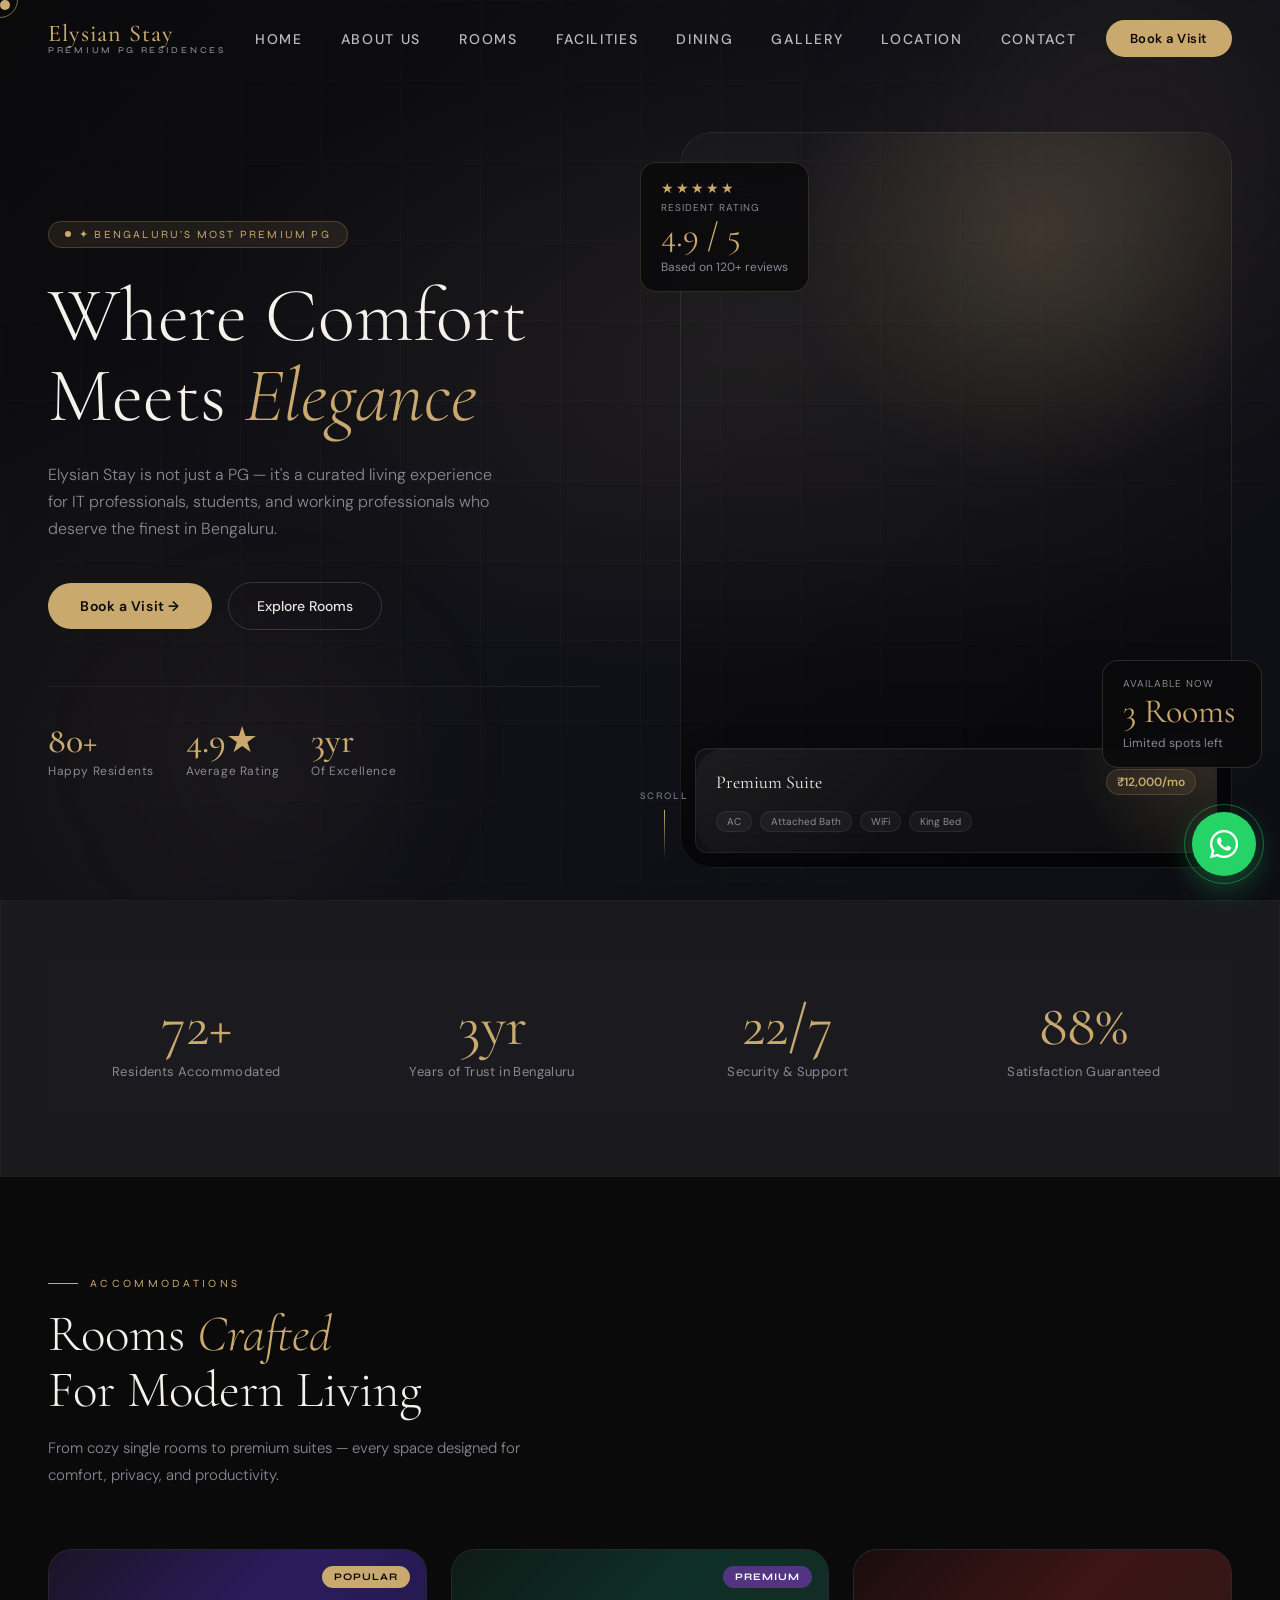
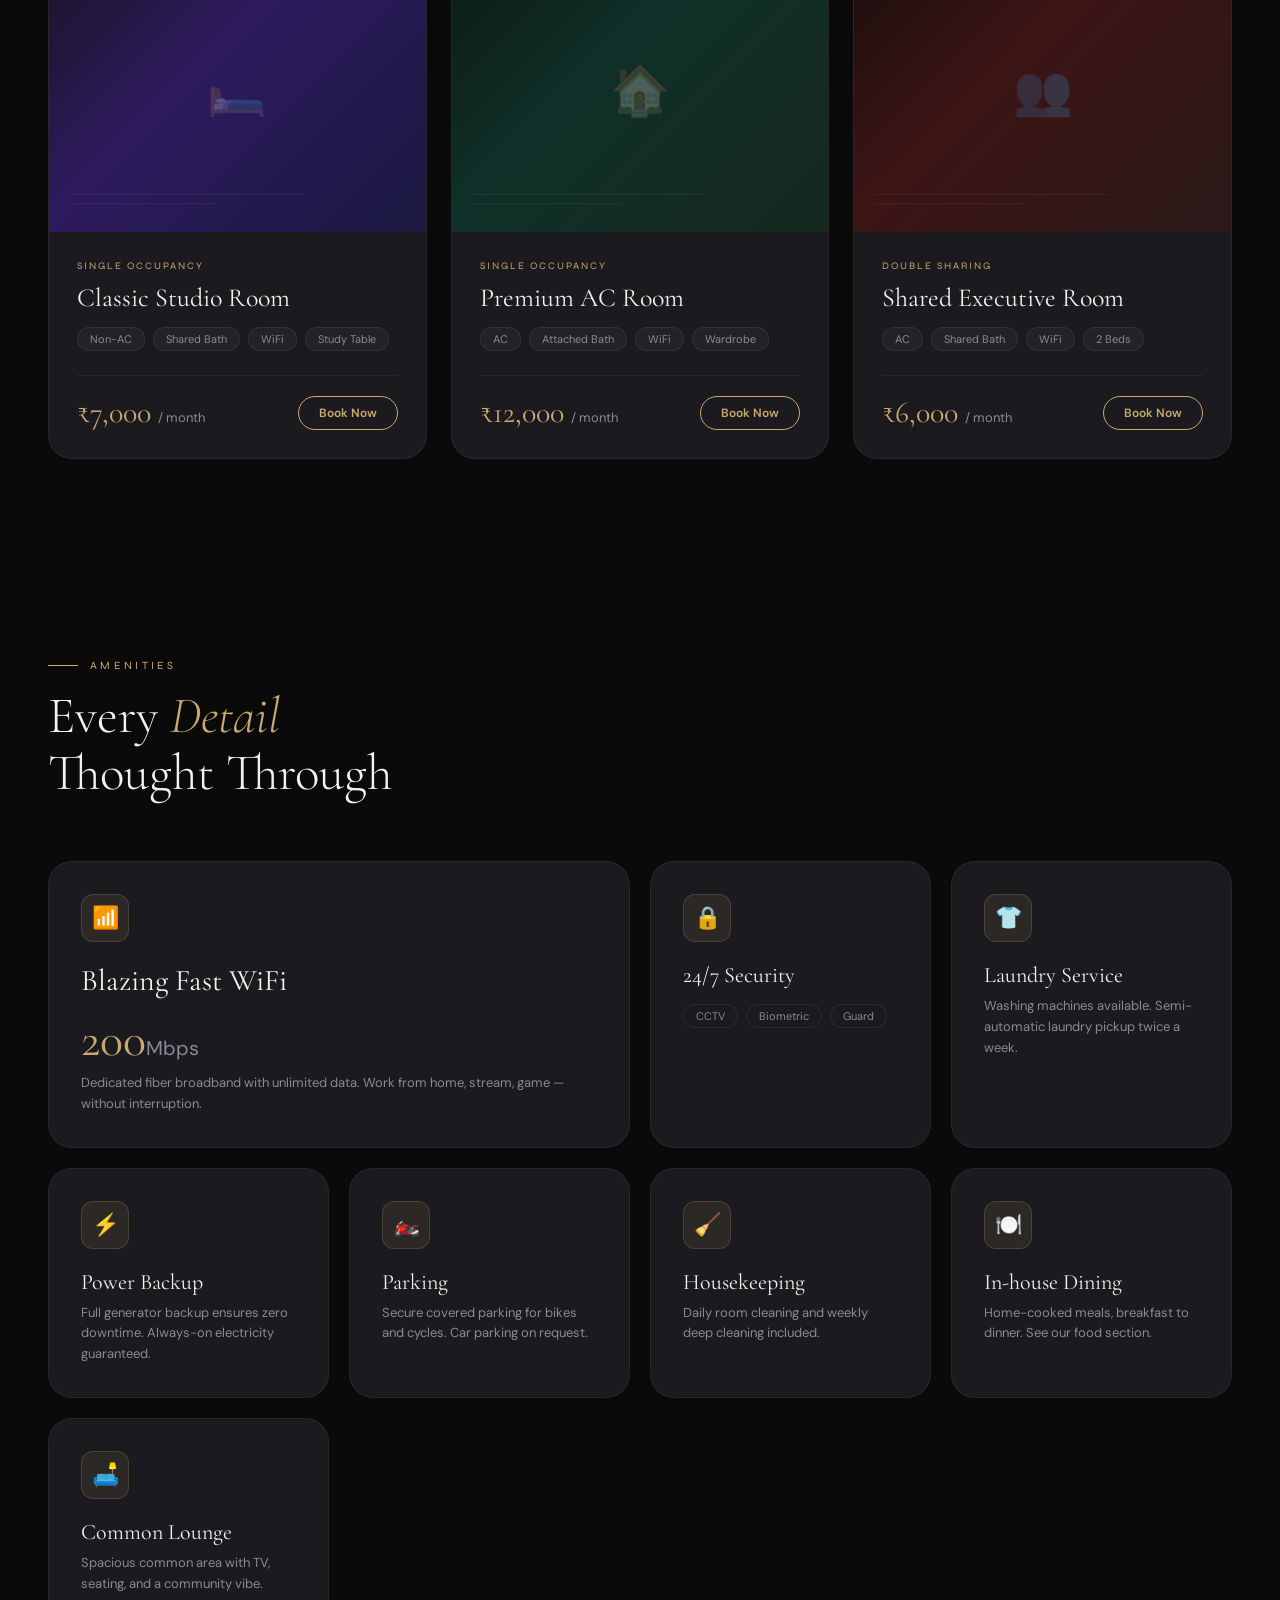
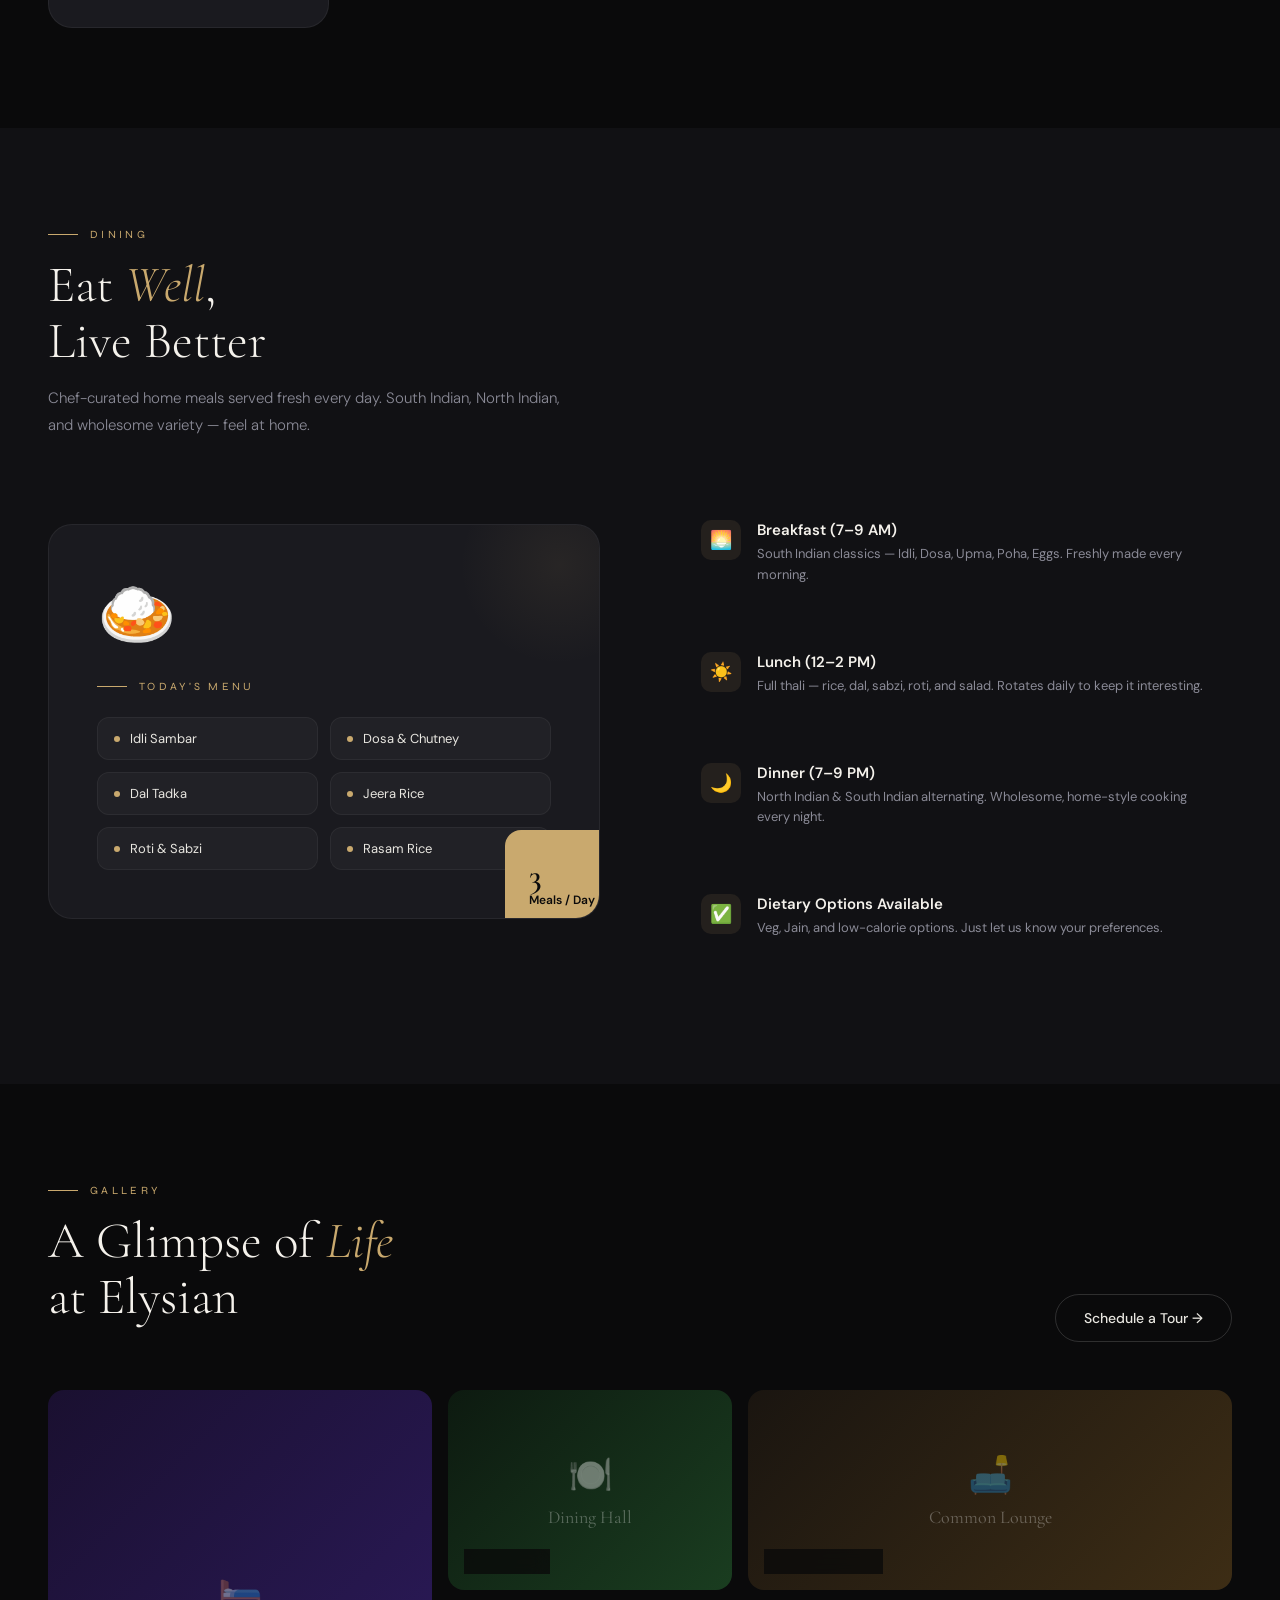
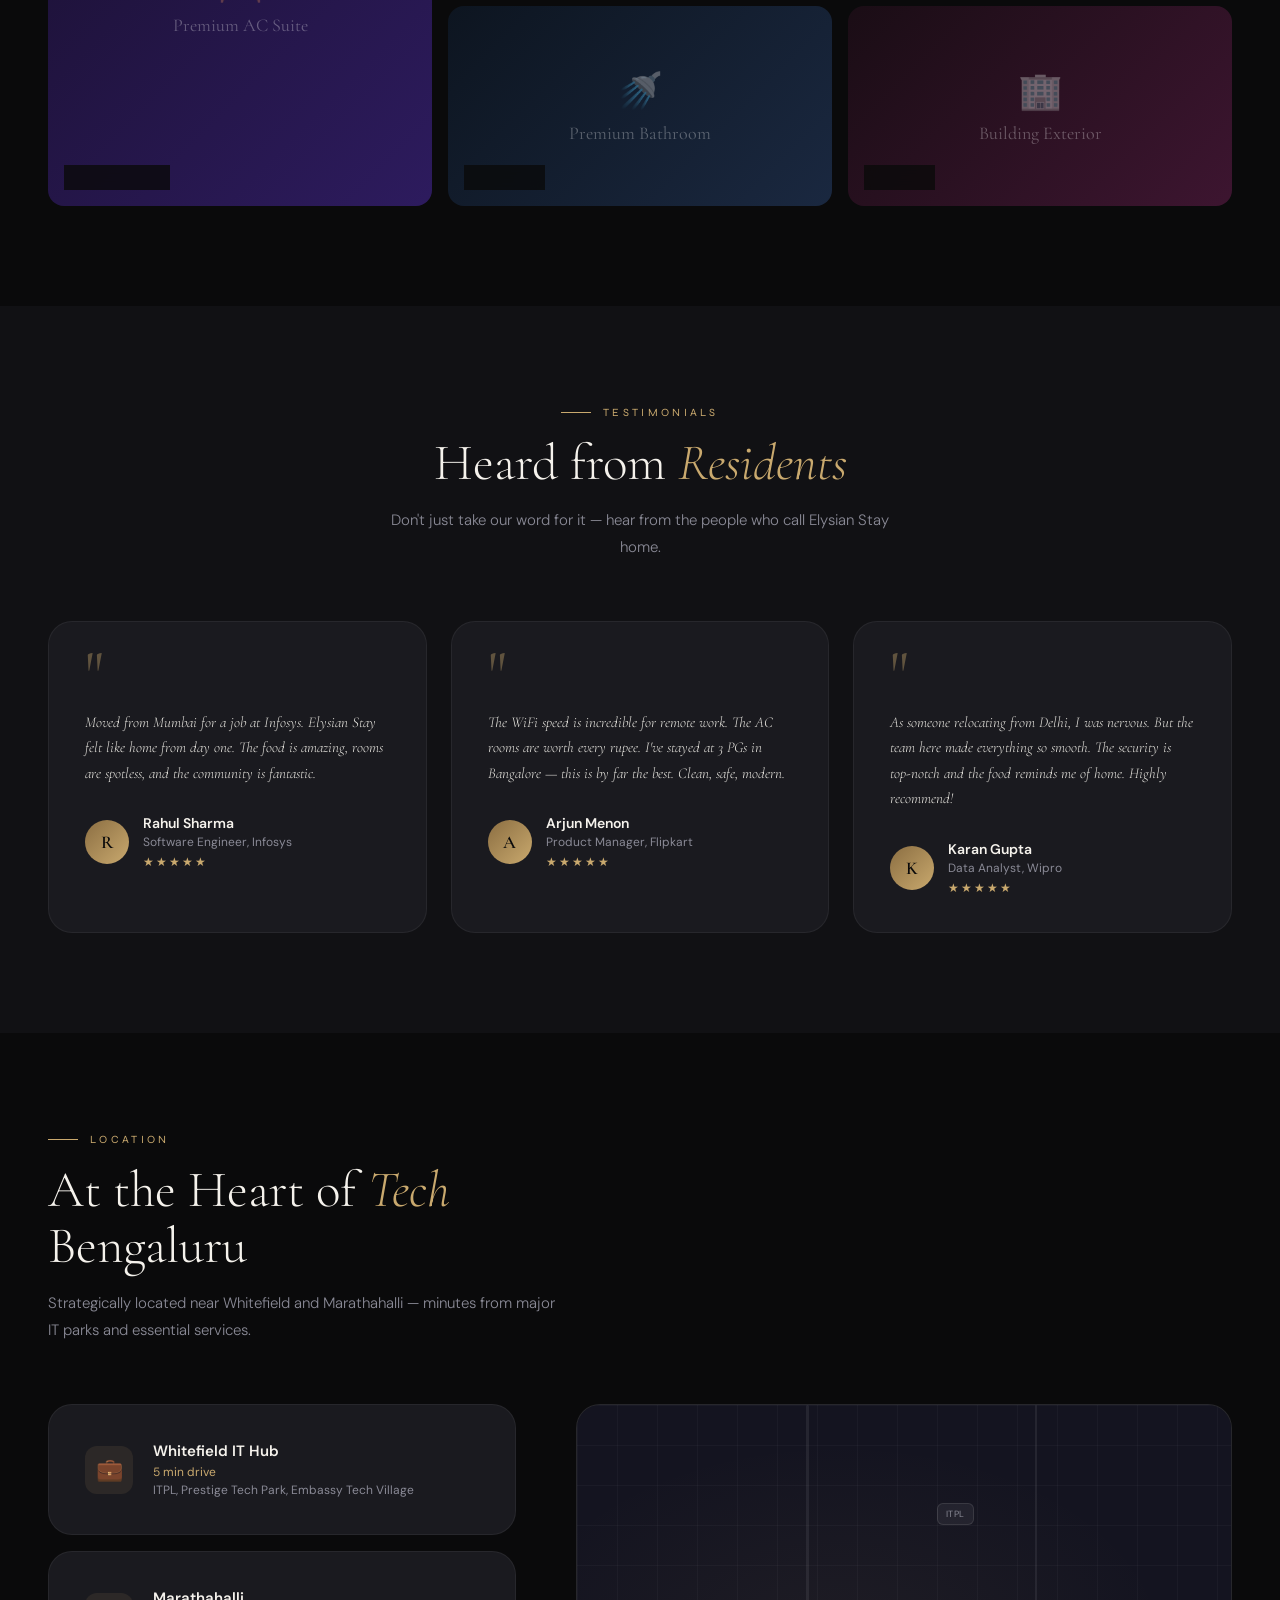
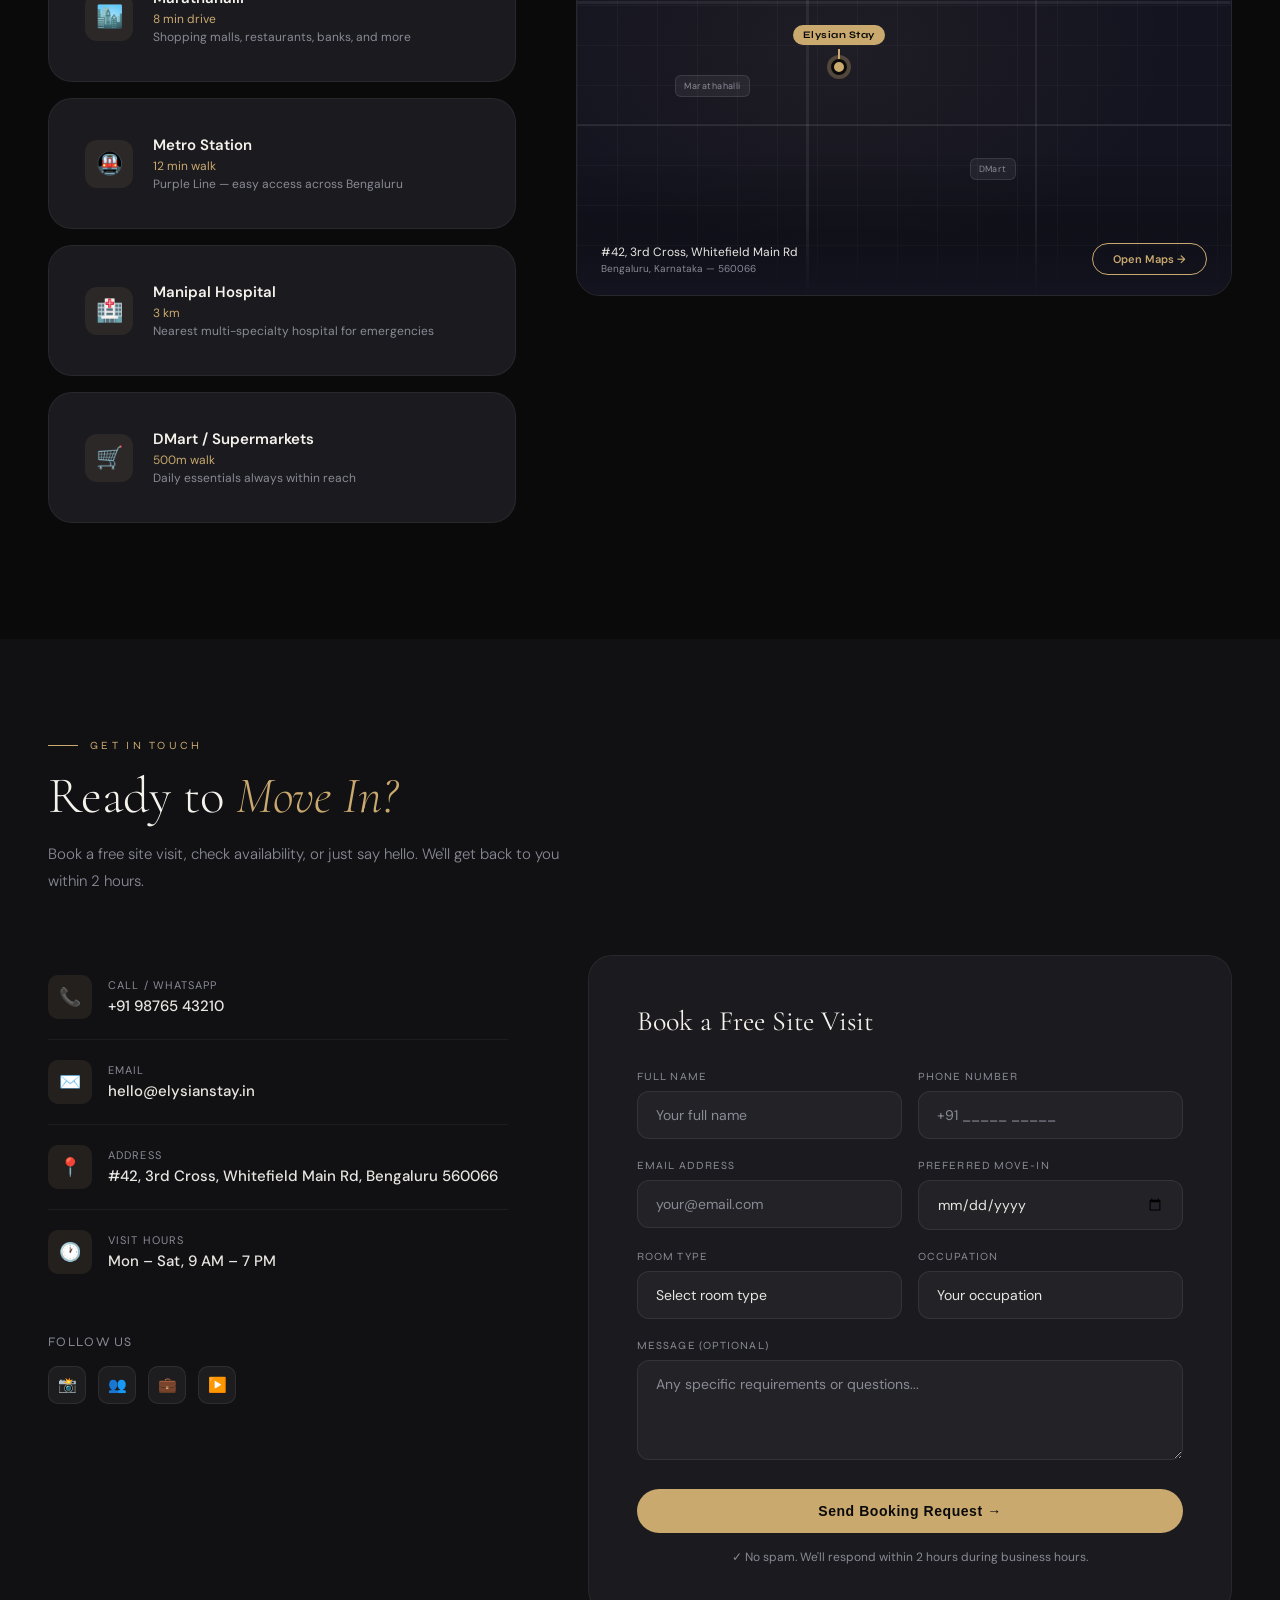
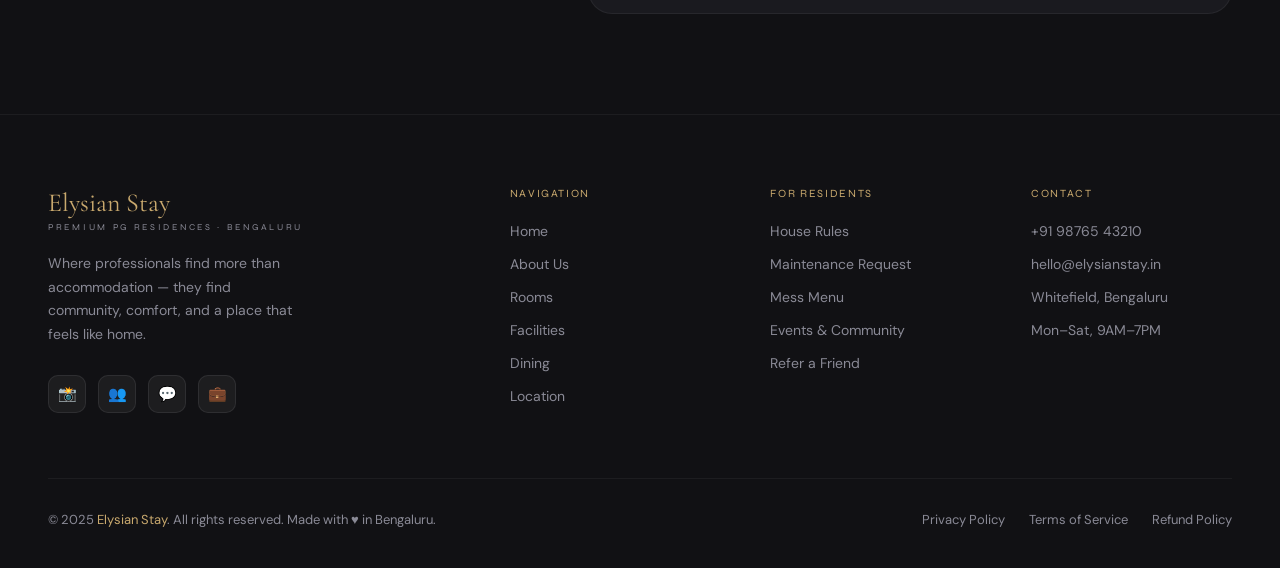
==== index.html @ 584edc93 "sjhj" ====
<!DOCTYPE html>
<html lang="en">
<head>
<meta charset="UTF-8">
<meta name="viewport" content="width=device-width, initial-scale=1.0">
<title>Elysian Stay — Premium PG Residences, Bengaluru</title>
<link rel="preconnect" href="https://fonts.googleapis.com">
<link href="https://fonts.googleapis.com/css2?family=Cormorant+Garamond:ital,wght@0,300;0,400;0,500;0,600;1,300;1,400&family=DM+Sans:wght@300;400;500;600&family=Syne:wght@400;500;600;700;800&display=swap" rel="stylesheet">
<link rel="stylesheet" type="text/css" href="style.css">
<link rel="stylesheet"
href="https://cdnjs.cloudflare.com/ajax/libs/font-awesome/6.5.1/css/all.min.css">
<link rel="stylesheet"
href="https://cdnjs.cloudflare.com/ajax/libs/font-awesome/6.5.1/css/all.min.css">

</head>
<body>

<!-- Custom cursor -->
<div class="cursor" id="cursor"></div>
<div class="cursor-ring" id="cursorRing"></div>
<!-- WhatsApp Float -->

<a href="https://wa.me/919876543210"
   class="whatsapp-float"
   target="_blank"
   title="Chat on WhatsApp">

    <i class="fab fa-whatsapp"></i>

</a>
<!-- Toast notification -->
<div class="toast" id="toast">
    <div class="toast-title"><span class="toast-dot"></span>New Booking Today</div>
    <div class="toast-msg">A professional just booked a Premium AC room</div>
</div>

<!-- ── NAVBAR ── -->
<nav id="navbar">
    <a href="index.html" class="nav-logo">Elysian Stay <span>Premium PG Residences</span></a>
    <ul class="nav-links">
        <li><a href="index.html">Home</a></li>
        <li><a href="about-us.html">About Us</a></li>
        <li><a href="rooms.html">Rooms</a></li>
        <li><a href="facilities.html">Facilities</a></li>
        <li><a href="dining.html">Dining</a></li>
        <li><a href="gallery.html">Gallery</a></li>
        <li><a href="location.html">Location</a></li>
        <li><a href="contact.html">Contact</a></li>
    </ul>
    <a href="contact.html" class="nav-cta">Book a Visit</a>
    <button class="nav-mobile-btn" id="mobileMenuBtn" aria-label="Open menu">
        <span></span><span></span><span></span>
    </button>
</nav>

<!-- Mobile menu -->
<div class="mobile-menu" id="mobileMenu">
    <button class="mobile-close" id="mobileClose">✕</button>

    <ul class="mobile-nav-links">
        <li>
            <a href="index.html" class="mobile-link"> Home </a>
        </li>

        <li>
            <a href="about-us.html" class="mobile-link"> About Us </a>
        </li>

        <li>
            <a href="rooms.html" class="mobile-link"> Rooms </a>
        </li>

        <li>
            <a href="facilities.html" class="mobile-link"> Facilities </a>
        </li>

        <li>
            <a href="dining.html" class="mobile-link"> Dining </a>
        </li>

        <li>
            <a href="gallery.html" class="mobile-link"> Gallery </a>
        </li>

        <li>
            <a href="location.html" class="mobile-link"> Location </a>
        </li>

        <li>
            <a href="contact.html" class="mobile-link"> Contact </a>
        </li>
    </ul>
</div>

<!-- ── HERO ── -->
<div class="hero" id="home">
    <div class="hero-bg"></div>
    <div class="hero-grid"></div>
    <div class="hero-orb hero-orb-1"></div>
    <div class="hero-orb hero-orb-2"></div>
    <div class="hero-content">
        <div class="hero-text">
            <div class="hero-badge">✦ Bengaluru's Most Premium PG</div>
            <h1 class="hero-title">Where Comfort<br />Meets <em>Elegance</em></h1>
            <p class="hero-subtitle">
                Elysian Stay is not just a PG — it's a curated living experience for IT professionals, students, and
                working professionals who deserve the finest in Bengaluru.
            </p>
            <div class="hero-actions">
                <a href="contact.html" class="btn-primary">Book a Visit →</a>
                <a href="rooms.html" class="btn-ghost">Explore Rooms</a>
            </div>
            <div class="hero-stats">
                <div>
                    <div class="hero-stat-num">80+</div>
                    <div class="hero-stat-label">Happy Residents</div>
                </div>
                <div>
                    <div class="hero-stat-num">4.9★</div>
                    <div class="hero-stat-label">Average Rating</div>
                </div>
                <div>
                    <div class="hero-stat-num">3yr</div>
                    <div class="hero-stat-label">Of Excellence</div>
                </div>
            </div>
        </div>
        <div class="hero-visual">
            <div class="hero-float-card hero-float-1">
                <div class="rating-stars">★★★★★</div>
                <div class="float-label">Resident Rating</div>
                <div class="float-value">4.9 / 5</div>
                <div class="float-sub">Based on 120+ reviews</div>
            </div>
            <div class="hero-main-img">
                <div class="hero-main-img-inner">
                    <div class="room-mock">
                        <div class="room-mock-header">
                            <span class="room-mock-title">Premium Suite</span>
                            <span class="room-mock-price">₹12,000/mo</span>
                        </div>
                        <div class="room-mock-features">
                            <span class="room-mock-tag">AC</span>
                            <span class="room-mock-tag">Attached Bath</span>
                            <span class="room-mock-tag">WiFi</span>
                            <span class="room-mock-tag">King Bed</span>
                        </div>
                    </div>
                </div>
            </div>
            <div class="hero-float-card hero-float-2">
                <div class="float-label">Available Now</div>
                <div class="float-value">3 Rooms</div>
                <div class="float-sub">Limited spots left</div>
            </div>
        </div>
    </div>
    <div class="scroll-indicator">
        <span>Scroll</span>
        <div class="scroll-line"></div>
    </div>
</div>

<!-- ── STATS STRIP ── -->
<div class="about-strip">
    <div>
        <div class="about-item reveal">
            <span class="about-num">80<span class="about-unit">+</span></span>
            <div class="about-lbl">Residents Accommodated</div>
        </div>
        <div class="about-item reveal reveal-delay-1">
            <span class="about-num">3<span class="about-unit">yr</span></span>
            <div class="about-lbl">Years of Trust in Bengaluru</div>
        </div>
        <div class="about-item reveal reveal-delay-2">
            <span class="about-num">24<span class="about-unit">/7</span></span>
            <div class="about-lbl">Security & Support</div>
        </div>
        <div class="about-item reveal reveal-delay-3">
            <span class="about-num">100<span class="about-unit">%</span></span>
            <div class="about-lbl">Satisfaction Guaranteed</div>
        </div>
    </div>
</div>

<!-- ── ROOMS ── -->
<section id="rooms">
    <div class="reveal">
        <div class="section-eyebrow">Accommodations</div>
        <h2 class="section-title">Rooms <em>Crafted</em><br />For Modern Living</h2>
        <p class="section-desc">
            From cozy single rooms to premium suites — every space designed for comfort, privacy, and productivity.
        </p>
    </div>
    <div class="rooms-grid">
        <!-- Room 1 -->
        <div class="room-card reveal reveal-delay-1">
            <div class="room-img">
                <div class="room-img-inner rv-1 room-visual">
                    <div class="rv-overlay">
                        <div class="rv-icon">🛏️</div>
                    </div>
                    <div class="rv-lines">
                        <div class="rv-line"></div>
                        <div class="rv-line"></div>
                    </div>
                </div>
                <div class="room-badge">Popular</div>
            </div>
            <div class="room-body">
                <div class="room-type">Single Occupancy</div>
                <div class="room-name">Classic Studio Room</div>
                <div class="room-features">
                    <span class="room-feat">Non-AC</span>
                    <span class="room-feat">Shared Bath</span>
                    <span class="room-feat">WiFi</span>
                    <span class="room-feat">Study Table</span>
                </div>
                <div class="room-footer">
                    <div>
                        <div class="room-price">₹7,000 <span>/ month</span></div>
                    </div>
                    <a href="contact.html" class="btn-sm">Book Now</a>
                </div>
            </div>
        </div>
        <!-- Room 2 -->
        <div class="room-card reveal reveal-delay-2">
            <div class="room-img">
                <div class="room-img-inner rv-2 room-visual">
                    <div class="rv-overlay">
                        <div class="rv-icon">🏠</div>
                    </div>
                    <div class="rv-lines">
                        <div class="rv-line"></div>
                        <div class="rv-line"></div>
                    </div>
                </div>
                <div class="room-badge" style="background: #533483; color: white">Premium</div>
            </div>
            <div class="room-body">
                <div class="room-type">Single Occupancy</div>
                <div class="room-name">Premium AC Room</div>
                <div class="room-features">
                    <span class="room-feat">AC</span>
                    <span class="room-feat">Attached Bath</span>
                    <span class="room-feat">WiFi</span>
                    <span class="room-feat">Wardrobe</span>
                </div>
                <div class="room-footer">
                    <div>
                        <div class="room-price">₹12,000 <span>/ month</span></div>
                    </div>
                    <a href="contact.html" class="btn-sm">Book Now</a>
                </div>
            </div>
        </div>
        <!-- Room 3 -->
        <div class="room-card reveal reveal-delay-3">
            <div class="room-img">
                <div class="room-img-inner rv-3 room-visual">
                    <div class="rv-overlay">
                        <div class="rv-icon">👥</div>
                    </div>
                    <div class="rv-lines">
                        <div class="rv-line"></div>
                        <div class="rv-line"></div>
                    </div>
                </div>
            </div>
            <div class="room-body">
                <div class="room-type">Double Sharing</div>
                <div class="room-name">Shared Executive Room</div>
                <div class="room-features">
                    <span class="room-feat">AC</span>
                    <span class="room-feat">Shared Bath</span>
                    <span class="room-feat">WiFi</span>
                    <span class="room-feat">2 Beds</span>
                </div>
                <div class="room-footer">
                    <div>
                        <div class="room-price">₹6,000 <span>/ month</span></div>
                    </div>
                    <a href="contact.html" class="btn-sm">Book Now</a>
                </div>
            </div>
        </div>
    </div>
</section>

<!-- ── FACILITIES BENTO ── -->
<section id="facilities">
    <div class="reveal">
        <div class="section-eyebrow">Amenities</div>
        <h2 class="section-title">Every <em>Detail</em><br />Thought Through</h2>
    </div>
    <div class="bento-grid">
        <div class="bento-cell bento-span-2 bento-big reveal">
            <div class="bento-icon">📶</div>
            <div class="bento-title">Blazing Fast WiFi</div>
            <div class="wifi-speed">200<span>Mbps</span></div>
            <div class="bento-desc">
                Dedicated fiber broadband with unlimited data. Work from home, stream, game — without interruption.
            </div>
        </div>

        <div class="bento-cell reveal reveal-delay-2">
            <div class="bento-icon">🔒</div>
            <div class="bento-title">24/7 Security</div>
            <div class="security-badges">
                <span class="sec-badge">CCTV</span>
                <span class="sec-badge">Biometric</span>
                <span class="sec-badge">Guard</span>
            </div>
        </div>
        <div class="bento-cell reveal reveal-delay-1">
            <div class="bento-icon">👕</div>
            <div class="bento-title">Laundry Service</div>
            <div class="bento-desc">Washing machines available. Semi-automatic laundry pickup twice a week.</div>
        </div>
        <div class="bento-cell reveal reveal-delay-2">
            <div class="bento-icon">⚡</div>
            <div class="bento-title">Power Backup</div>
            <div class="bento-desc">Full generator backup ensures zero downtime. Always-on electricity guaranteed.</div>
        </div>
        <div class="bento-cell reveal reveal-delay-3">
            <div class="bento-icon">🏍️</div>
            <div class="bento-title">Parking</div>
            <div class="bento-desc">Secure covered parking for bikes and cycles. Car parking on request.</div>
        </div>
        <div class="bento-cell reveal reveal-delay-4">
            <div class="bento-icon">🧹</div>
            <div class="bento-title">Housekeeping</div>
            <div class="bento-desc">Daily room cleaning and weekly deep cleaning included.</div>
        </div>
        <div class="bento-cell reveal reveal-delay-5">
            <div class="bento-icon">🍽️</div>
            <div class="bento-title">In-house Dining</div>
            <div class="bento-desc">Home-cooked meals, breakfast to dinner. See our food section.</div>
        </div>
        <div class="bento-cell reveal reveal-delay-1">
            <div class="bento-icon">🛋️</div>
            <div class="bento-title">Common Lounge</div>
            <div class="bento-desc">Spacious common area with TV, seating, and a community vibe.</div>
        </div>
    </div>
</section>

<!-- ── FOOD SECTION ── -->
<div class="food-section">
    <section id="food">
        <div class="reveal">
            <div class="section-eyebrow">Dining</div>
            <h2 class="section-title">Eat <em>Well</em>,<br />Live Better</h2>
            <p class="section-desc">
                Chef-curated home meals served fresh every day. South Indian, North Indian, and wholesome variety — feel
                at home.
            </p>
        </div>
        <div class="food-layout">
            <div class="food-visual reveal">
                <div class="food-card">
                    <span class="food-emoji">🍛</span>
                    <div class="section-eyebrow" style="margin-bottom: 12px">Today's Menu</div>
                    <div class="food-menu">
                        <div class="food-item">
                            <span class="food-dot"></span><span class="food-item-name">Idli Sambar</span>
                        </div>
                        <div class="food-item">
                            <span class="food-dot"></span><span class="food-item-name">Dosa & Chutney</span>
                        </div>
                        <div class="food-item">
                            <span class="food-dot"></span><span class="food-item-name">Dal Tadka</span>
                        </div>
                        <div class="food-item">
                            <span class="food-dot"></span><span class="food-item-name">Jeera Rice</span>
                        </div>
                        <div class="food-item">
                            <span class="food-dot"></span><span class="food-item-name">Roti & Sabzi</span>
                        </div>
                        <div class="food-item">
                            <span class="food-dot"></span><span class="food-item-name">Rasam Rice</span>
                        </div>
                    </div>
                    <div class="food-float">
                        <div class="food-float-num">3</div>
                        <div class="food-float-lbl">Meals / Day</div>
                    </div>
                </div>
            </div>
            <div class="food-text reveal reveal-delay-2">
                <div class="food-feature">
                    <div class="food-feature-icon">🌅</div>
                    <div>
                        <div class="food-feature-title">Breakfast (7–9 AM)</div>
                        <div class="food-feature-desc">
                            South Indian classics — Idli, Dosa, Upma, Poha, Eggs. Freshly made every morning.
                        </div>
                    </div>
                </div>
                <div class="food-feature">
                    <div class="food-feature-icon">☀️</div>
                    <div>
                        <div class="food-feature-title">Lunch (12–2 PM)</div>
                        <div class="food-feature-desc">
                            Full thali — rice, dal, sabzi, roti, and salad. Rotates daily to keep it interesting.
                        </div>
                    </div>
                </div>
                <div class="food-feature">
                    <div class="food-feature-icon">🌙</div>
                    <div>
                        <div class="food-feature-title">Dinner (7–9 PM)</div>
                        <div class="food-feature-desc">
                            North Indian & South Indian alternating. Wholesome, home-style cooking every night.
                        </div>
                    </div>
                </div>
                <div class="food-feature">
                    <div class="food-feature-icon">✅</div>
                    <div>
                        <div class="food-feature-title">Dietary Options Available</div>
                        <div class="food-feature-desc">
                            Veg, Jain, and low-calorie options. Just let us know your preferences.
                        </div>
                    </div>
                </div>
            </div>
        </div>
    </section>
</div>

<!-- ── GALLERY ── -->
<section id="gallery">
    <div class="gallery-header reveal">
        <div>
            <div class="section-eyebrow">Gallery</div>
            <h2 class="section-title">A Glimpse of <em>Life</em><br />at Elysian</h2>
        </div>
        <a href="#contact" class="btn-ghost" style="white-space: nowrap">Schedule a Tour →</a>
    </div>
    <div class="gallery-grid reveal">
        <div class="gal-cell gc-1">
            <div class="gal-inner gi-1 room-visual">
                <div class="gal-center-content">
                    <div class="gal-room-icon">🛏️</div>
                    <div class="gal-room-label">Premium AC Suite</div>
                </div>
            </div>
            <div class="gal-overlay"><div class="gal-overlay-icon">🔍</div></div>
            <div class="gal-label">Premium Suite</div>
        </div>
        <div class="gal-cell gc-2">
            <div class="gal-inner gi-2 room-visual">
                <div class="gal-center-content">
                    <div class="gal-room-icon">🍽️</div>
                    <div class="gal-room-label">Dining Hall</div>
                </div>
            </div>
            <div class="gal-overlay"><div class="gal-overlay-icon">🔍</div></div>
            <div class="gal-label">Dining Hall</div>
        </div>
        <div class="gal-cell gc-3">
            <div class="gal-inner gi-3 room-visual">
                <div class="gal-center-content">
                    <div class="gal-room-icon">🛋️</div>
                    <div class="gal-room-label">Common Lounge</div>
                </div>
            </div>
            <div class="gal-overlay"><div class="gal-overlay-icon">🔍</div></div>
            <div class="gal-label">Common Lounge</div>
        </div>
        <div class="gal-cell gc-4">
            <div class="gal-inner gi-4 room-visual">
                <div class="gal-center-content">
                    <div class="gal-room-icon">🚿</div>
                    <div class="gal-room-label">Premium Bathroom</div>
                </div>
            </div>
            <div class="gal-overlay"><div class="gal-overlay-icon">🔍</div></div>
            <div class="gal-label">Bathroom</div>
        </div>
        <div class="gal-cell gc-5">
            <div class="gal-inner gi-5 room-visual">
                <div class="gal-center-content">
                    <div class="gal-room-icon">🏢</div>
                    <div class="gal-room-label">Building Exterior</div>
                </div>
            </div>
            <div class="gal-overlay"><div class="gal-overlay-icon">🔍</div></div>
            <div class="gal-label">Exterior</div>
        </div>
    </div>
</section>

<!-- ── TESTIMONIALS ── -->
<div class="testimonials">
    <section>
        <div class="reveal" style="text-align: center; max-width: none">
            <div class="section-eyebrow" style="justify-content: center">Testimonials</div>
            <h2 class="section-title" style="text-align: center">Heard from <em>Residents</em></h2>
            <p class="section-desc" style="margin: 0 auto 0">
                Don't just take our word for it — hear from the people who call Elysian Stay home.
            </p>
        </div>
        <div class="testi-grid">
            <div class="testi-card reveal reveal-delay-1">
                <div class="testi-quote">"</div>
                <p class="testi-text">
                    Moved from Mumbai for a job at Infosys. Elysian Stay felt like home from day one. The food is
                    amazing, rooms are spotless, and the community is fantastic.
                </p>
                <div class="testi-author">
                    <div class="testi-avatar">R</div>
                    <div>
                        <div class="testi-name">Rahul Sharma</div>
                        <div class="testi-role">Software Engineer, Infosys</div>
                        <div class="testi-stars">★★★★★</div>
                    </div>
                </div>
            </div>
            <div class="testi-card reveal reveal-delay-2">
                <div class="testi-quote">"</div>
                <p class="testi-text">
                    The WiFi speed is incredible for remote work. The AC rooms are worth every rupee. I've stayed at 3
                    PGs in Bangalore — this is by far the best. Clean, safe, modern.
                </p>
                <div class="testi-author">
                    <div class="testi-avatar">A</div>
                    <div>
                        <div class="testi-name">Arjun Menon</div>
                        <div class="testi-role">Product Manager, Flipkart</div>
                        <div class="testi-stars">★★★★★</div>
                    </div>
                </div>
            </div>
            <div class="testi-card reveal reveal-delay-3">
                <div class="testi-quote">"</div>
                <p class="testi-text">
                    As someone relocating from Delhi, I was nervous. But the team here made everything so smooth. The
                    security is top-notch and the food reminds me of home. Highly recommend!
                </p>
                <div class="testi-author">
                    <div class="testi-avatar">K</div>
                    <div>
                        <div class="testi-name">Karan Gupta</div>
                        <div class="testi-role">Data Analyst, Wipro</div>
                        <div class="testi-stars">★★★★★</div>
                    </div>
                </div>
            </div>
        </div>
    </section>
</div>

<!-- ── LOCATION ── -->
<section id="location">
    <div class="reveal">
        <div class="section-eyebrow">Location</div>
        <h2 class="section-title">At the Heart of <em>Tech</em><br />Bengaluru</h2>
        <p class="section-desc">
            Strategically located near Whitefield and Marathahalli — minutes from major IT parks and essential services.
        </p>
    </div>
    <div class="location-layout">
        <div>
            <div class="location-card reveal">
                <div class="loc-icon">💼</div>
                <div>
                    <div class="loc-name">Whitefield IT Hub</div>
                    <div class="loc-dist">5 min drive</div>
                    <div class="loc-desc">ITPL, Prestige Tech Park, Embassy Tech Village</div>
                </div>
            </div>
            <div class="location-card reveal reveal-delay-1">
                <div class="loc-icon">🏙️</div>
                <div>
                    <div class="loc-name">Marathahalli</div>
                    <div class="loc-dist">8 min drive</div>
                    <div class="loc-desc">Shopping malls, restaurants, banks, and more</div>
                </div>
            </div>
            <div class="location-card reveal reveal-delay-2">
                <div class="loc-icon">🚇</div>
                <div>
                    <div class="loc-name">Metro Station</div>
                    <div class="loc-dist">12 min walk</div>
                    <div class="loc-desc">Purple Line — easy access across Bengaluru</div>
                </div>
            </div>
            <div class="location-card reveal reveal-delay-3">
                <div class="loc-icon">🏥</div>
                <div>
                    <div class="loc-name">Manipal Hospital</div>
                    <div class="loc-dist">3 km</div>
                    <div class="loc-desc">Nearest multi-specialty hospital for emergencies</div>
                </div>
            </div>
            <div class="location-card reveal reveal-delay-4">
                <div class="loc-icon">🛒</div>
                <div>
                    <div class="loc-name">DMart / Supermarkets</div>
                    <div class="loc-dist">500m walk</div>
                    <div class="loc-desc">Daily essentials always within reach</div>
                </div>
            </div>
        </div>
        <div class="reveal reveal-delay-2">
            <div class="map-mock">
                <div class="map-bg">
                    <div class="map-lines"></div>
                    <div class="map-roads">
                        <div class="map-road mr1"></div>
                        <div class="map-road mr2"></div>
                        <div class="map-road mr3"></div>
                        <div class="map-road mr4"></div>
                    </div>
                    <div class="map-landmark ml1">ITPL</div>
                    <div class="map-landmark ml2">Marathahalli</div>
                    <div class="map-landmark ml3">DMart</div>
                    <div class="map-pin">
                        <div class="pin-label">Elysian Stay</div>
                        <div class="pin-tail"></div>
                        <div class="pin-dot"></div>
                    </div>
                </div>
                <div class="map-footer">
                    <div class="map-addr">
                        #42, 3rd Cross, Whitefield Main Rd
                        <span>Bengaluru, Karnataka — 560066</span>
                    </div>
                    <a href="https://maps.google.com" target="_blank" class="btn-sm" style="font-size: 11px"
                        >Open Maps →</a
                    >
                </div>
            </div>
        </div>
    </div>
</section>

<!-- ── CONTACT ── -->
<div class="contact-section">
    <section id="contact">
        <div class="reveal">
            <div class="section-eyebrow">Get In Touch</div>
            <h2 class="section-title">Ready to <em>Move In?</em></h2>
            <p class="section-desc">
                Book a free site visit, check availability, or just say hello. We'll get back to you within 2 hours.
            </p>
        </div>
        <div class="contact-layout">
            <div class="reveal">
                <div class="contact-detail">
                    <div class="contact-icon">📞</div>
                    <div>
                        <div class="contact-label">Call / WhatsApp</div>
                        <div class="contact-value">+91 98765 43210</div>
                    </div>
                </div>
                <div class="contact-detail">
                    <div class="contact-icon">✉️</div>
                    <div>
                        <div class="contact-label">Email</div>
                        <div class="contact-value">hello@elysianstay.in</div>
                    </div>
                </div>
                <div class="contact-detail">
                    <div class="contact-icon">📍</div>
                    <div>
                        <div class="contact-label">Address</div>
                        <div class="contact-value">#42, 3rd Cross, Whitefield Main Rd, Bengaluru 560066</div>
                    </div>
                </div>
                <div class="contact-detail" style="border-bottom: none">
                    <div class="contact-icon">🕐</div>
                    <div>
                        <div class="contact-label">Visit Hours</div>
                        <div class="contact-value">Mon – Sat, 9 AM – 7 PM</div>
                    </div>
                </div>
                <div style="margin-top: 40px">
                    <div
                        style="
                            font-size: 13px;
                            color: var(--muted);
                            margin-bottom: 16px;
                            font-family: &quot;Syne&quot;, sans-serif;
                            letter-spacing: 0.1em;
                            text-transform: uppercase;
                        "
                    >
                        Follow Us
                    </div>
                    <div style="display: flex; gap: 12px">
                        <a href="#" class="social-link" title="Instagram">📸</a>
                        <a href="#" class="social-link" title="Facebook">👥</a>
                        <a href="#" class="social-link" title="LinkedIn">💼</a>
                        <a href="#" class="social-link" title="YouTube">▶️</a>
                    </div>
                </div>
            </div>
            <div class="contact-form reveal reveal-delay-2">
                <div class="form-title">Book a Free Site Visit</div>
                <form id="bookingForm">
                    <div class="form-row">
                        <div class="form-group">
                            <label class="form-label">Full Name</label>
                            <input type="text" class="form-input" placeholder="Your full name" required />
                        </div>
                        <div class="form-group">
                            <label class="form-label">Phone Number</label>
                            <input type="tel" class="form-input" placeholder="+91 _____ _____" required />
                        </div>
                    </div>
                    <div class="form-row">
                        <div class="form-group">
                            <label class="form-label">Email Address</label>
                            <input type="email" class="form-input" placeholder="your@email.com" />
                        </div>
                        <div class="form-group">
                            <label class="form-label">Preferred Move-in</label>
                            <input type="date" class="form-input" />
                        </div>
                    </div>
                    <div class="form-row">
                        <div class="form-group">
                            <label class="form-label">Room Type</label>
                            <select class="form-select form-input">
                                <option value="">Select room type</option>
                                <option>Classic Studio (₹7,000/mo)</option>
                                <option>Premium AC Room (₹12,000/mo)</option>
                                <option>Shared Executive (₹6,000/mo)</option>
                            </select>
                        </div>
                        <div class="form-group">
                            <label class="form-label">Occupation</label>
                            <select class="form-select form-input">
                                <option value="">Your occupation</option>
                                <option>IT Professional</option>
                                <option>Student</option>
                                <option>Working Professional</option>
                                <option>Relocating to Bengaluru</option>
                                <option>Other</option>
                            </select>
                        </div>
                    </div>
                    <div class="form-group" style="margin-bottom: 24px">
                        <label class="form-label">Message (Optional)</label>
                        <textarea
                            class="form-textarea"
                            placeholder="Any specific requirements or questions..."
                        ></textarea>
                    </div>
                    <button type="submit" class="btn-primary btn-full">Send Booking Request →</button>
                    <p class="form-note">✓ No spam. We'll respond within 2 hours during business hours.</p>
                </form>
            </div>
        </div>
    </section>
</div>

<!-- ── FOOTER ── -->
<footer>
    <div class="footer-inner">
        <div class="footer-grid">
            <div class="footer-brand">
                <span class="footer-logo">Elysian Stay</span>
                <span class="footer-logo-sub">Premium PG Residences · Bengaluru</span>
                <p class="footer-tagline">
                    Where professionals find more than accommodation — they find community, comfort, and a place that
                    feels like home.
                </p>
                <div class="social-links">
                    <a href="#" class="social-link" title="Instagram">📸</a>
                    <a href="#" class="social-link" title="Facebook">👥</a>
                    <a href="#" class="social-link" title="WhatsApp">💬</a>
                    <a href="#" class="social-link" title="LinkedIn">💼</a>
                </div>
            </div>
            <div>
                <div class="footer-col-title">Navigation</div>
                <ul class="footer-links">
                    <li>
                        <a href="index.html"> Home </a>
                    </li>

                    <li>
                        <a href="about-us.html"> About Us </a>
                    </li>

                    <li>
                        <a href="rooms.html"> Rooms </a>
                    </li>

                    <li>
                        <a href="facilities.html"> Facilities </a>
                    </li>

                    <li>
                        <a href="dining.html"> Dining </a>
                    </li>

                    <li>
                        <a href="location.html"> Location </a>
                    </li>
                </ul>
            </div>
            <div>
                <div class="footer-col-title">For Residents</div>
                <ul class="footer-links">
                    <li><a href="#">House Rules</a></li>
                    <li><a href="#">Maintenance Request</a></li>
                    <li><a href="#">Mess Menu</a></li>
                    <li><a href="#">Events & Community</a></li>
                    <li><a href="#">Refer a Friend</a></li>
                </ul>
            </div>
            <div>
                <div class="footer-col-title">Contact</div>
                <ul class="footer-links">
                    <li><a href="tel:+919876543210">+91 98765 43210</a></li>
                    <li><a href="mailto:hello@elysianstay.in">hello@elysianstay.in</a></li>
                    <li><a href="#">Whitefield, Bengaluru</a></li>
                    <li><a href="#">Mon–Sat, 9AM–7PM</a></li>
                </ul>
            </div>
        </div>
        <div class="footer-bottom">
            <p class="footer-copy">
                © 2025 <span>Elysian Stay</span>. All rights reserved. Made with ♥ in Bengaluru.
            </p>
            <div class="footer-legal">
                <a href="#">Privacy Policy</a>
                <a href="#">Terms of Service</a>
                <a href="#">Refund Policy</a>
            </div>
        </div>
    </div>
</footer>


<script>
// ── Custom cursor ──
const cursor = document.getElementById('cursor');
const cursorRing = document.getElementById('cursorRing');
let mouseX = 0, mouseY = 0, ringX = 0, ringY = 0;

document.addEventListener('mousemove', e => {
  mouseX = e.clientX; mouseY = e.clientY;
  cursor.style.left = mouseX - 5 + 'px';
  cursor.style.top = mouseY - 5 + 'px';
});

function animateRing() {
  ringX += (mouseX - ringX - 18) * 0.15;
  ringY += (mouseY - ringY - 18) * 0.15;
  cursorRing.style.left = ringX + 'px';
  cursorRing.style.top = ringY + 'px';
  requestAnimationFrame(animateRing);
}
animateRing();

document.querySelectorAll('a, button, .room-card, .bento-cell, .testi-card, .location-card').forEach(el => {
  el.addEventListener('mouseenter', () => {
    cursor.style.transform = 'scale(2)';
    cursorRing.style.transform = 'scale(1.5)';
    cursorRing.style.borderColor = 'rgba(201,169,110,0.8)';
  });
  el.addEventListener('mouseleave', () => {
    cursor.style.transform = 'scale(1)';
    cursorRing.style.transform = 'scale(1)';
    cursorRing.style.borderColor = 'rgba(201,169,110,0.6)';
  });
});

// ── Navbar scroll ──
const navbar = document.getElementById('navbar');
window.addEventListener('scroll', () => {
  if (window.scrollY > 60) navbar.classList.add('scrolled');
  else navbar.classList.remove('scrolled');
});

// ── Scroll reveal ──
const revealEls = document.querySelectorAll('.reveal');
const observer = new IntersectionObserver(entries => {
  entries.forEach(entry => {
    if (entry.isIntersecting) {
      entry.target.classList.add('visible');
    }
  });
}, { threshold: 0.12, rootMargin: '0px 0px -60px 0px' });
revealEls.forEach(el => observer.observe(el));

// ── Mobile menu ──
const mobileMenuBtn = document.getElementById('mobileMenuBtn');
const mobileMenu = document.getElementById('mobileMenu');
const mobileClose = document.getElementById('mobileClose');

mobileMenuBtn.addEventListener('click', () => mobileMenu.classList.add('open'));
mobileClose.addEventListener('click', () => mobileMenu.classList.remove('open'));
document.querySelectorAll('.mobile-link').forEach(link => {
  link.addEventListener('click', () => mobileMenu.classList.remove('open'));
});

// ── Toast notification ──
const toast = document.getElementById('toast');
setTimeout(() => {
  toast.classList.add('show');
  setTimeout(() => toast.classList.remove('show'), 4500);
}, 3000);

// ── Form submit ──
document.getElementById('bookingForm').addEventListener('submit', function(e) {
  e.preventDefault();
  const btn = this.querySelector('button[type="submit"]');
  btn.textContent = '✓ Request Sent! We\'ll call you soon.';
  btn.style.background = '#22c55e';
  btn.style.color = 'white';
  btn.disabled = true;
  setTimeout(() => {
    btn.textContent = 'Send Booking Request →';
    btn.style.background = '';
    btn.style.color = '';
    btn.disabled = false;
    this.reset();
  }, 4000);
});

// ── Parallax hero ──
window.addEventListener('scroll', () => {
  const scrollY = window.scrollY;
  const heroBg = document.querySelector('.hero-bg');
  if (heroBg) heroBg.style.transform = `translateY(${scrollY * 0.3}px)`;
});

// ── Counter animation ──
function animateCounter(el, target, suffix = '') {
  let current = 0;
  const increment = target / 60;
  const timer = setInterval(() => {
    current += increment;
    if (current >= target) {
      current = target;
      clearInterval(timer);
    }
    el.textContent = Math.round(current) + suffix;
  }, 25);
}
const statsObserver = new IntersectionObserver(entries => {
  entries.forEach(entry => {
    if (entry.isIntersecting) {
      const nums = entry.target.querySelectorAll('.about-num');
      const targets = [80, 3, 24, 100];
      const suffixes = ['+', 'yr', '/7', '%'];
      nums.forEach((el, i) => {
        const originalContent = el.textContent;
        animateCounter(el, targets[i], suffixes[i]);
      });
      statsObserver.unobserve(entry.target);
    }
  });
}, { threshold: 0.5 });
const aboutStrip = document.querySelector('.about-strip');
if (aboutStrip) statsObserver.observe(aboutStrip);

// ── Hero stat counter on load ──
setTimeout(() => {
  const heroStats = document.querySelectorAll('.hero-stat-num');
}, 1500);

// ── Touch: disable custom cursor on mobile ──
if ('ontouchstart' in window) {
  cursor.style.display = 'none';
  cursorRing.style.display = 'none';
  document.body.style.cursor = 'auto';
}
</script>
</html>
---- style.css ----
:root {
  --gold: #C9A96E;
  --gold-light: #E8D5B0;
  --gold-dim: #8B6E42;
  --dark: #0A0A0B;
  --dark-2: #111114;
  --dark-3: #1A1A1F;
  --dark-4: #252530;
  --off-white: #F5F2EC;
  --muted: #8A8A96;
  --text: #E8E6E0;
  --glass: rgba(255,255,255,0.04);
  --glass-border: rgba(201,169,110,0.2);
  --radius: 16px;
  --radius-lg: 24px;
}

*, *::before, *::after { box-sizing: border-box; margin: 0; padding: 0; }

html { scroll-behavior: smooth; }

body {
  font-family: 'DM Sans', sans-serif;
  background: var(--dark);
  color: var(--text);
  overflow-x: hidden;
  cursor: none;
}

/* Custom cursor */
.cursor {
  width: 10px; height: 10px;
  background: var(--gold);
  border-radius: 50%;
  position: fixed;
  pointer-events: none;
  z-index: 9999;
  transition: transform 0.15s ease;
  mix-blend-mode: screen;
}
.cursor-ring {
  width: 36px; height: 36px;
  border: 1px solid rgba(201,169,110,0.6);
  border-radius: 50%;
  position: fixed;
  pointer-events: none;
  z-index: 9998;
  transition: all 0.25s cubic-bezier(0.23,1,0.32,1);
}

/* Scrollbar */
::-webkit-scrollbar { width: 3px; }
::-webkit-scrollbar-track { background: var(--dark); }
::-webkit-scrollbar-thumb { background: var(--gold-dim); border-radius: 2px; }

/* ── NAVBAR ── */
nav {
  position: fixed;
  top: 0; left: 0; right: 0;
  z-index: 1000;
  padding: 20px 48px;
  display: flex;
  align-items: center;
  justify-content: space-between;
  transition: all 0.5s ease;
}
nav.scrolled {
  background: rgba(10,10,11,0.85);
  backdrop-filter: blur(24px) saturate(180%);
  -webkit-backdrop-filter: blur(24px) saturate(180%);
  border-bottom: 1px solid var(--glass-border);
  padding: 14px 48px;
}
.nav-logo {
  font-family: 'Cormorant Garamond', serif;
  font-size: 24px;
  font-weight: 500;
  color: var(--gold);
  letter-spacing: 0.05em;
  text-decoration: none;
  display: flex;
  flex-direction: column;
  line-height: 1;
}
.nav-logo span {
  font-size: 9px;
  font-family: 'Syne', sans-serif;
  letter-spacing: 0.3em;
  color: var(--muted);
  text-transform: uppercase;
  font-weight: 500;
}
/* =========================
PREMIUM NAV LINKS
========================= */

.nav-links{

    display:flex;

    align-items:center;

    gap:38px;

    list-style:none;

    margin:0;
    padding:0;

}

.nav-links li{

    position:relative;

}

/* LINK */

.nav-links a{

    position:relative;

    display:inline-flex;

    align-items:center;

    text-decoration:none;

    color:rgba(255,255,255,.72);

    font-size:14px;

    font-weight:500;

    letter-spacing:.12em;

    text-transform:uppercase;

    padding:8px 0;

    transition:
    color .35s ease,
    transform .35s ease;

}

/* GOLD LINE */

.nav-links a::after{

    content:'';

    position:absolute;

    left:0;
    bottom:0;

    width:100%;
    height:1px;

    background:linear-gradient(
    90deg,
    transparent,
    var(--gold),
    transparent
    );

    transform:scaleX(0);

    transform-origin:center;

    transition:transform .4s cubic-bezier(.19,1,.22,1);

}

/* GOLD DOT */

.nav-links a::before{

    content:'';

    position:absolute;

    top:-6px;
    left:50%;

    transform:translateX(-50%) scale(0);

    width:5px;
    height:5px;

    border-radius:50%;

    background:var(--gold);

    transition:all .35s ease;

    opacity:0;

}

/* HOVER */

.nav-links a:hover{

    color:var(--gold);

    transform:translateY(-1px);

}

.nav-links a:hover::after{

    transform:scaleX(1);

}

.nav-links a:hover::before{

    opacity:1;

    transform:translateX(-50%) scale(1);

}

/* ACTIVE */

.nav-links a.active{

    color:var(--gold);

}

.nav-links a.active::after{

    transform:scaleX(1);

}

.nav-links a.active::before{

    opacity:1;

    transform:translateX(-50%) scale(1);

}

/* NAV GLASS EFFECT */

.navbar{

    backdrop-filter:blur(18px);

    -webkit-backdrop-filter:blur(18px);

    background:
    linear-gradient(
    to bottom,
    rgba(10,10,11,.72),
    rgba(10,10,11,.38)
    );

    border-bottom:1px solid rgba(255,255,255,.05);

}

/* RESPONSIVE */

@media(max-width:1100px){

    .nav-links{

        gap:24px;

    }

    .nav-links a{

        font-size:13px;

        letter-spacing:.10em;

    }

}
.nav-cta {
  background: var(--gold);
  color: var(--dark);
  padding: 10px 24px;
  border-radius: 20px;
  font-size: 13px;
  font-weight: 600;
  text-decoration: none;
  letter-spacing: 0.04em;
  transition: all 0.3s ease;
  border: none;
  cursor: none;
}
.nav-cta:hover {
  background: var(--gold-light);
  transform: scale(1.03);
  box-shadow: 0 8px 30px rgba(201,169,110,0.3);
}
.nav-mobile-btn {
  display: none;
  flex-direction: column;
  gap: 5px;
  cursor: none;
  background: none;
  border: none;
  padding: 4px;
}
.nav-mobile-btn span {
  display: block;
  width: 24px; height: 1.5px;
  background: var(--text);
  transition: all 0.3s;
}

/* ── HERO ── */
.hero {
  min-height: 100vh;
  position: relative;
  display: flex;
  align-items: center;
  overflow: hidden;
}
.hero-bg {
  position: absolute;
  inset: 0;
  background:
    radial-gradient(ellipse 80% 60% at 60% 40%, rgba(201,169,110,0.08) 0%, transparent 60%),
    radial-gradient(ellipse 50% 80% at 10% 80%, rgba(139,110,66,0.06) 0%, transparent 50%),
    linear-gradient(135deg, #0A0A0B 0%, #111118 50%, #0D0D14 100%);
}
.hero-grid {
  position: absolute;
  inset: 0;
  background-image:
    linear-gradient(rgba(201,169,110,0.03) 1px, transparent 1px),
    linear-gradient(90deg, rgba(201,169,110,0.03) 1px, transparent 1px);
  background-size: 80px 80px;
  mask-image: radial-gradient(ellipse 70% 70% at 50% 50%, black 40%, transparent 100%);
}
.hero-orb {
  position: absolute;
  border-radius: 50%;
  filter: blur(80px);
  pointer-events: none;
  animation: float 8s ease-in-out infinite;
}
.hero-orb-1 {
  width: 500px; height: 500px;
  background: radial-gradient(circle, rgba(201,169,110,0.12), transparent 70%);
  top: -100px; right: -100px;
  animation-delay: 0s;
}
.hero-orb-2 {
  width: 300px; height: 300px;
  background: radial-gradient(circle, rgba(201,169,110,0.07), transparent 70%);
  bottom: 0; left: 10%;
  animation-delay: -4s;
}
@keyframes float {
  0%,100% { transform: translateY(0) scale(1); }
  50% { transform: translateY(-30px) scale(1.05); }
}
.hero-content {
  position: relative;
  z-index: 2;
  max-width: 1400px;
  margin: 0 auto;
  padding: 0 48px;
  padding-top: 100px;
  display: grid;
  grid-template-columns: 1fr 1fr;
  gap: 80px;
  align-items: center;
  width: 100%;
}
.hero-badge {
  display: inline-flex;
  align-items: center;
  gap: 8px;
  background: rgba(201,169,110,0.1);
  border: 1px solid rgba(201,169,110,0.25);
  border-radius: 100px;
  padding: 6px 16px;
  margin-bottom: 28px;
  font-size: 11px;
  font-family: 'Syne', sans-serif;
  letter-spacing: 0.2em;
  text-transform: uppercase;
  color: var(--gold);
  opacity: 0;
  animation: fadeUp 0.8s ease forwards 0.2s;
}
.hero-badge::before {
  content: '';
  width: 6px; height: 6px;
  background: var(--gold);
  border-radius: 50%;
  animation: pulse 2s ease-in-out infinite;
}
@keyframes pulse {
  0%,100% { opacity: 1; transform: scale(1); }
  50% { opacity: 0.4; transform: scale(0.7); }
}
.hero-title {
  font-family: 'Cormorant Garamond', serif;
  font-size: clamp(52px, 6vw, 88px);
  font-weight: 300;
  line-height: 1.05;
  color: var(--off-white);
  margin-bottom: 24px;
  opacity: 0;
  animation: fadeUp 0.9s ease forwards 0.4s;
}
.hero-title em {
  font-style: italic;
  color: var(--gold);
}
.hero-subtitle {
  font-size: 16px;
  color: var(--muted);
  line-height: 1.7;
  max-width: 460px;
  margin-bottom: 40px;
  font-weight: 300;
  opacity: 0;
  animation: fadeUp 0.9s ease forwards 0.6s;
}
.hero-actions {
  display: flex;
  gap: 16px;
  align-items: center;
  opacity: 0;
  animation: fadeUp 0.9s ease forwards 0.8s;
}
.btn-primary {
  background: var(--gold);
  color: var(--dark);
  padding: 14px 32px;
  border-radius: 100px;
  font-size: 14px;
  font-weight: 600;
  letter-spacing: 0.04em;
  text-decoration: none;
  transition: all 0.3s ease;
  display: inline-flex;
  align-items: center;
  gap: 8px;
  cursor: none;
  border: none;
}
.btn-primary:hover {
  transform: translateY(-2px);
  box-shadow: 0 16px 40px rgba(201,169,110,0.35);
  background: var(--gold-light);
}
.btn-ghost {
  color: var(--text);
  padding: 14px 28px;
  border-radius: 100px;
  font-size: 14px;
  font-weight: 500;
  text-decoration: none;
  transition: all 0.3s ease;
  border: 1px solid rgba(255,255,255,0.15);
  cursor: none;
  display: inline-flex;
  align-items: center;
  gap: 8px;
}
.btn-ghost:hover {
  border-color: var(--gold);
  color: var(--gold);
  transform: translateY(-2px);
}
.hero-stats {
  display: flex;
  gap: 32px;
  margin-top: 56px;
  padding-top: 36px;
  border-top: 1px solid rgba(255,255,255,0.06);
  opacity: 0;
  animation: fadeUp 0.9s ease forwards 1s;
}
.hero-stat-num {
  font-family: 'Cormorant Garamond', serif;
  font-size: 36px;
  font-weight: 500;
  color: var(--gold);
  line-height: 1;
}
.hero-stat-label {
  font-size: 12px;
  color: var(--muted);
  letter-spacing: 0.05em;
  margin-top: 4px;
}
.hero-visual {
  position: relative;
  opacity: 0;
  animation: fadeIn 1.2s ease forwards 0.5s;
}
.hero-main-img {
  width: 100%;
  aspect-ratio: 3/4;
  border-radius: var(--radius-lg);

}
.hero-main-img-inner {

    width:100%;
    height:100%;

    position:relative;

    display:flex;
    flex-direction:column;
    justify-content:flex-end;

    padding:15px;

    overflow:hidden;

    border-radius:32px;

    background:
    linear-gradient(
    to top,
    rgba(0,0,0,.75) 0%,
    rgba(0,0,0,.25) 45%,
    rgba(0,0,0,.05) 100%
    ),

    url('https://images.unsplash.com/photo-1505693416388-ac5ce068fe85?q=80&w=2000&auto=format&fit=crop');

    background-size:cover;
    background-position:center center;
    background-repeat:no-repeat;

}

/* GOLD PREMIUM LIGHT */

.hero-main-img-inner::before{

    content:'';

    position:absolute;

    top:-20%;
    right:-10%;

    width:500px;
    height:500px;

    border-radius:50%;

    background:
    radial-gradient(
    circle,
    rgba(201,169,110,.18),
    transparent 70%
    );

}

/* GLASS OVERLAY */

.hero-main-img-inner::after{

    content:'';

    position:absolute;
    inset:0;

    border-radius:32px;

    border:1px solid rgba(255,255,255,.08);

    background:
    linear-gradient(
    135deg,
    rgba(255,255,255,.03),
    rgba(255,255,255,.01)
    );

    pointer-events:none;

}
.room-mock{

    position:relative;

    overflow:hidden;

    padding:28px;

    border-radius:28px;

    background:
    linear-gradient(
    145deg,
    rgba(255,255,255,.06),
    rgba(255,255,255,.02)
    );

    backdrop-filter:blur(20px);

    -webkit-backdrop-filter:blur(20px);

    border:1px solid rgba(255,255,255,.08);

    box-shadow:
    0 10px 30px rgba(0,0,0,.25),
    inset 0 1px 0 rgba(255,255,255,.04);

    transition:all .45s ease;

}

/* GOLD GLOW */

.room-mock::before{

    content:'';

    position:absolute;

    top:-120px;
    right:-120px;

    width:260px;
    height:260px;

    border-radius:50%;

    background:
    radial-gradient(
    circle,
    rgba(201,169,110,.18),
    transparent 70%
    );

    opacity:.9;

    transition:.5s ease;

}

/* SOFT LIGHT */

.room-mock::after{

    content:'';

    position:absolute;
    inset:0;

    border-radius:28px;

    background:
    linear-gradient(
    135deg,
    rgba(255,255,255,.04),
    transparent 45%
    );

    pointer-events:none;

}

/* HOVER */

.room-mock:hover{

    transform:translateY(-10px);

    border-color:rgba(201,169,110,.20);

    box-shadow:
    0 25px 60px rgba(0,0,0,.35),
    0 0 30px rgba(201,169,110,.08);

}

.room-mock:hover::before{

    transform:scale(1.15);

    opacity:1;

}

/* MOBILE */

@media(max-width:768px){

    .room-mock{

        padding:22px;

        border-radius:22px;

    }

}
/* Room mockup */
.room-mock {
  background: rgba(255,255,255,0.04);
  border-radius: 12px;
  padding: 20px;
  border: 1px solid rgba(255,255,255,0.08);
}
.room-mock-header {
  display: flex;
  align-items: center;
  justify-content: space-between;
  margin-bottom: 16px;
}
.room-mock-title { font-family: 'Cormorant Garamond', serif; font-size: 18px; color: var(--off-white); }
.room-mock-price {
  font-size: 12px;
  color: var(--gold);
  font-weight: 600;
  background: rgba(201,169,110,0.1);
  padding: 4px 10px;
  border-radius: 100px;
  border: 1px solid rgba(201,169,110,0.2);
}
.room-mock-features {
  display: flex;
  gap: 8px;
  flex-wrap: wrap;
}
.room-mock-tag {
  font-size: 10px;
  color: var(--muted);
  background: rgba(255,255,255,0.04);
  border: 1px solid rgba(255,255,255,0.07);
  padding: 3px 10px;
  border-radius: 100px;
}
.hero-float-card {
  position: absolute;
  background: rgba(10,10,11,0.85);
  backdrop-filter: blur(20px);
  border: 1px solid var(--glass-border);
  border-radius: var(--radius);
  padding: 16px 20px;
  animation: float 6s ease-in-out infinite;
}
.hero-float-1 {
  top: 30px; left: -40px;
  animation-delay: -2s;
  z-index: 1;
}
.hero-float-2 {
  bottom: 100px; right: -30px;
  animation-delay: -4s;
  min-width: 160px;
}
.float-label { font-size: 10px; color: var(--muted); text-transform: uppercase; letter-spacing: 0.1em; margin-bottom: 4px; }
.float-value { font-family: 'Cormorant Garamond', serif; font-size: 22px; color: var(--gold); }
.float-sub { font-size: 10px; color: var(--muted); margin-top: 2px; }
.rating-stars { color: var(--gold); font-size: 14px; letter-spacing: 2px; margin-bottom: 4px; }
@keyframes fadeUp {
  from { opacity: 0; transform: translateY(30px); }
  to { opacity: 1; transform: translateY(0); }
}
@keyframes fadeIn {
  from { opacity: 0; transform: scale(0.96); }
  to { opacity: 1; transform: scale(1); }
}
.scroll-indicator {
  position: absolute;
  bottom: 40px;
  left: 50%;
  transform: translateX(-50%);
  display: flex;
  flex-direction: column;
  align-items: center;
  gap: 8px;
  z-index: 2;
  opacity: 0;
  animation: fadeIn 1s ease forwards 1.5s;
  cursor: none;
}
.scroll-indicator span {
  font-size: 10px;
  letter-spacing: 0.2em;
  color: var(--muted);
  text-transform: uppercase;
  font-family: 'Syne', sans-serif;
}
.scroll-line {
  width: 1px;
  height: 50px;
  background: linear-gradient(to bottom, var(--gold), transparent);
  animation: scrollLine 2s ease-in-out infinite;
}
@keyframes scrollLine {
  0% { transform: scaleY(0); transform-origin: top; }
  50% { transform: scaleY(1); transform-origin: top; }
  51% { transform-origin: bottom; }
  100% { transform: scaleY(0); transform-origin: bottom; }
}

/* ── SECTION COMMONS ── */
section { max-width: 1400px; margin: 0 auto; padding: 100px 48px; }
.section-eyebrow {
  font-family: 'Syne', sans-serif;
  font-size: 11px;
  letter-spacing: 0.3em;
  text-transform: uppercase;
  color: var(--gold);
  margin-bottom: 16px;
  display: flex;
  align-items: center;
  gap: 12px;
}
.section-eyebrow::before {
  content: '';
  width: 30px; height: 1px;
  background: var(--gold);
}
.section-title {
  font-family: 'Cormorant Garamond', serif;
  font-size: clamp(36px, 4vw, 56px);
  font-weight: 300;
  line-height: 1.1;
  color: var(--off-white);
  margin-bottom: 16px;
}
.section-title em { font-style: italic; color: var(--gold); }
.section-desc {
  font-size: 15px;
  color: var(--muted);
  line-height: 1.7;
  max-width: 520px;
  font-weight: 300;
}
.reveal {
  opacity: 0;
  transform: translateY(40px);
  transition: opacity 0.8s ease, transform 0.8s ease;
}
.reveal.visible {
  opacity: 1;
  transform: translateY(0);
}
.reveal-delay-1 { transition-delay: 0.1s; }
.reveal-delay-2 { transition-delay: 0.2s; }
.reveal-delay-3 { transition-delay: 0.3s; }
.reveal-delay-4 { transition-delay: 0.4s; }
.reveal-delay-5 { transition-delay: 0.5s; }

/* ── ABOUT STRIP ── */
.about-strip {
  background: var(--dark-3);
  border-top: 1px solid rgba(255,255,255,0.04);
  border-bottom: 1px solid rgba(255,255,255,0.04);
}
.about-strip > div {
  max-width: 1400px;
  margin: 0 auto;
  padding: 60px 48px;
  display: grid;
  grid-template-columns: repeat(4, 1fr);
  gap: 1px;
  background: rgba(255,255,255,0.04);
  border-left: 1px solid rgba(255,255,255,0.04);
  border-right: 1px solid rgba(255,255,255,0.04);
}
.about-item {
  background: var(--dark-3);
  padding: 36px 40px;
  text-align: center;
}
.about-num {
  font-family: 'Cormorant Garamond', serif;
  font-size: 52px;
  font-weight: 400;
  color: var(--gold);
  line-height: 1;
  display: block;
}
.about-unit { font-size: 20px; }
.about-lbl { font-size: 13px; color: var(--muted); margin-top: 8px; letter-spacing: 0.03em; }

/* ── ROOMS ── */
.rooms-grid {
  display: grid;
  grid-template-columns: repeat(3, 1fr);
  gap: 24px;
  margin-top: 60px;
}
.room-card {
  background: var(--dark-3);
  border-radius: var(--radius-lg);
  overflow: hidden;
  border: 1px solid rgba(255,255,255,0.06);
  transition: all 0.4s cubic-bezier(0.23,1,0.32,1);
  cursor: none;
  position: relative;
  group: true;
}
.room-card:hover {
  transform: translateY(-8px);
  border-color: rgba(201,169,110,0.3);
  box-shadow: 0 30px 60px rgba(0,0,0,0.4), 0 0 0 1px rgba(201,169,110,0.1);
}
.room-img {
  width: 100%;
  aspect-ratio: 4/3;
  position: relative;
  overflow: hidden;
}
.room-img-inner {
  width: 100%; height: 100%;
  transition: transform 0.6s ease;
}
.room-card:hover .room-img-inner { transform: scale(1.05); }
.room-badge {
  position: absolute;
  top: 16px; right: 16px;
  background: var(--gold);
  color: var(--dark);
  font-size: 10px;
  font-weight: 700;
  letter-spacing: 0.1em;
  text-transform: uppercase;
  padding: 5px 12px;
  border-radius: 100px;
  font-family: 'Syne', sans-serif;
}
.room-body { padding: 28px; }
.room-type {
  font-size: 10px;
  letter-spacing: 0.2em;
  color: var(--gold);
  text-transform: uppercase;
  font-family: 'Syne', sans-serif;
  margin-bottom: 10px;
}
.room-name {
  font-family: 'Cormorant Garamond', serif;
  font-size: 26px;
  font-weight: 400;
  color: var(--off-white);
  margin-bottom: 14px;
  line-height: 1.2;
}
.room-features {
  display: flex;
  gap: 8px;
  flex-wrap: wrap;
  margin-bottom: 24px;
}
.room-feat {
  font-size: 11px;
  color: var(--muted);
  background: rgba(255,255,255,0.04);
  border: 1px solid rgba(255,255,255,0.07);
  padding: 4px 12px;
  border-radius: 100px;
}
.room-footer {
  display: flex;
  align-items: center;
  justify-content: space-between;
  padding-top: 20px;
  border-top: 1px solid rgba(255,255,255,0.06);
}
.room-price { font-family: 'Cormorant Garamond', serif; font-size: 30px; color: var(--gold); line-height: 1; }
.room-price span { font-size: 13px; color: var(--muted); font-family: 'DM Sans', sans-serif; }
.btn-sm {
  background: transparent;
  border: 1px solid var(--gold);
  color: var(--gold);
  padding: 8px 20px;
  border-radius: 100px;
  font-size: 12px;
  font-weight: 600;
  cursor: none;
  transition: all 0.3s;
  text-decoration: none;
}
.btn-sm:hover {
  background: var(--gold);
  color: var(--dark);
}

/* Room visual mocks */
.room-visual { width: 100%; height: 100%; position: relative; }
.rv-1 {
  background: linear-gradient(135deg, #1a1425 0%, #2d1b5e 40%, #1a1840 100%);
}
.rv-2 {
  background: linear-gradient(135deg, #0d1a15 0%, #0f3028 40%, #162820 100%);
}
.rv-3 {
  background: linear-gradient(135deg, #1a0d0d 0%, #3d1515 40%, #2a1818 100%);
}
.rv-overlay {
  position: absolute;
  inset: 0;
  display: flex;
  align-items: center;
  justify-content: center;
}
.rv-icon {
  font-size: 48px;
  opacity: 0.25;
  filter: grayscale(0.3);
}
.rv-lines {
  position: absolute;
  bottom: 20px; left: 20px; right: 20px;
}
.rv-line {
  height: 1px;
  background: rgba(255,255,255,0.05);
  margin-bottom: 8px;
  border-radius: 1px;
}
.rv-line:nth-child(1) { width: 70%; }
.rv-line:nth-child(2) { width: 45%; }

/* ── FACILITIES BENTO ── */
.bento-grid {
  display: grid;
  grid-template-columns: repeat(4, 1fr);
  grid-template-rows: auto;
  gap: 20px;
  margin-top: 60px;
}
.bento-cell {
  background: var(--dark-3);
  border: 1px solid rgba(255,255,255,0.06);
  border-radius: var(--radius-lg);
  padding: 32px;
  transition: all 0.4s ease;
  cursor: none;
  position: relative;
  overflow: hidden;
}
.bento-cell::before {
  content: '';
  position: absolute;
  inset: 0;
  background: radial-gradient(ellipse at top left, rgba(201,169,110,0.06), transparent 60%);
  opacity: 0;
  transition: opacity 0.4s;
}
.bento-cell:hover { border-color: rgba(201,169,110,0.25); transform: translateY(-4px); }
.bento-cell:hover::before { opacity: 1; }
.bento-span-2 { grid-column: span 2; }
.bento-span-3 { grid-column: span 3; }
.bento-tall { grid-row: span 2; }
.bento-icon {
  width: 48px; height: 48px;
  background: rgba(201,169,110,0.1);
  border: 1px solid rgba(201,169,110,0.2);
  border-radius: 12px;
  display: flex;
  align-items: center;
  justify-content: center;
  font-size: 22px;
  margin-bottom: 20px;
}
.bento-title {
  font-family: 'Cormorant Garamond', serif;
  font-size: 22px;
  color: var(--off-white);
  margin-bottom: 8px;
}
.bento-desc { font-size: 13px; color: var(--muted); line-height: 1.6; }
.bento-big .bento-title { font-size: 30px; }
.wifi-speed {
  font-family: 'Cormorant Garamond', serif;
  font-size: 48px;
  color: var(--gold);
  margin: 12px 0 4px;
}
.wifi-speed span { font-size: 20px; font-family: 'DM Sans', sans-serif; color: var(--muted); }
.security-badges {
  display: flex;
  gap: 8px;
  flex-wrap: wrap;
  margin-top: 16px;
}
.sec-badge {
  font-size: 11px;
  padding: 4px 12px;
  border-radius: 100px;
  border: 1px solid rgba(255,255,255,0.08);
  color: var(--muted);
}

/* ── FOOD SECTION ── */
.food-section { background: var(--dark-2); }
.food-section > section { max-width: 1400px; }
.food-layout {
  display: grid;
  grid-template-columns: 1fr 1fr;
  gap: 80px;
  align-items: center;
  margin-top: 20px;
}
.food-visual {
  position: relative;
}
.food-card {
  background: var(--dark-3);
  border-radius: var(--radius-lg);
  padding: 48px;
  border: 1px solid rgba(255,255,255,0.06);
  position: relative;
  overflow: hidden;
}
.food-card::before {
  content: '';
  position: absolute;
  top: -60px; right: -60px;
  width: 200px; height: 200px;
  background: radial-gradient(circle, rgba(201,169,110,0.08), transparent 70%);
}
.food-emoji { font-size: 64px; margin-bottom: 24px; display: block; }
.food-menu {
  display: grid;
  grid-template-columns: 1fr 1fr;
  gap: 12px;
  margin-top: 24px;
}
.food-item {
  display: flex;
  align-items: center;
  gap: 10px;
  padding: 12px 16px;
  background: rgba(255,255,255,0.03);
  border-radius: 12px;
  border: 1px solid rgba(255,255,255,0.05);
}
.food-dot {
  width: 6px; height: 6px;
  background: var(--gold);
  border-radius: 50%;
  flex-shrink: 0;
}
.food-item-name { font-size: 13px; color: var(--text); }
.food-float {
  position: absolute;
  bottom: -20px; right: -20px;
  background: var(--gold);
  color: var(--dark);
  border-radius: 16px;
  padding: 30px 24px;
  font-family: 'Cormorant Garamond', serif;
}
.food-float-num { font-size: 32px; font-weight: 600; line-height: 1; }
.food-float-lbl { font-size: 12px; font-family: 'DM Sans', sans-serif; font-weight: 600; }
.food-text { padding-top: 40px; }
.food-feature {
  display: flex;
  align-items: flex-start;
  gap: 16px;
  margin-bottom: 24px;
  padding: 20px;
  border-radius: var(--radius);
  border: 1px solid transparent;
  transition: all 0.3s;
}
.food-feature:hover {
  background: rgba(255,255,255,0.03);
  border-color: rgba(255,255,255,0.06);
}
.food-feature-icon {
  width: 40px; height: 40px;
  background: rgba(201,169,110,0.1);
  border-radius: 10px;
  display: flex;
  align-items: center;
  justify-content: center;
  font-size: 18px;
  flex-shrink: 0;
}
.food-feature-title { font-size: 15px; font-weight: 600; color: var(--off-white); margin-bottom: 4px; }
.food-feature-desc { font-size: 13px; color: var(--muted); line-height: 1.6; }

/* ── GALLERY ── */
.gallery-header {
  display: flex;
  justify-content: space-between;
  align-items: flex-end;
  margin-bottom: 48px;
}
.gallery-grid {
  display: grid;
  grid-template-columns: repeat(12, 1fr);
  grid-template-rows: 200px 200px;
  gap: 16px;
}
.gal-cell {
  border-radius: var(--radius);
  overflow: hidden;
  position: relative;
  cursor: none;
}
.gal-cell:hover .gal-overlay { opacity: 1; }
.gal-cell:hover .gal-inner { transform: scale(1.05); }
.gc-1 { grid-column: 1/5; grid-row: 1/3; }
.gc-2 { grid-column: 5/8; grid-row: 1/2; }
.gc-3 { grid-column: 8/13; grid-row: 1/2; }
.gc-4 { grid-column: 5/9; grid-row: 2/3; }
.gc-5 { grid-column: 9/13; grid-row: 2/3; }
.gal-inner {
  width: 100%; height: 100%;
  transition: transform 0.5s ease;
}
.gi-1 { background: linear-gradient(135deg, #1a1030 0%, #2d1b5e 100%); }
.gi-2 { background: linear-gradient(135deg, #0d1a10 0%, #1a3d20 100%); }
.gi-3 { background: linear-gradient(135deg, #1a1510 0%, #3d2d15 100%); }
.gi-4 { background: linear-gradient(135deg, #0d1520 0%, #1a2840 100%); }
.gi-5 { background: linear-gradient(135deg, #1a0d15 0%, #3d1530 100%); }
.gal-overlay {
  position: absolute;
  inset: 0;
  background: rgba(0,0,0,0.5);
  opacity: 0;
  transition: opacity 0.4s;
  display: flex;
  align-items: center;
  justify-content: center;
}
.gal-overlay-icon { font-size: 32px; color: white; }
.gal-label {
  position: absolute;
  bottom: 16px; left: 16px;
  background: rgba(10,10,11,0.8);
  backdrop-filter: blur(8px);
  padding: 6px 14px;
  border-radius: 100px;
  font-size: 11px;
  color: var(--text);
  letter-spacing: 0.05em;
  font-family: 'Syne', sans-serif;
}
.gal-center-content {
  position: absolute;
  inset: 0;
  display: flex;
  align-items: center;
  justify-content: center;
  flex-direction: column;
  gap: 8px;
  padding: 20px;
}
.gal-room-icon { font-size: 36px; opacity: 0.4; }
.gal-room-label {
  font-family: 'Cormorant Garamond', serif;
  font-size: 18px;
  color: rgba(255,255,255,0.3);
  text-align: center;
}

/* ── TESTIMONIALS ── */
.testimonials { background: var(--dark-2); }
.testimonials > section { max-width: 1400px; }
.testi-grid {
  display: grid;
  grid-template-columns: repeat(3, 1fr);
  gap: 24px;
  margin-top: 60px;
}
.testi-card {
  background: var(--dark-3);
  border-radius: var(--radius-lg);
  padding: 36px;
  border: 1px solid rgba(255,255,255,0.06);
  transition: all 0.4s ease;
  cursor: none;
}
.testi-card:hover {
  transform: translateY(-6px);
  border-color: rgba(201,169,110,0.2);
}
.testi-quote {
  font-family: 'Cormorant Garamond', serif;
  font-size: 64px;
  color: var(--gold);
  line-height: 0.5;
  margin-bottom: 20px;
  opacity: 0.4;
}
.testi-text {
  font-size: 15px;
  color: var(--text);
  line-height: 1.7;
  font-style: italic;
  font-family: 'Cormorant Garamond', serif;
  font-weight: 300;
  margin-bottom: 28px;
}
.testi-author {
  display: flex;
  align-items: center;
  gap: 14px;
}
.testi-avatar {
  width: 44px; height: 44px;
  border-radius: 50%;
  background: linear-gradient(135deg, var(--gold-dim), var(--gold));
  display: flex;
  align-items: center;
  justify-content: center;
  font-size: 18px;
  font-family: 'Cormorant Garamond', serif;
  color: var(--dark);
  font-weight: 600;
  flex-shrink: 0;
}
.testi-name { font-size: 14px; font-weight: 600; color: var(--off-white); }
.testi-role { font-size: 12px; color: var(--muted); margin-top: 2px; }
.testi-stars { color: var(--gold); font-size: 12px; margin-top: 4px; letter-spacing: 2px; }

/* ── LOCATION ── */
.location-layout {
  display: grid;
  grid-template-columns: 1fr 1.4fr;
  gap: 60px;
  align-items: start;
  margin-top: 60px;
}
.location-card {
  background: var(--dark-3);
  border-radius: var(--radius-lg);
  padding: 36px;
  border: 1px solid rgba(255,255,255,0.06);
  margin-bottom: 16px;
  cursor: none;
  transition: all 0.3s ease;
  display: flex;
  align-items: center;
  gap: 20px;
}
.location-card:hover {
  border-color: rgba(201,169,110,0.25);
  background: rgba(201,169,110,0.04);
}
.loc-icon {
  width: 48px; height: 48px;
  background: rgba(201,169,110,0.1);
  border-radius: 12px;
  display: flex;
  align-items: center;
  justify-content: center;
  font-size: 22px;
  flex-shrink: 0;
}
.loc-name { font-size: 15px; font-weight: 600; color: var(--off-white); }
.loc-dist { font-size: 12px; color: var(--gold); margin-top: 3px; }
.loc-desc { font-size: 12px; color: var(--muted); margin-top: 2px; }
.map-mock {
  background: var(--dark-3);
  border-radius: var(--radius-lg);
  border: 1px solid rgba(255,255,255,0.06);
  overflow: hidden;
  aspect-ratio: 4/3;
  position: relative;
}
.map-bg {
  width: 100%; height: 100%;
  background:
    linear-gradient(0deg, rgba(0,0,0,0.4) 0%, transparent 30%),
    radial-gradient(ellipse at 40% 50%, rgba(201,169,110,0.06) 0%, transparent 60%),
    #141420;
  position: relative;
  overflow: hidden;
}
/* Simplified map grid */
.map-lines {
  position: absolute;
  inset: 0;
  background-image:
    linear-gradient(rgba(255,255,255,0.03) 1px, transparent 1px),
    linear-gradient(90deg, rgba(255,255,255,0.03) 1px, transparent 1px);
  background-size: 40px 40px;
}
.map-roads {
  position: absolute;
  inset: 0;
}
.map-road {
  position: absolute;
  background: rgba(255,255,255,0.07);
  border-radius: 2px;
}
.mr1 { width: 100%; height: 3px; top: 40%; }
.mr2 { width: 100%; height: 2px; top: 65%; }
.mr3 { height: 100%; width: 3px; left: 35%; }
.mr4 { height: 100%; width: 2px; left: 70%; }
.map-pin {
  position: absolute;
  top: 50%; left: 40%;
  transform: translate(-50%, -50%);
  z-index: 2;
  display: flex;
  flex-direction: column;
  align-items: center;
}
.pin-dot {
  width: 16px; height: 16px;
  background: var(--gold);
  border-radius: 50%;
  border: 3px solid var(--dark);
  box-shadow: 0 0 0 4px rgba(201,169,110,0.3);
  animation: pinPulse 2s ease-in-out infinite;
}
@keyframes pinPulse {
  0%,100% { box-shadow: 0 0 0 4px rgba(201,169,110,0.3); }
  50% { box-shadow: 0 0 0 10px rgba(201,169,110,0.1); }
}
.pin-label {
  background: var(--gold);
  color: var(--dark);
  font-size: 10px;
  font-weight: 700;
  padding: 4px 10px;
  border-radius: 100px;
  margin-bottom: 4px;
  white-space: nowrap;
  font-family: 'Syne', sans-serif;
  letter-spacing: 0.05em;
}
.pin-tail { width: 2px; height: 10px; background: var(--gold); }
.map-landmark {
  position: absolute;
  background: rgba(255,255,255,0.06);
  border: 1px solid rgba(255,255,255,0.1);
  border-radius: 6px;
  padding: 4px 8px;
  font-size: 9px;
  color: var(--muted);
  letter-spacing: 0.05em;
}
.ml1 { top: 20%; left: 55%; }
.ml2 { top: 55%; left: 15%; }
.ml3 { top: 72%; left: 60%; }
.map-footer {
  position: absolute;
  bottom: 0; left: 0; right: 0;
  padding: 20px 24px;
  background: linear-gradient(to top, rgba(20,20,32,1) 0%, transparent 100%);
  display: flex;
  align-items: center;
  justify-content: space-between;
}
.map-addr { font-size: 12px; color: var(--text); }
.map-addr span { display: block; font-size: 10px; color: var(--muted); margin-top: 2px; }

/* ── CONTACT ── */
.contact-section { background: var(--dark-2); }
.contact-section > section { max-width: 1400px; }
.contact-layout {
  display: grid;
  grid-template-columns: 1fr 1.4fr;
  gap: 80px;
  margin-top: 60px;
}
.contact-info { }
.contact-detail {
  display: flex;
  align-items: center;
  gap: 16px;
  padding: 20px 0;
  border-bottom: 1px solid rgba(255,255,255,0.05);
}
.contact-icon {
  width: 44px; height: 44px;
  background: rgba(201,169,110,0.1);
  border-radius: 10px;
  display: flex;
  align-items: center;
  justify-content: center;
  font-size: 18px;
}
.contact-label { font-size: 11px; color: var(--muted); text-transform: uppercase; letter-spacing: 0.1em; margin-bottom: 4px; }
.contact-value { font-size: 15px; color: var(--text); font-weight: 500; }
.contact-form {
  background: var(--dark-3);
  border-radius: var(--radius-lg);
  padding: 48px;
  border: 1px solid rgba(255,255,255,0.06);
}
.form-title {
  font-family: 'Cormorant Garamond', serif;
  font-size: 28px;
  color: var(--off-white);
  margin-bottom: 32px;
}
.form-row { display: grid; grid-template-columns: 1fr 1fr; gap: 16px; }
.form-group { margin-bottom: 20px; }
.form-group.full { grid-column: span 2; }
.form-label { font-size: 11px; color: var(--muted); text-transform: uppercase; letter-spacing: 0.1em; margin-bottom: 8px; display: block; font-family: 'Syne', sans-serif; }
.form-input, .form-select, .form-textarea {
  width: 100%;
  background: rgba(255,255,255,0.04);
  border: 1px solid rgba(255,255,255,0.08);
  border-radius: 12px;
  padding: 14px 18px;
  font-size: 14px;
  color: var(--text);
  font-family: 'DM Sans', sans-serif;
  outline: none;
  transition: all 0.3s;
  cursor: none;
}
.form-input:focus, .form-select:focus, .form-textarea:focus {
  border-color: rgba(201,169,110,0.4);
  background: rgba(201,169,110,0.04);
  box-shadow: 0 0 0 3px rgba(201,169,110,0.08);
}
.form-select { appearance: none; cursor: none; }
.form-textarea { resize: vertical; min-height: 100px; }
.form-input::placeholder, .form-textarea::placeholder { color: var(--muted); }
.form-input:-webkit-autofill { -webkit-box-shadow: 0 0 0 100px var(--dark-3) inset; -webkit-text-fill-color: var(--text); }
.btn-full { width: 100%; justify-content: center; }
.form-note { font-size: 12px; color: var(--muted); text-align: center; margin-top: 16px; }

/* ── FOOTER ── */
footer {
  background: var(--dark-2);
  border-top: 1px solid rgba(255,255,255,0.05);
}
.footer-inner {
  max-width: 1400px;
  margin: 0 auto;
  padding: 72px 48px 40px;
}
.footer-grid {
  display: grid;
  grid-template-columns: 2fr 1fr 1fr 1fr;
  gap: 60px;
  margin-bottom: 60px;
}
.footer-brand { }
.footer-logo {
  font-family: 'Cormorant Garamond', serif;
  font-size: 26px;
  color: var(--gold);
  margin-bottom: 4px;
  display: block;
}
.footer-logo-sub {
  font-size: 9px;
  font-family: 'Syne', sans-serif;
  letter-spacing: 0.3em;
  color: var(--muted);
  text-transform: uppercase;
  display: block;
  margin-bottom: 20px;
}
.footer-tagline { font-size: 14px; color: var(--muted); line-height: 1.7; max-width: 260px; margin-bottom: 28px; }
.social-links { display: flex; gap: 12px; }
.social-link {
  width: 38px; height: 38px;
  background: rgba(255,255,255,0.05);
  border: 1px solid rgba(255,255,255,0.08);
  border-radius: 10px;
  display: flex;
  align-items: center;
  justify-content: center;
  font-size: 15px;
  text-decoration: none;
  transition: all 0.3s;
  cursor: none;
}
.social-link:hover {
  background: rgba(201,169,110,0.1);
  border-color: rgba(201,169,110,0.3);
  transform: translateY(-2px);
}
.footer-col-title {
  font-size: 11px;
  text-transform: uppercase;
  letter-spacing: 0.15em;
  color: var(--gold);
  margin-bottom: 20px;
  font-family: 'Syne', sans-serif;
}
.footer-links { list-style: none; }
.footer-links li { margin-bottom: 12px; }
.footer-links a {
  text-decoration: none;
  color: var(--muted);
  font-size: 14px;
  transition: color 0.3s;
  cursor: none;
}
.footer-links a:hover { color: var(--text); }
.footer-bottom {
  padding-top: 32px;
  border-top: 1px solid rgba(255,255,255,0.05);
  display: flex;
  align-items: center;
  justify-content: space-between;
}
.footer-copy { font-size: 13px; color: var(--muted); }
.footer-copy span { color: var(--gold); }
.footer-legal { display: flex; gap: 24px; }
.footer-legal a { font-size: 13px; color: var(--muted); text-decoration: none; transition: color 0.3s; cursor: none; }
.footer-legal a:hover { color: var(--text); }

/* ── Floating WhatsApp ── */
.whatsapp-float {
  position: fixed;
  bottom: 32px;
  right: 32px;
  z-index: 999;
  background: #25D366;
  color: white;
  width: 56px; height: 56px;
  border-radius: 50%;
  display: flex;
  align-items: center;
  justify-content: center;
  font-size: 26px;
  cursor: none;
  box-shadow: 0 8px 24px rgba(37,211,102,0.3);
  transition: all 0.3s;
  text-decoration: none;
  animation: float 4s ease-in-out infinite;
}
.whatsapp-float:hover {
  transform: scale(1.1);
  box-shadow: 0 12px 32px rgba(37,211,102,0.4);
}

/* ── NOTIFICATION TOAST ── */
.toast {
  position: fixed;
  bottom: 100px; right: 32px;
  z-index: 998;
  background: rgba(10,10,11,0.9);
  border: 1px solid rgba(201,169,110,0.3);
  border-radius: 14px;
  padding: 16px 20px;
  backdrop-filter: blur(20px);
  min-width: 280px;
  transform: translateX(120%);
  transition: transform 0.5s cubic-bezier(0.23,1,0.32,1);
  pointer-events: none;
}
.toast.show { transform: translateX(0); }
.toast-title { font-size: 13px; font-weight: 600; color: var(--off-white); margin-bottom: 4px; }
.toast-msg { font-size: 12px; color: var(--muted); }
.toast-dot { width: 8px; height: 8px; background: #25D366; border-radius: 50%; display: inline-block; margin-right: 6px; }

/* ── MOBILE MENU ── */
.mobile-menu {
  position: fixed;
  top: 0; right: 0;
  width: 300px; height: 100vh;
  background: rgba(15,15,18,0.97);
  backdrop-filter: blur(30px);
  z-index: 1001;
  padding: 80px 40px 40px;
  transform: translateX(100%);
  transition: transform 0.4s cubic-bezier(0.23,1,0.32,1);
  border-left: 1px solid var(--glass-border);
}
.mobile-menu.open { transform: translateX(0); }
.mobile-nav-links { list-style: none; }
.mobile-nav-links li { margin-bottom: 8px; }
.mobile-nav-links a {
  font-family: 'Cormorant Garamond', serif;
  font-size: 28px;
  color: var(--text);
  text-decoration: none;
  transition: color 0.3s;
  display: block;
  padding: 8px 0;
}
.mobile-nav-links a:hover { color: var(--gold); }
.mobile-close {
  position: absolute;
  top: 24px; right: 24px;
  background: none; border: none;
  color: var(--muted); font-size: 24px; cursor: none;
}

/* ── RESPONSIVE ── */
@media (max-width: 1024px) {
  .hero-content { grid-template-columns: 1fr; gap: 40px; padding-top: 120px; }
  .hero-visual { display: none; }
  .rooms-grid { grid-template-columns: repeat(2, 1fr); }
  .bento-grid { grid-template-columns: repeat(2, 1fr); }
  .bento-span-2 { grid-column: span 1; }
  .bento-span-3 { grid-column: span 2; }
  .food-layout { grid-template-columns: 1fr; }
  .testi-grid { grid-template-columns: repeat(2, 1fr); }
  .location-layout { grid-template-columns: 1fr; }
  .contact-layout { grid-template-columns: 1fr; }
  .footer-grid { grid-template-columns: 1fr 1fr; gap: 40px; }
  .about-strip > div { grid-template-columns: repeat(2, 1fr); }
}
@media (max-width: 768px) {
  nav { padding: 16px 24px; }
  nav.scrolled { padding: 12px 24px; }
  .nav-links, .nav-cta { display: none; }
  .nav-mobile-btn { display: flex; }
  section { padding: 70px 24px; }
  .hero-content { padding: 0 24px; padding-top: 100px; }
  .rooms-grid { grid-template-columns: 1fr; }
  .bento-grid { grid-template-columns: 1fr; }
  .bento-tall { grid-row: span 1; }
  .bento-span-2, .bento-span-3 { grid-column: span 1; }
  .testi-grid { grid-template-columns: 1fr; }
  .gallery-grid { grid-template-columns: 1fr 1fr; grid-template-rows: auto; }
  .gc-1 { grid-column: 1/3; grid-row: auto; }
  .gc-2, .gc-3, .gc-4, .gc-5 { grid-column: span 1; grid-row: auto; }
  .footer-grid { grid-template-columns: 1fr; }
  .about-strip > div { grid-template-columns: repeat(2, 1fr); }
  .footer-bottom { flex-direction: column; gap: 16px; text-align: center; }
  .contact-form { padding: 28px; }
  .form-row { grid-template-columns: 1fr; }
  .form-group.full { grid-column: span 1; }
}


/* =========================================
ABOUT PAGE
FOLLOWING YOUR EXACT DESIGN SYSTEM
========================================= */

/* =========================
ABOUT HERO
========================= */

.about-hero{

    min-height:100vh;

    position:relative;

    display:flex;
    align-items:center;

    overflow:hidden;

    background:
    radial-gradient(ellipse 80% 60% at 70% 20%, rgba(201,169,110,0.08) 0%, transparent 60%),
    radial-gradient(ellipse 50% 70% at 20% 80%, rgba(139,110,66,0.06) 0%, transparent 60%),
    linear-gradient(135deg, #0A0A0B 0%, #111118 50%, #0D0D14 100%);

}

.about-hero-grid{

    max-width:1400px;

    margin:0 auto;

    width:100%;

    padding:140px 48px 100px;

    display:grid;

    grid-template-columns:1fr 1fr;

    gap:80px;

    align-items:center;

    position:relative;

    z-index:2;

}

.about-badge{

    display:inline-flex;

    align-items:center;

    gap:8px;

    background:rgba(201,169,110,0.1);

    border:1px solid rgba(201,169,110,0.25);

    border-radius:100px;

    padding:6px 16px;

    margin-bottom:28px;

    font-size:11px;

    font-family:'Syne', sans-serif;

    letter-spacing:0.2em;

    text-transform:uppercase;

    color:var(--gold);

}

.about-badge::before{

    content:'';

    width:6px;
    height:6px;

    background:var(--gold);

    border-radius:50%;

}

.about-content h1{

    font-family:'Cormorant Garamond', serif;

    font-size:clamp(52px, 6vw, 88px);

    font-weight:300;

    line-height:1.05;

    color:var(--off-white);

    margin-bottom:24px;

}

.about-content h1 em{

    color:var(--gold);

    font-style:italic;

}

.about-content p{

    font-size:16px;

    color:var(--muted);

    line-height:1.8;

    max-width:520px;

    margin-bottom:40px;

    font-weight:300;

}

.about-actions{

    display:flex;

    gap:16px;

    flex-wrap:wrap;

}

.about-visual{

    position:relative;

}

.about-main-image{

    width:100%;

    aspect-ratio:3/4;

    border-radius:var(--radius-lg);

    overflow:hidden;

    position:relative;

    border:1px solid var(--glass-border);

    box-shadow:0 40px 80px rgba(0,0,0,0.5);

}

.about-main-image img{

    width:100%;
    height:100%;

    object-fit:cover;

}

.about-float-card{

    position:absolute;

    bottom:40px;
    left:-40px;

    background:rgba(10,10,11,0.85);

    backdrop-filter:blur(20px);

    border:1px solid var(--glass-border);

    border-radius:var(--radius);

    padding:22px;

    min-width:220px;

}

.float-label{

    font-size:10px;

    color:var(--muted);

    text-transform:uppercase;

    letter-spacing:0.1em;

    margin-bottom:5px;

}

.float-value{

    font-family:'Cormorant Garamond', serif;

    font-size:34px;

    color:var(--gold);

    line-height:1;

}

.float-sub{

    font-size:12px;

    color:var(--muted);

    margin-top:6px;

}

/* =========================
OUR STORY
========================= */

.about-story{

    max-width:1400px;

    margin:0 auto;

    padding:100px 48px;

}

.story-grid{

    display:grid;

    grid-template-columns:1fr 1fr;

    gap:80px;

    align-items:center;

}

.story-image{

    position:relative;

}

.story-image img{

    width:100%;

    border-radius:var(--radius-lg);

    aspect-ratio:4/5;

    object-fit:cover;

    border:1px solid rgba(255,255,255,0.06);

}

.section-eyebrow{

    font-family:'Syne', sans-serif;

    font-size:11px;

    letter-spacing:0.3em;

    text-transform:uppercase;

    color:var(--gold);

    margin-bottom:16px;

    display:flex;

    align-items:center;

    gap:12px;

}

.section-eyebrow::before{

    content:'';

    width:30px;
    height:1px;

    background:var(--gold);

}

.story-content h2{

    font-family:'Cormorant Garamond', serif;

    font-size:clamp(36px, 4vw, 56px);

    font-weight:300;

    line-height:1.1;

    color:var(--off-white);

    margin-bottom:24px;

}

.story-content p{

    font-size:15px;

    color:var(--muted);

    line-height:1.8;

    margin-bottom:20px;

    font-weight:300;

}

/* =========================
MISSION VISION
========================= */

.mission-section{

    background:var(--dark-2);

}

.mission-wrap{

    max-width:1400px;

    margin:0 auto;

    padding:100px 48px;

}

.mission-grid{

    display:grid;

    grid-template-columns:1fr 1fr;

    gap:24px;

}

.mission-card{

    background:var(--dark-3);

    border-radius:var(--radius-lg);

    padding:48px;

    border:1px solid rgba(255,255,255,0.06);

    transition:all 0.4s ease;

}

.mission-card:hover{

    border-color:rgba(201,169,110,0.25);

    transform:translateY(-6px);

}

.mission-icon{

    width:60px;
    height:60px;

    border-radius:14px;

    background:rgba(201,169,110,0.1);

    border:1px solid rgba(201,169,110,0.2);

    display:flex;

    align-items:center;
    justify-content:center;

    font-size:24px;

    margin-bottom:24px;

}

.mission-card h3{

    font-family:'Cormorant Garamond', serif;

    font-size:34px;

    color:var(--off-white);

    margin-bottom:14px;

    font-weight:400;

}

.mission-card p{

    font-size:14px;

    color:var(--muted);

    line-height:1.8;

}

/* =========================
FOUNDER
========================= */

.founder-section{

    max-width:1400px;

    margin:0 auto;

    padding:100px 48px;

}

.founder-grid{

    display:grid;

    grid-template-columns:1fr 1fr;

    gap:80px;

    align-items:center;

}

.founder-image img{

    width:100%;

    border-radius:var(--radius-lg);

    aspect-ratio:4/5;

    object-fit:cover;

}

.founder-content h2{

    font-family:'Cormorant Garamond', serif;

    font-size:clamp(36px, 4vw, 56px);

    font-weight:300;

    line-height:1.1;

    color:var(--off-white);

    margin-bottom:24px;

}

.founder-content p{

    font-size:15px;

    color:var(--muted);

    line-height:1.8;

    margin-bottom:24px;

}

.founder-name{

    font-size:14px;

    color:var(--gold);

    letter-spacing:0.08em;

    text-transform:uppercase;

    font-family:'Syne', sans-serif;

}

/* =========================
WHY CHOOSE US
========================= */

.why-section{

    background:var(--dark-2);

}

.why-wrap{

    max-width:1400px;

    margin:0 auto;

    padding:100px 48px;

}

.section-heading{

    margin-bottom:60px;

}

.section-title{

    font-family:'Cormorant Garamond', serif;

    font-size:clamp(36px, 4vw, 56px);

    font-weight:300;

    line-height:1.1;

    color:var(--off-white);

    margin-bottom:16px;

}

.section-desc{

    font-size:15px;

    color:var(--muted);

    line-height:1.8;

    max-width:520px;

}

.why-grid{

    display:grid;

    grid-template-columns:repeat(4,1fr);

    gap:24px;

}

.why-card{

    background:var(--dark-3);

    border-radius:var(--radius-lg);

    padding:36px;

    border:1px solid rgba(255,255,255,0.06);

    transition:all 0.4s ease;

}

.why-card:hover{

    transform:translateY(-6px);

    border-color:rgba(201,169,110,0.25);

}

.why-icon{

    width:52px;
    height:52px;

    border-radius:12px;

    background:rgba(201,169,110,0.1);

    border:1px solid rgba(201,169,110,0.2);

    display:flex;

    align-items:center;
    justify-content:center;

    margin-bottom:22px;

    font-size:20px;

}

.why-card h4{

    font-family:'Cormorant Garamond', serif;

    font-size:26px;

    color:var(--off-white);

    margin-bottom:12px;

    font-weight:400;

}

.why-card p{

    font-size:14px;

    color:var(--muted);

    line-height:1.8;

}

/* =========================
STATS
========================= */

.stats-section{

    max-width:1400px;

    margin:0 auto;

    padding:100px 48px;

}

.stats-grid{

    display:grid;

    grid-template-columns:repeat(4,1fr);

    gap:24px;

}

.stat-box{

    background:var(--dark-3);

    border-radius:var(--radius-lg);

    padding:48px 30px;

    border:1px solid rgba(255,255,255,0.06);

    text-align:center;

}

.stat-box h2{

    font-family:'Cormorant Garamond', serif;

    font-size:58px;

    color:var(--gold);

    line-height:1;

    margin-bottom:10px;

    font-weight:400;

}

.stat-box p{

    font-size:13px;

    color:var(--muted);

    letter-spacing:0.05em;

}

/* =========================
CTA
========================= */

.about-cta{

    background:var(--dark-2);

}

.cta-wrap{

    max-width:1400px;

    margin:0 auto;

    padding:100px 48px;

}

.cta-box{

    background:linear-gradient(
    135deg,
    rgba(201,169,110,0.08),
    rgba(201,169,110,0.03)
    );

    border:1px solid rgba(201,169,110,0.15);

    border-radius:var(--radius-lg);

    padding:80px;

    text-align:center;

    position:relative;

    overflow:hidden;

}

.cta-box::before{

    content:'';

    position:absolute;

    width:400px;
    height:400px;

    background:radial-gradient(circle,
    rgba(201,169,110,0.08),
    transparent 70%);

    top:-200px;
    right:-100px;

}

.cta-box h2{

    font-family:'Cormorant Garamond', serif;

    font-size:clamp(40px, 5vw, 70px);

    font-weight:300;

    color:var(--off-white);

    line-height:1.1;

    margin-bottom:20px;

    position:relative;

    z-index:2;

}

.cta-box p{

    font-size:15px;

    color:var(--muted);

    line-height:1.8;

    max-width:650px;

    margin:0 auto 36px;

    position:relative;

    z-index:2;

}

/* =========================
RESPONSIVE
========================= */

@media(max-width:1024px){

    .about-hero-grid,
    .story-grid,
    .founder-grid{

        grid-template-columns:1fr;

    }

    .why-grid{

        grid-template-columns:repeat(2,1fr);

    }

    .stats-grid{

        grid-template-columns:repeat(2,1fr);

    }

}

@media(max-width:768px){

    .about-hero-grid,
    .about-story,
    .mission-wrap,
    .founder-section,
    .why-wrap,
    .stats-section,
    .cta-wrap{

        padding-left:24px;
        padding-right:24px;

    }

    .about-hero-grid{

        padding-top:120px;

    }

    .mission-grid,
    .why-grid,
    .stats-grid{

        grid-template-columns:1fr;

    }

    .cta-box{

        padding:50px 28px;

    }

    .about-float-card{

        position:relative;

        left:0;
        bottom:0;

        margin-top:20px;

    }

}

@media(max-width:480px){

    .about-content h1{

        font-size:44px;

    }

    .section-title,
    .story-content h2,
    .founder-content h2{

        font-size:36px;

    }

}


/* =========================================
ABOUT PAGE V2
PREMIUM LUXURY UI
========================================= */

/* =========================
ABOUT HERO
========================= */

.about-v2-hero{

    position:relative;

    min-height:100vh;

    overflow:hidden;

    display:flex;
    align-items:center;

    background:
    radial-gradient(circle at top right,
    rgba(201,169,110,.10),
    transparent 30%),

    radial-gradient(circle at bottom left,
    rgba(201,169,110,.06),
    transparent 35%),

    linear-gradient(
    135deg,
    #0A0A0B 0%,
    #111118 50%,
    #0D0D14 100%
    );

}

.about-v2-overlay{

    position:absolute;
    inset:0;

    background:
    linear-gradient(
    to bottom,
    rgba(0,0,0,.08),
    rgba(0,0,0,.35)
    );

}

.about-v2-grid{

    position:relative;
    z-index:2;

    width:100%;

    max-width:1400px;

    margin:0 auto;

    padding:160px 48px 120px;

    display:grid;

    grid-template-columns:1fr 1fr;

    gap:90px;

    align-items:center;

}

.about-v2-title{

    font-family:'Cormorant Garamond', serif;

    font-size:clamp(62px, 7vw, 110px);

    line-height:.92;

    font-weight:300;

    letter-spacing:-0.04em;

    color:var(--off-white);

    margin-bottom:28px;

}

.about-v2-title em{

    color:var(--gold);

    font-style:italic;

}

.about-v2-desc{

    max-width:560px;

    font-size:16px;

    line-height:1.9;

    color:var(--muted);

    margin-bottom:40px;

}

.about-v2-actions{

    display:flex;

    gap:16px;

    flex-wrap:wrap;

}

.about-v2-main-img{

    position:relative;

    border-radius:var(--radius-lg);

    overflow:hidden;

    border:1px solid rgba(255,255,255,.08);

    box-shadow:0 40px 80px rgba(0,0,0,.45);

}

.about-v2-main-img img{

    width:100%;

    aspect-ratio:4/5;

    object-fit:cover;

    display:block;

}

.about-v2-card{

    position:absolute;

    left:-40px;
    bottom:40px;

    background:rgba(10,10,11,.82);

    backdrop-filter:blur(20px);

    border:1px solid rgba(255,255,255,.08);

    border-radius:var(--radius);

    padding:24px;

    min-width:240px;

}

.mini-label{

    font-size:10px;

    letter-spacing:.18em;

    text-transform:uppercase;

    color:var(--muted);

    margin-bottom:8px;

}

.mini-value{

    font-family:'Cormorant Garamond', serif;

    font-size:42px;

    color:var(--gold);

    line-height:1;

}

.mini-desc{

    margin-top:8px;

    font-size:13px;

    color:var(--muted);

    line-height:1.7;

}

/* =========================
ABOUT STRIP
========================= */

.about-strip{

    border-top:1px solid rgba(255,255,255,.06);

    border-bottom:1px solid rgba(255,255,255,.06);

    background:var(--dark-2);

}

.about-strip-grid{

    max-width:1400px;

    margin:0 auto;

    padding:40px 48px;

    display:grid;

    grid-template-columns:repeat(4,1fr);

    gap:24px;

}

.about-strip-item{

    text-align:center;

}

.about-num{

    font-family:'Cormorant Garamond', serif;

    font-size:58px;

    color:var(--gold);

    line-height:1;

    margin-bottom:8px;

}

.about-label{

    font-size:13px;

    color:var(--muted);

    letter-spacing:.06em;

}

/* =========================
STORY
========================= */

.about-story-v2{

    max-width:1400px;

    margin:0 auto;

    padding:120px 48px;

}

.story-v2-grid{

    display:grid;

    grid-template-columns:1fr 1fr;

    gap:90px;

    align-items:center;

}

.story-v2-image img{

    width:100%;

    border-radius:var(--radius-lg);

    aspect-ratio:4/5;

    object-fit:cover;

    border:1px solid rgba(255,255,255,.06);

}

.story-v2-content p{

    font-size:15px;

    color:var(--muted);

    line-height:1.9;

    margin-bottom:22px;

}

.story-sign{

    margin-top:34px;

    color:var(--gold);

    font-size:13px;

    letter-spacing:.12em;

    text-transform:uppercase;

    font-family:'Syne', sans-serif;

}

/* =========================
WHY US
========================= */

.why-v2{

    background:var(--dark-2);

}

.why-v2-wrap{

    max-width:1400px;

    margin:0 auto;

    padding:120px 48px;

}

.why-v2-grid{

    display:grid;

    grid-template-columns:repeat(4,1fr);

    gap:24px;

}

.why-v2-card{

    background:var(--dark-3);

    border-radius:var(--radius-lg);

    padding:38px;

    border:1px solid rgba(255,255,255,.06);

    transition:all .4s ease;

}

.why-v2-card:hover{

    transform:translateY(-6px);

    border-color:rgba(201,169,110,.22);

}

.why-v2-icon{

    width:56px;
    height:56px;

    border-radius:14px;

    display:flex;
    align-items:center;
    justify-content:center;

    background:rgba(201,169,110,.10);

    border:1px solid rgba(201,169,110,.18);

    margin-bottom:24px;

    font-size:22px;

}

.why-v2-card h4{

    font-family:'Cormorant Garamond', serif;

    font-size:28px;

    font-weight:400;

    color:var(--off-white);

    margin-bottom:14px;

}

.why-v2-card p{

    font-size:14px;

    line-height:1.8;

    color:var(--muted);

}

/* =========================
CTA
========================= */

.about-v2-cta{

    padding:120px 48px;

}

.about-v2-cta-box{

    max-width:1400px;

    margin:0 auto;

    padding:90px;

    border-radius:var(--radius-lg);

    position:relative;

    overflow:hidden;

    text-align:center;

    background:
    linear-gradient(
    135deg,
    rgba(201,169,110,.08),
    rgba(201,169,110,.03)
    );

    border:1px solid rgba(201,169,110,.12);

}

.about-v2-cta-box::before{

    content:'';

    position:absolute;

    width:500px;
    height:500px;

    border-radius:50%;

    background:
    radial-gradient(circle,
    rgba(201,169,110,.10),
    transparent 70%);

    top:-220px;
    right:-100px;

}

.about-v2-cta-box h2{

    position:relative;
    z-index:2;

    font-family:'Cormorant Garamond', serif;

    font-size:clamp(48px, 6vw, 82px);

    line-height:1;

    font-weight:300;

    color:var(--off-white);

    margin-bottom:26px;

}

.about-v2-cta-box p{

    position:relative;
    z-index:2;

    max-width:700px;

    margin:0 auto 36px;

    color:var(--muted);

    font-size:15px;

    line-height:1.9;

}

/* =========================
RESPONSIVE
========================= */

@media(max-width:1100px){

    .about-v2-grid,
    .story-v2-grid{

        grid-template-columns:1fr;

    }

    .why-v2-grid{

        grid-template-columns:repeat(2,1fr);

    }

    .about-strip-grid{

        grid-template-columns:repeat(2,1fr);

    }

}

@media(max-width:768px){

    .about-v2-grid,
    .about-story-v2,
    .why-v2-wrap,
    .about-v2-cta{

        padding-left:24px;
        padding-right:24px;

    }

    .about-v2-grid{

        padding-top:140px;

    }

    .why-v2-grid,
    .about-strip-grid{

        grid-template-columns:1fr;

    }

    .about-v2-title{

        font-size:56px;

        line-height:1;

    }

    .section-title{

        font-size:44px;

    }

    .about-v2-card{

        position:relative;

        left:0;
        bottom:0;

        margin-top:20px;

    }

    .about-v2-cta-box{

        padding:60px 30px;

    }

}

@media(max-width:480px){

    .about-v2-title{

        font-size:42px;

    }

    .section-title{

        font-size:34px;

    }

    .about-num{

        font-size:46px;

    }

    .why-v2-card{

        padding:30px;

    }

}


/* =========================
FULL WIDTH SLIM ABOUT BANNER
========================= */

.about-page-banner{

    position:relative;

    width:100vw;

    margin-left:calc(50% - 50vw);

    height:340px;

    overflow:hidden;

    display:flex;
    align-items:center;
    justify-content:center;

    background-image:

    linear-gradient(
    rgba(0,0,0,.35),
    rgba(0,0,0,.55)
    ),

    url('https://images.unsplash.com/photo-1494526585095-c41746248156?q=80&w=3000&auto=format&fit=crop');

    background-size:cover;

    background-position:center center;

    background-repeat:no-repeat;

}

/* DARK OVERLAY */

.about-page-banner::after{

    content:'';

    position:absolute;
    inset:0;

    background:
    linear-gradient(
    to bottom,
    rgba(0,0,0,.08),
    rgba(0,0,0,.35)
    );

}

/* GOLD LIGHT EFFECT */

.about-page-banner::before{

    content:'';

    position:absolute;

    top:-40%;
    right:-10%;

    width:650px;
    height:650px;

    border-radius:50%;

    background:
    radial-gradient(
    circle,
    rgba(201,169,110,.12),
    transparent 70%
    );

    z-index:1;

}

/* CONTENT */

.about-banner-content{

    position:relative;

    z-index:3;

    text-align:center;

    width:100%;

    padding:0 24px;

}

.about-banner-content h1{

    font-family:'Cormorant Garamond', serif;

    font-size:clamp(52px, 7vw, 88px);

    line-height:1;

    font-weight:500;

    color:#c9a96e;

    margin-bottom:14px;

    letter-spacing:-0.03em;

}

.about-breadcrumb{

    display:flex;

    align-items:center;
    justify-content:center;

    gap:10px;

    flex-wrap:wrap;

}

.about-breadcrumb a{

    color:rgba(255,255,255,.78);

    text-decoration:none;

    font-size:14px;

    transition:.3s;

}

.about-breadcrumb a:hover{

    color:var(--gold);

}

.about-breadcrumb span{

    color:var(--gold);

    font-size:12px;

}

.about-breadcrumb p{

    color:#fff;

    margin:0;

    font-size:14px;

}

/* =========================
RESPONSIVE
========================= */

@media(max-width:768px){

    .about-page-banner{

        height:260px;

    }

    .about-banner-content h1{

        font-size:42px;

    }

}

@media(max-width:480px){

    .about-page-banner{

        height:220px;

    }

    .about-banner-content h1{

        font-size:34px;

    }

}
.about-page-banner{

    max-width:100% !important;

    width:100vw !important;

    margin-left:calc(50% - 50vw) !important;

    padding:0 !important;

}
/* =========================
ROOMS PAGE BANNER
========================= */

.rooms-page-banner{

    position:relative;

    width:100vw;

    left:50%;

    margin-left:-50vw;

    height:340px;

    overflow:hidden;

    display:flex;
    align-items:center;
    justify-content:center;

    background-image:

    linear-gradient(
    rgba(0,0,0,.35),
    rgba(0,0,0,.55)
    ),

    url('https://images.unsplash.com/photo-1505693416388-ac5ce068fe85?q=80&w=3200&auto=format&fit=crop');

    background-size:cover;

    background-position:center center;

    background-repeat:no-repeat;

}

/* OVERLAY */

.rooms-banner-overlay{

    position:absolute;
    inset:0;

    background:
    linear-gradient(
    to bottom,
    rgba(0,0,0,.08),
    rgba(0,0,0,.35)
    );

}

/* GOLD LIGHT */

.rooms-page-banner::before{

    content:'';

    position:absolute;

    top:-40%;
    right:-10%;

    width:650px;
    height:650px;

    border-radius:50%;

    background:
    radial-gradient(
    circle,
    rgba(201,169,110,.12),
    transparent 70%
    );

    z-index:1;

}

/* CONTENT */

.rooms-banner-content{

    position:relative;

    z-index:3;

    text-align:center;

    width:100%;

    padding:0 24px;

}

.rooms-banner-content h1{

    font-family:'Cormorant Garamond', serif;

    font-size:clamp(52px, 7vw, 88px);

    line-height:1;

    font-weight:500;

    color:#c9a96e;

    margin-bottom:14px;

    letter-spacing:-0.03em;

}

.rooms-breadcrumb{

    display:flex;

    align-items:center;
    justify-content:center;

    gap:10px;

    flex-wrap:wrap;

}

.rooms-breadcrumb a{

    color:rgba(255,255,255,.78);

    text-decoration:none;

    font-size:14px;

    transition:.3s;

}

.rooms-breadcrumb a:hover{

    color:var(--gold);

}

.rooms-breadcrumb span{

    color:var(--gold);

    font-size:12px;

}

.rooms-breadcrumb p{

    color:#fff;

    margin:0;

    font-size:14px;

}

/* =========================
RESPONSIVE
========================= */

@media(max-width:768px){

    .rooms-page-banner{

        height:260px;

    }

    .rooms-banner-content h1{

        font-size:42px;

    }

}

@media(max-width:480px){

    .rooms-page-banner{

        height:220px;

    }

    .rooms-banner-content h1{

        font-size:34px;

    }

}
/* =========================
FACILITIES PAGE BANNER
========================= */

.facilities-page-banner{

    position:relative;

    width:100vw;

    left:50%;

    margin-left:-50vw;

    height:340px;

    overflow:hidden;

    display:flex;
    align-items:center;
    justify-content:center;

    background-image:

    linear-gradient(
    rgba(0,0,0,.35),
    rgba(0,0,0,.55)
    ),

    url('https://images.unsplash.com/photo-1522708323590-d24dbb6b0267?q=80&w=3200&auto=format&fit=crop');

    background-size:cover;

    background-position:center center;

    background-repeat:no-repeat;

}

/* OVERLAY */

.facilities-banner-overlay{

    position:absolute;
    inset:0;

    background:
    linear-gradient(
    to bottom,
    rgba(0,0,0,.08),
    rgba(0,0,0,.35)
    );

}

/* GOLD LIGHT */

.facilities-page-banner::before{

    content:'';

    position:absolute;

    top:-40%;
    right:-10%;

    width:650px;
    height:650px;

    border-radius:50%;

    background:
    radial-gradient(
    circle,
    rgba(201,169,110,.12),
    transparent 70%
    );

    z-index:1;

}

/* CONTENT */

.facilities-banner-content{

    position:relative;

    z-index:3;

    text-align:center;

    width:100%;

    padding:0 24px;

}

.facilities-banner-content h1{

    font-family:'Cormorant Garamond', serif;

    font-size:clamp(52px, 7vw, 88px);

    line-height:1;

    font-weight:500;

    color:#c9a96e;

    margin-bottom:14px;

    letter-spacing:-0.03em;

}

.facilities-breadcrumb{

    display:flex;

    align-items:center;
    justify-content:center;

    gap:10px;

    flex-wrap:wrap;

}

.facilities-breadcrumb a{

    color:rgba(255,255,255,.78);

    text-decoration:none;

    font-size:14px;

    transition:.3s;

}

.facilities-breadcrumb a:hover{

    color:var(--gold);

}

.facilities-breadcrumb span{

    color:var(--gold);

    font-size:12px;

}

.facilities-breadcrumb p{

    color:#fff;

    margin:0;

    font-size:14px;

}

/* =========================
RESPONSIVE
========================= */

@media(max-width:768px){

    .facilities-page-banner{

        height:260px;

    }

    .facilities-banner-content h1{

        font-size:42px;

    }

}

@media(max-width:480px){

    .facilities-page-banner{

        height:220px;

    }

    .facilities-banner-content h1{

        font-size:34px;

    }

}
/* =========================
DINING PAGE BANNER
========================= */

.dining-page-banner{

    position:relative;

    width:100vw;

    left:50%;

    margin-left:-50vw;

    height:340px;

    overflow:hidden;

    display:flex;
    align-items:center;
    justify-content:center;

    background-image:

    linear-gradient(
    rgba(0,0,0,.35),
    rgba(0,0,0,.55)
    ),

    url('https://images.unsplash.com/photo-1504674900247-0877df9cc836?q=80&w=3200&auto=format&fit=crop');

    background-size:cover;

    background-position:center center;

    background-repeat:no-repeat;

}

/* OVERLAY */

.dining-banner-overlay{

    position:absolute;
    inset:0;

    background:
    linear-gradient(
    to bottom,
    rgba(0,0,0,.08),
    rgba(0,0,0,.35)
    );

}

/* GOLD LIGHT */

.dining-page-banner::before{

    content:'';

    position:absolute;

    top:-40%;
    right:-10%;

    width:650px;
    height:650px;

    border-radius:50%;

    background:
    radial-gradient(
    circle,
    rgba(201,169,110,.12),
    transparent 70%
    );

    z-index:1;

}

/* CONTENT */

.dining-banner-content{

    position:relative;

    z-index:3;

    text-align:center;

    width:100%;

    padding:0 24px;

}

.dining-banner-content h1{

    font-family:'Cormorant Garamond', serif;

    font-size:clamp(52px, 7vw, 88px);

    line-height:1;

    font-weight:500;

    color:#c9a96e;

    margin-bottom:14px;

    letter-spacing:-0.03em;

}

.dining-breadcrumb{

    display:flex;

    align-items:center;
    justify-content:center;

    gap:10px;

    flex-wrap:wrap;

}

.dining-breadcrumb a{

    color:rgba(255,255,255,.78);

    text-decoration:none;

    font-size:14px;

    transition:.3s;

}

.dining-breadcrumb a:hover{

    color:var(--gold);

}

.dining-breadcrumb span{

    color:var(--gold);

    font-size:12px;

}

.dining-breadcrumb p{

    color:#fff;

    margin:0;

    font-size:14px;

}

/* =========================
RESPONSIVE
========================= */

@media(max-width:768px){

    .dining-page-banner{

        height:260px;

    }

    .dining-banner-content h1{

        font-size:42px;

    }

}

@media(max-width:480px){

    .dining-page-banner{

        height:220px;

    }

    .dining-banner-content h1{

        font-size:34px;

    }

}

/* =========================
GALLERY PAGE BANNER
========================= */

.gallery-page-banner{

    position:relative;

    width:100vw;

    left:50%;

    margin-left:-50vw;

    height:340px;

    overflow:hidden;

    display:flex;
    align-items:center;
    justify-content:center;

    background-image:

    linear-gradient(
    rgba(0,0,0,.35),
    rgba(0,0,0,.55)
    ),

    url('https://images.unsplash.com/photo-1505693416388-ac5ce068fe85?q=80&w=3200&auto=format&fit=crop');

    background-size:cover;

    background-position:center center;

    background-repeat:no-repeat;

}

/* OVERLAY */

.gallery-banner-overlay{

    position:absolute;
    inset:0;

    background:
    linear-gradient(
    to bottom,
    rgba(0,0,0,.08),
    rgba(0,0,0,.35)
    );

}

/* GOLD LIGHT */

.gallery-page-banner::before{

    content:'';

    position:absolute;

    top:-40%;
    right:-10%;

    width:650px;
    height:650px;

    border-radius:50%;

    background:
    radial-gradient(
    circle,
    rgba(201,169,110,.12),
    transparent 70%
    );

    z-index:1;

}

/* CONTENT */

.gallery-banner-content{

    position:relative;

    z-index:3;

    text-align:center;

    width:100%;

    padding:0 24px;

}

.gallery-banner-content h1{

    font-family:'Cormorant Garamond', serif;

    font-size:clamp(52px, 7vw, 88px);

    line-height:1;

    font-weight:500;

    color:#c9a96e;

    margin-bottom:14px;

    letter-spacing:-0.03em;

}

.gallery-breadcrumb{

    display:flex;

    align-items:center;
    justify-content:center;

    gap:10px;

    flex-wrap:wrap;

}

.gallery-breadcrumb a{

    color:rgba(255,255,255,.78);

    text-decoration:none;

    font-size:14px;

    transition:.3s;

}

.gallery-breadcrumb a:hover{

    color:var(--gold);

}

.gallery-breadcrumb span{

    color:var(--gold);

    font-size:12px;

}

.gallery-breadcrumb p{

    color:#fff;

    margin:0;

    font-size:14px;

}

/* =========================
RESPONSIVE
========================= */

@media(max-width:768px){

    .gallery-page-banner{

        height:260px;

    }

    .gallery-banner-content h1{

        font-size:42px;

    }

}

@media(max-width:480px){

    .gallery-page-banner{

        height:220px;

    }

    .gallery-banner-content h1{

        font-size:34px;

    }

}
/* =========================
LOCATION PAGE BANNER
========================= */

.location-page-banner{

    position:relative;

    width:100vw;

    left:50%;

    margin-left:-50vw;

    height:340px;

    overflow:hidden;

    display:flex;
    align-items:center;
    justify-content:center;

    background-image:

    linear-gradient(
    rgba(0,0,0,.35),
    rgba(0,0,0,.55)
    ),

    url('https://images.unsplash.com/photo-1526772662000-3f88f10405ff?q=80&w=3200&auto=format&fit=crop');

    background-size:cover;

    background-position:center center;

    background-repeat:no-repeat;

}

/* OVERLAY */

.location-banner-overlay{

    position:absolute;
    inset:0;

    background:
    linear-gradient(
    to bottom,
    rgba(0,0,0,.08),
    rgba(0,0,0,.35)
    );

}

/* GOLD LIGHT */

.location-page-banner::before{

    content:'';

    position:absolute;

    top:-40%;
    right:-10%;

    width:650px;
    height:650px;

    border-radius:50%;

    background:
    radial-gradient(
    circle,
    rgba(201,169,110,.12),
    transparent 70%
    );

    z-index:1;

}

/* CONTENT */

.location-banner-content{

    position:relative;

    z-index:3;

    text-align:center;

    width:100%;

    padding:0 24px;

}

.location-banner-content h1{

    font-family:'Cormorant Garamond', serif;

    font-size:clamp(52px, 7vw, 88px);

    line-height:1;

    font-weight:500;

    color: #c9a96e;

    margin-bottom:14px;

    letter-spacing:-0.03em;

}

.location-breadcrumb{

    display:flex;

    align-items:center;
    justify-content:center;

    gap:10px;

    flex-wrap:wrap;

}

.location-breadcrumb a{

    color:rgba(255,255,255,.78);

    text-decoration:none;

    font-size:14px;

    transition:.3s;

}

.location-breadcrumb a:hover{

    color:var(--gold);

}

.location-breadcrumb span{

    color:var(--gold);

    font-size:12px;

}

.location-breadcrumb p{

    color:#fff;

    margin:0;

    font-size:14px;

}

/* =========================
RESPONSIVE
========================= */

@media(max-width:768px){

    .location-page-banner{

        height:260px;

    }

    .location-banner-content h1{

        font-size:42px;

    }

}

@media(max-width:480px){

    .location-page-banner{

        height:220px;

    }

    .location-banner-content h1{

        font-size:34px;

    }

}

/* =========================
CONTACT PAGE BANNER
========================= */

.contact-page-banner{

    position:relative;

    width:100vw;

    left:50%;

    margin-left:-50vw;

    height:340px;

    overflow:hidden;

    display:flex;
    align-items:center;
    justify-content:center;

    background-image:

    linear-gradient(
    rgba(0,0,0,.35),
    rgba(0,0,0,.58)
    ),

    url('https://images.unsplash.com/photo-1522708323590-d24dbb6b0267?q=80&w=3200&auto=format&fit=crop');

    background-size:cover;

    background-position:center center;

    background-repeat:no-repeat;

}

/* OVERLAY */

.contact-banner-overlay{

    position:absolute;
    inset:0;

    background:
    linear-gradient(
    to bottom,
    rgba(0,0,0,.08),
    rgba(0,0,0,.35)
    );

}

/* GOLD LIGHT */

.contact-page-banner::before{

    content:'';

    position:absolute;

    top:-40%;
    right:-10%;

    width:650px;
    height:650px;

    border-radius:50%;

    background:
    radial-gradient(
    circle,
    rgba(201,169,110,.12),
    transparent 70%
    );

    z-index:1;

}

/* CONTENT */

.contact-banner-content{

    position:relative;

    z-index:3;

    text-align:center;

    width:100%;

    padding:0 24px;

}

.contact-banner-content h1{

    font-family:'Cormorant Garamond', serif;

    font-size:clamp(52px, 7vw, 88px);

    line-height:1;

    font-weight:500;

    color:#c9a96e;

    margin-bottom:14px;

    letter-spacing:-0.03em;

}

.contact-breadcrumb{

    display:flex;

    align-items:center;
    justify-content:center;

    gap:10px;

    flex-wrap:wrap;

}

.contact-breadcrumb a{

    color:rgba(255,255,255,.78);

    text-decoration:none;

    font-size:14px;

    transition:.3s;

}

.contact-breadcrumb a:hover{

    color:var(--gold);

}

.contact-breadcrumb span{

    color:var(--gold);

    font-size:12px;

}

.contact-breadcrumb p{

    color:#fff;

    margin:0;

    font-size:14px;

}

/* =========================
RESPONSIVE
========================= */

@media(max-width:768px){

    .contact-page-banner{

        height:260px;

    }

    .contact-banner-content h1{

        font-size:42px;

    }

}

@media(max-width:480px){

    .contact-page-banner{

        height:220px;

    }

    .contact-banner-content h1{

        font-size:34px;

    }

}

/* =========================
WHATSAPP FLOAT
========================= */

.whatsapp-float{

    position:fixed;

    right:24px;
    bottom:24px;

    width:64px;
    height:64px;

    border-radius:50%;

    display:flex;
    align-items:center;
    justify-content:center;

    text-decoration:none;

    background:#25D366;

    color:#fff;

    font-size:32px;

    box-shadow:
    0 10px 30px rgba(37,211,102,.35);

    z-index:9999;

    transition:all .35s ease;

}

.whatsapp-float:hover{

    transform:translateY(-6px) scale(1.05);

    box-shadow:
    0 18px 40px rgba(37,211,102,.45);

}

/* PULSE */

.whatsapp-float::before{

    content:'';

    position:absolute;

    inset:-8px;

    border-radius:50%;

    border:1px solid rgba(37,211,102,.45);

    animation:whatsappPulse 2s infinite;

}

@keyframes whatsappPulse{

    0%{

        transform:scale(.9);

        opacity:1;

    }

    100%{

        transform:scale(1.4);

        opacity:0;

    }

}

/* MOBILE */

@media(max-width:768px){

    .whatsapp-float{

        width:58px;
        height:58px;

        font-size:28px;

        right:18px;
        bottom:18px;

    }

}
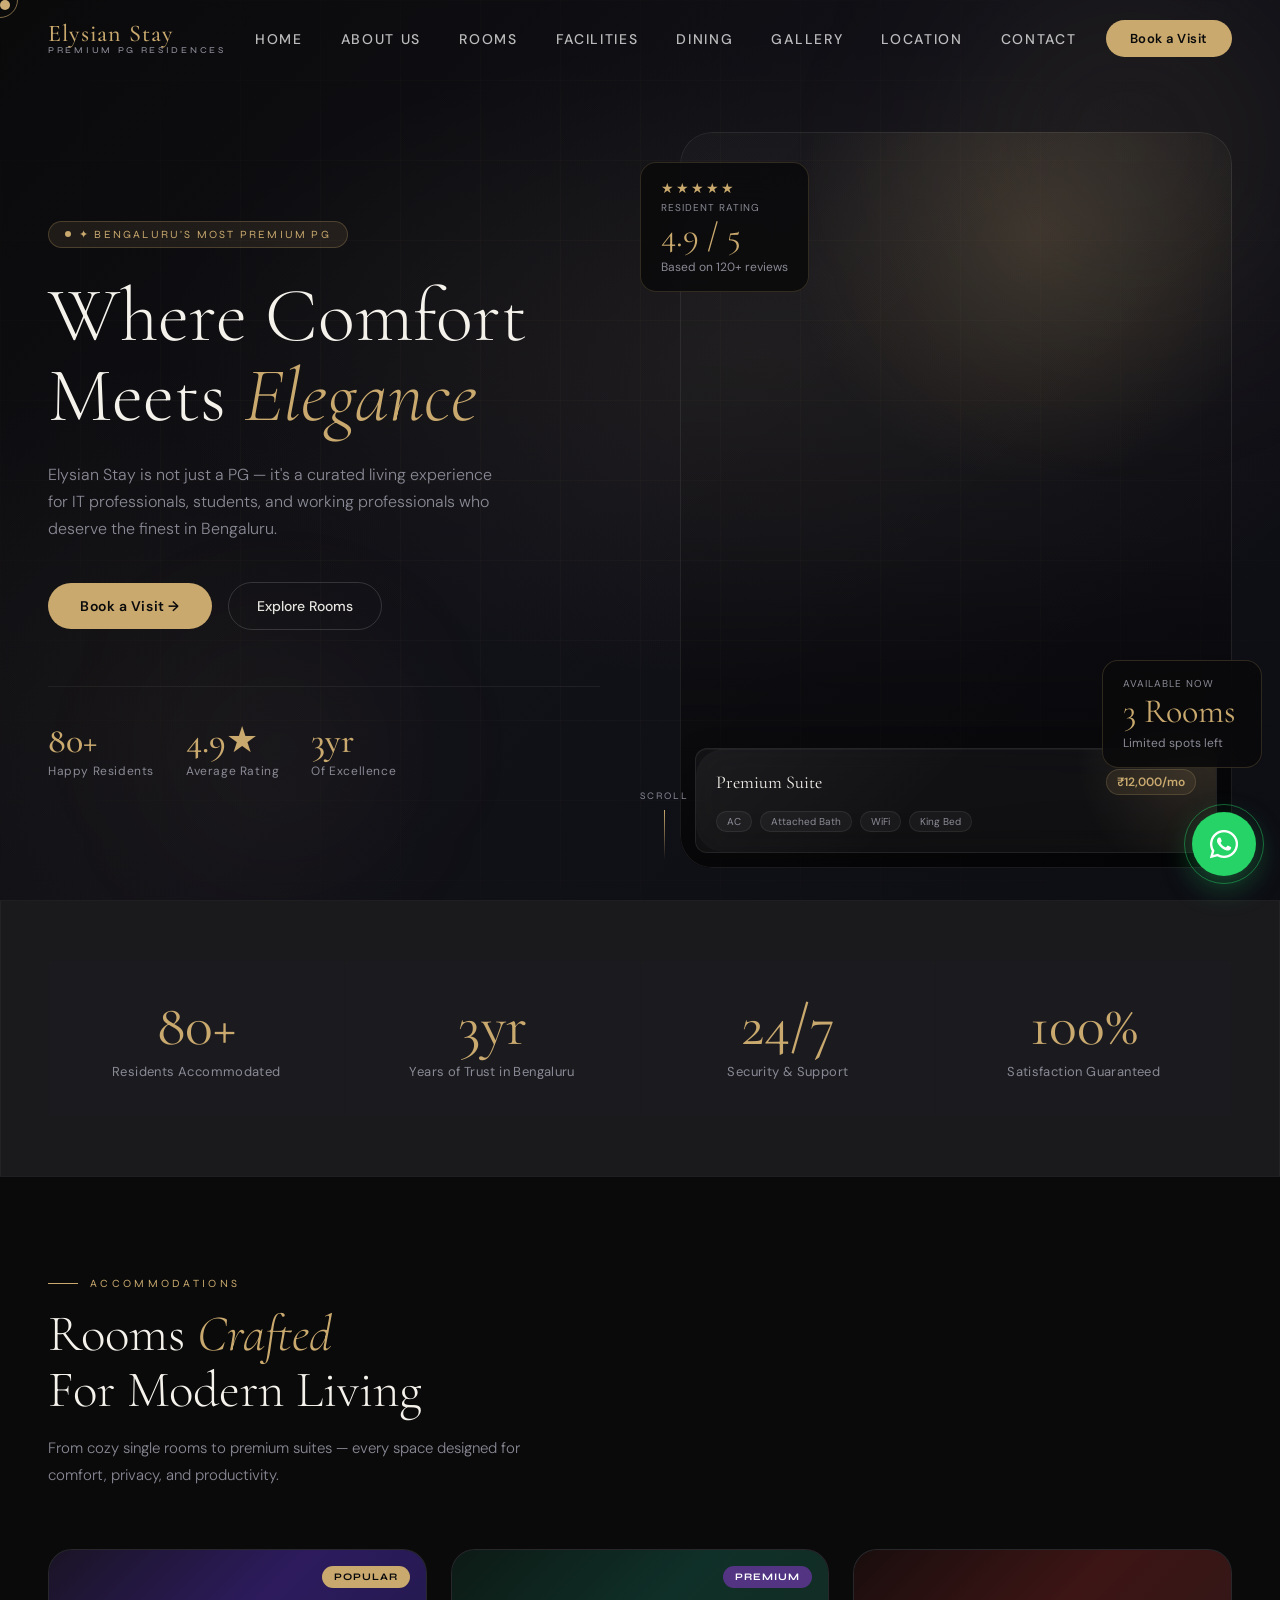
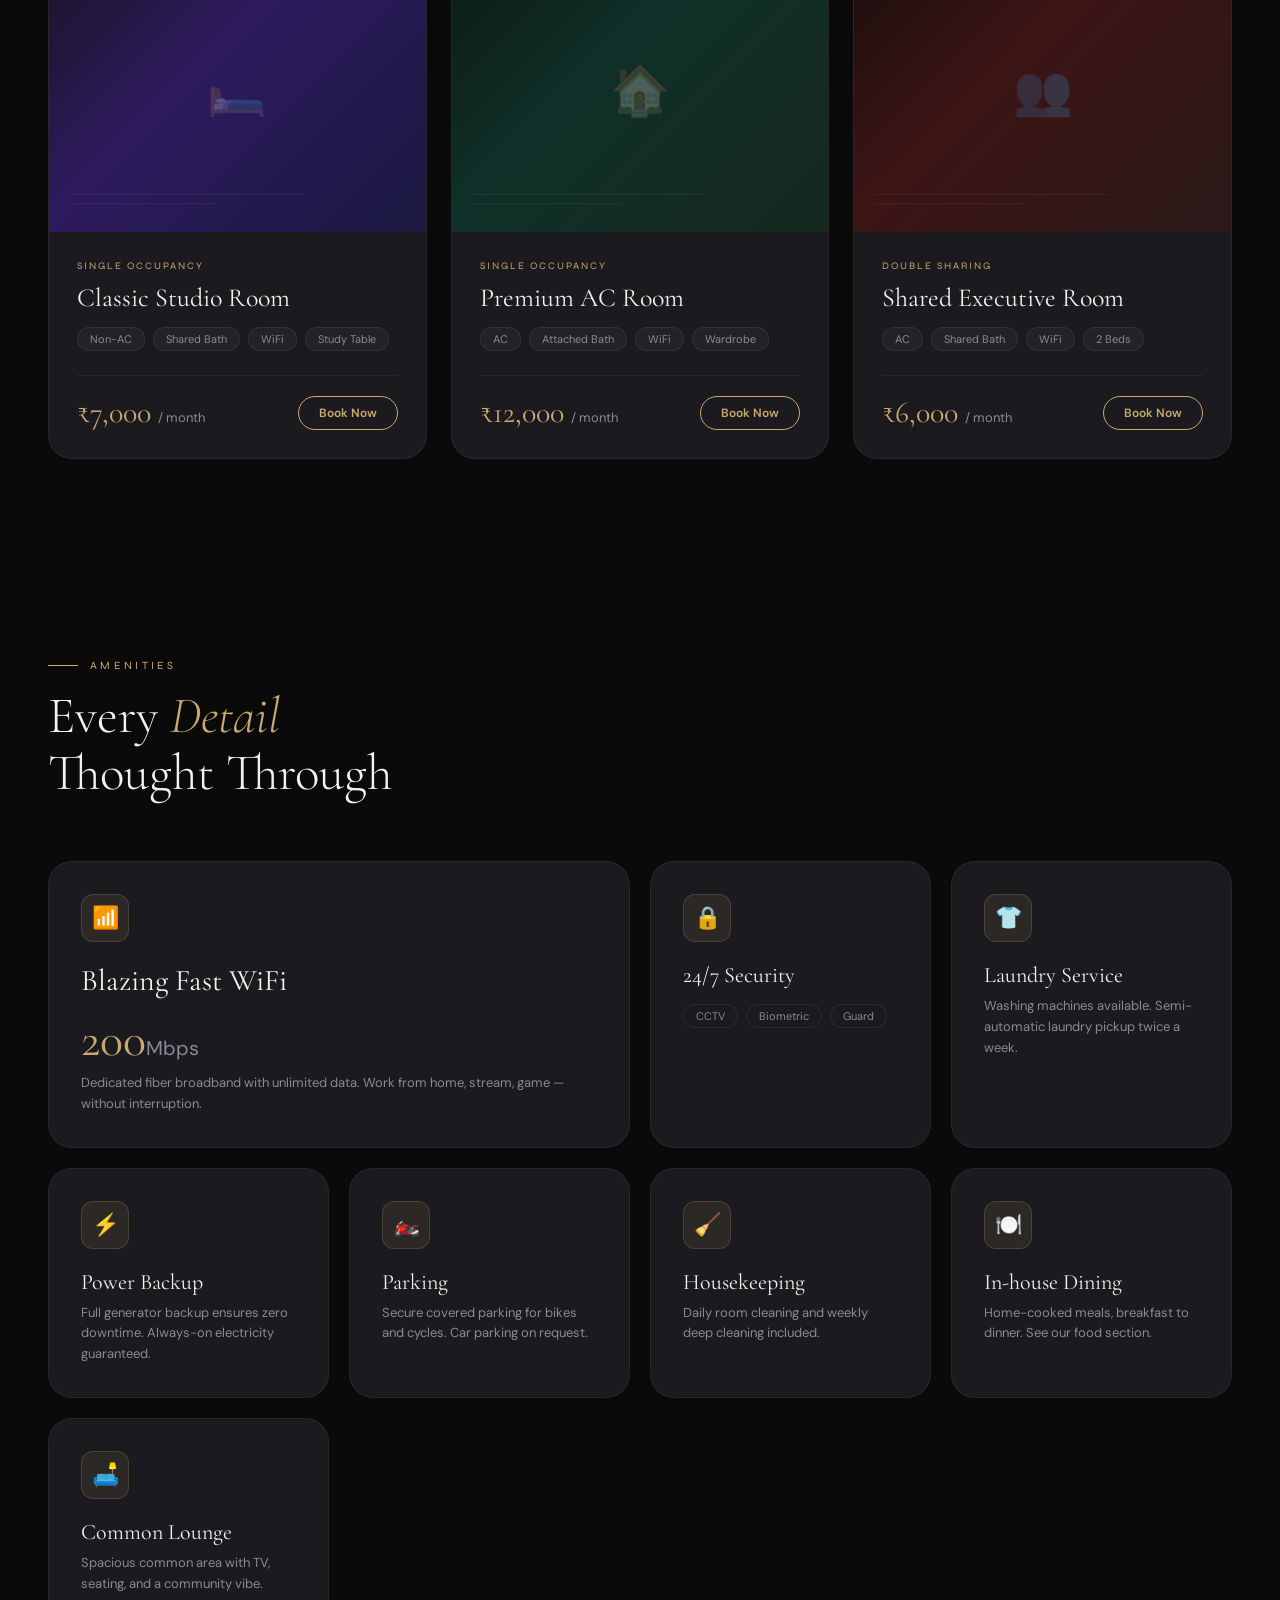
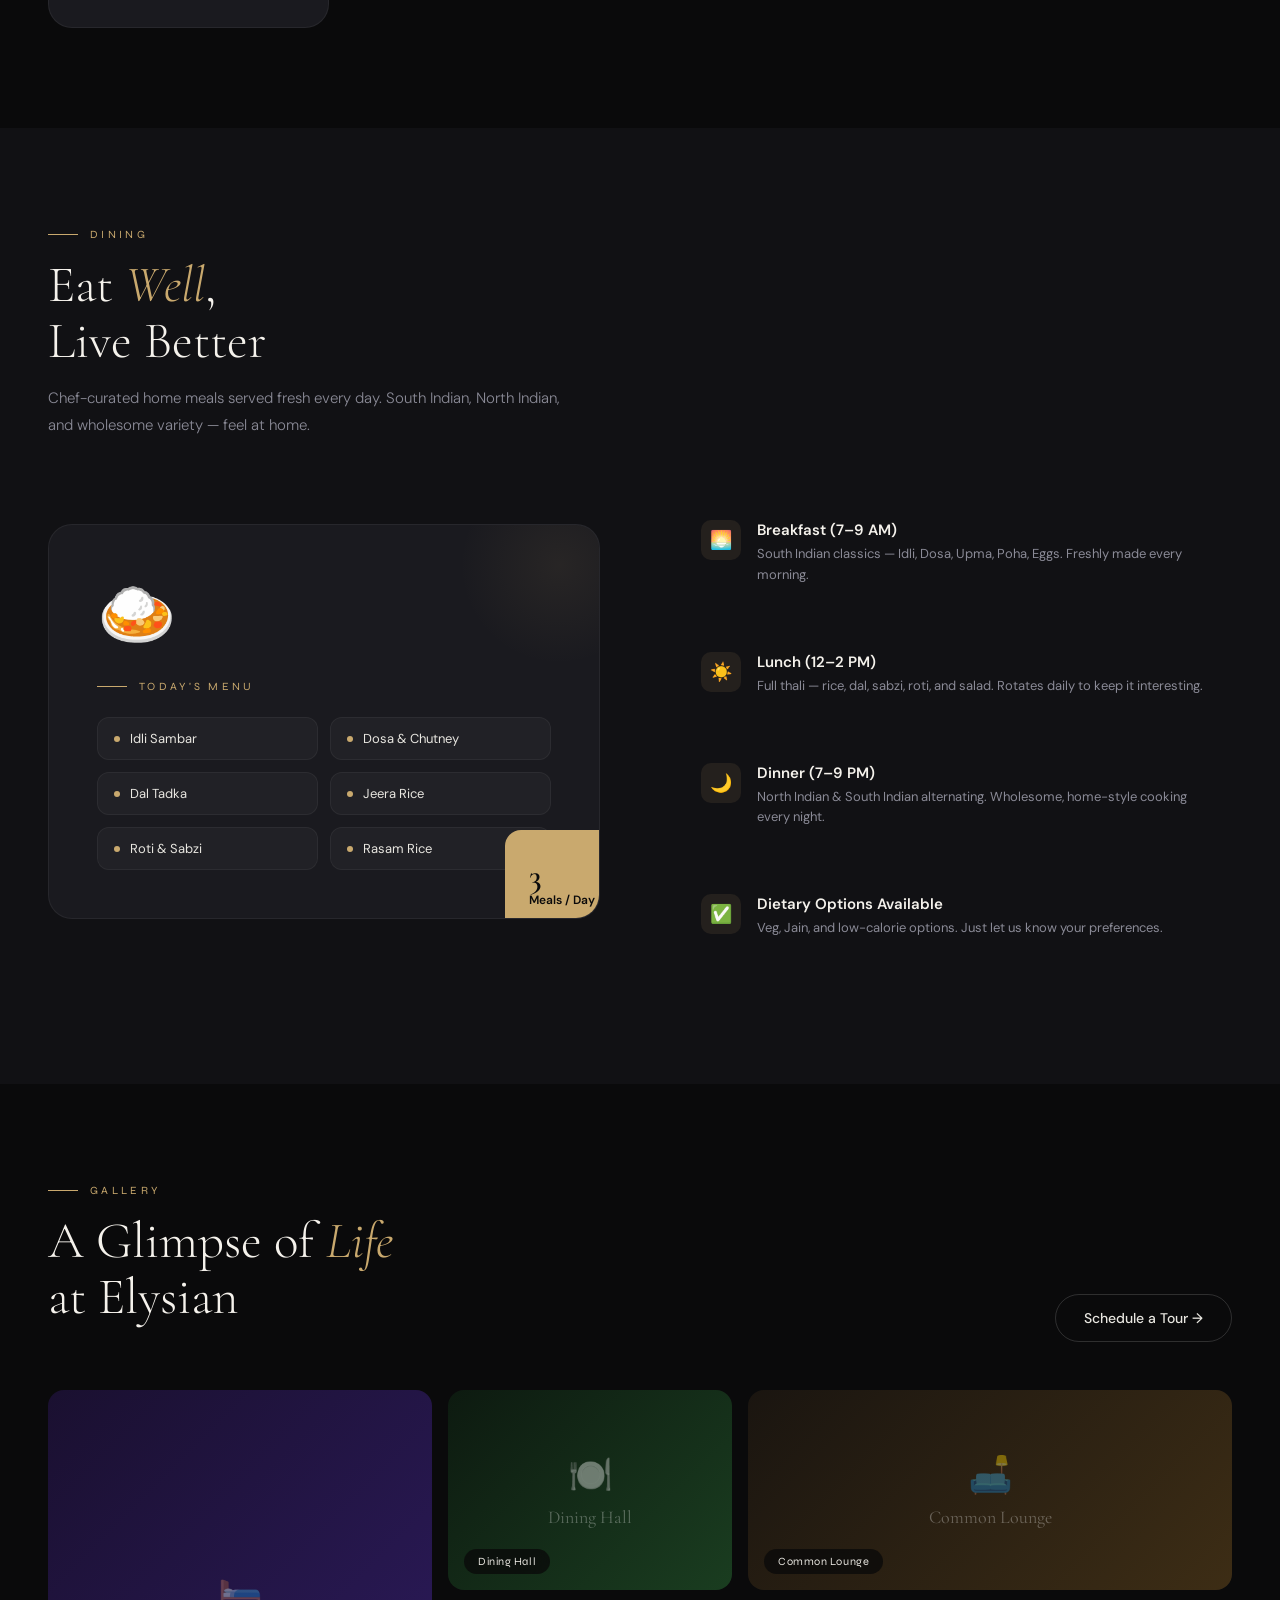
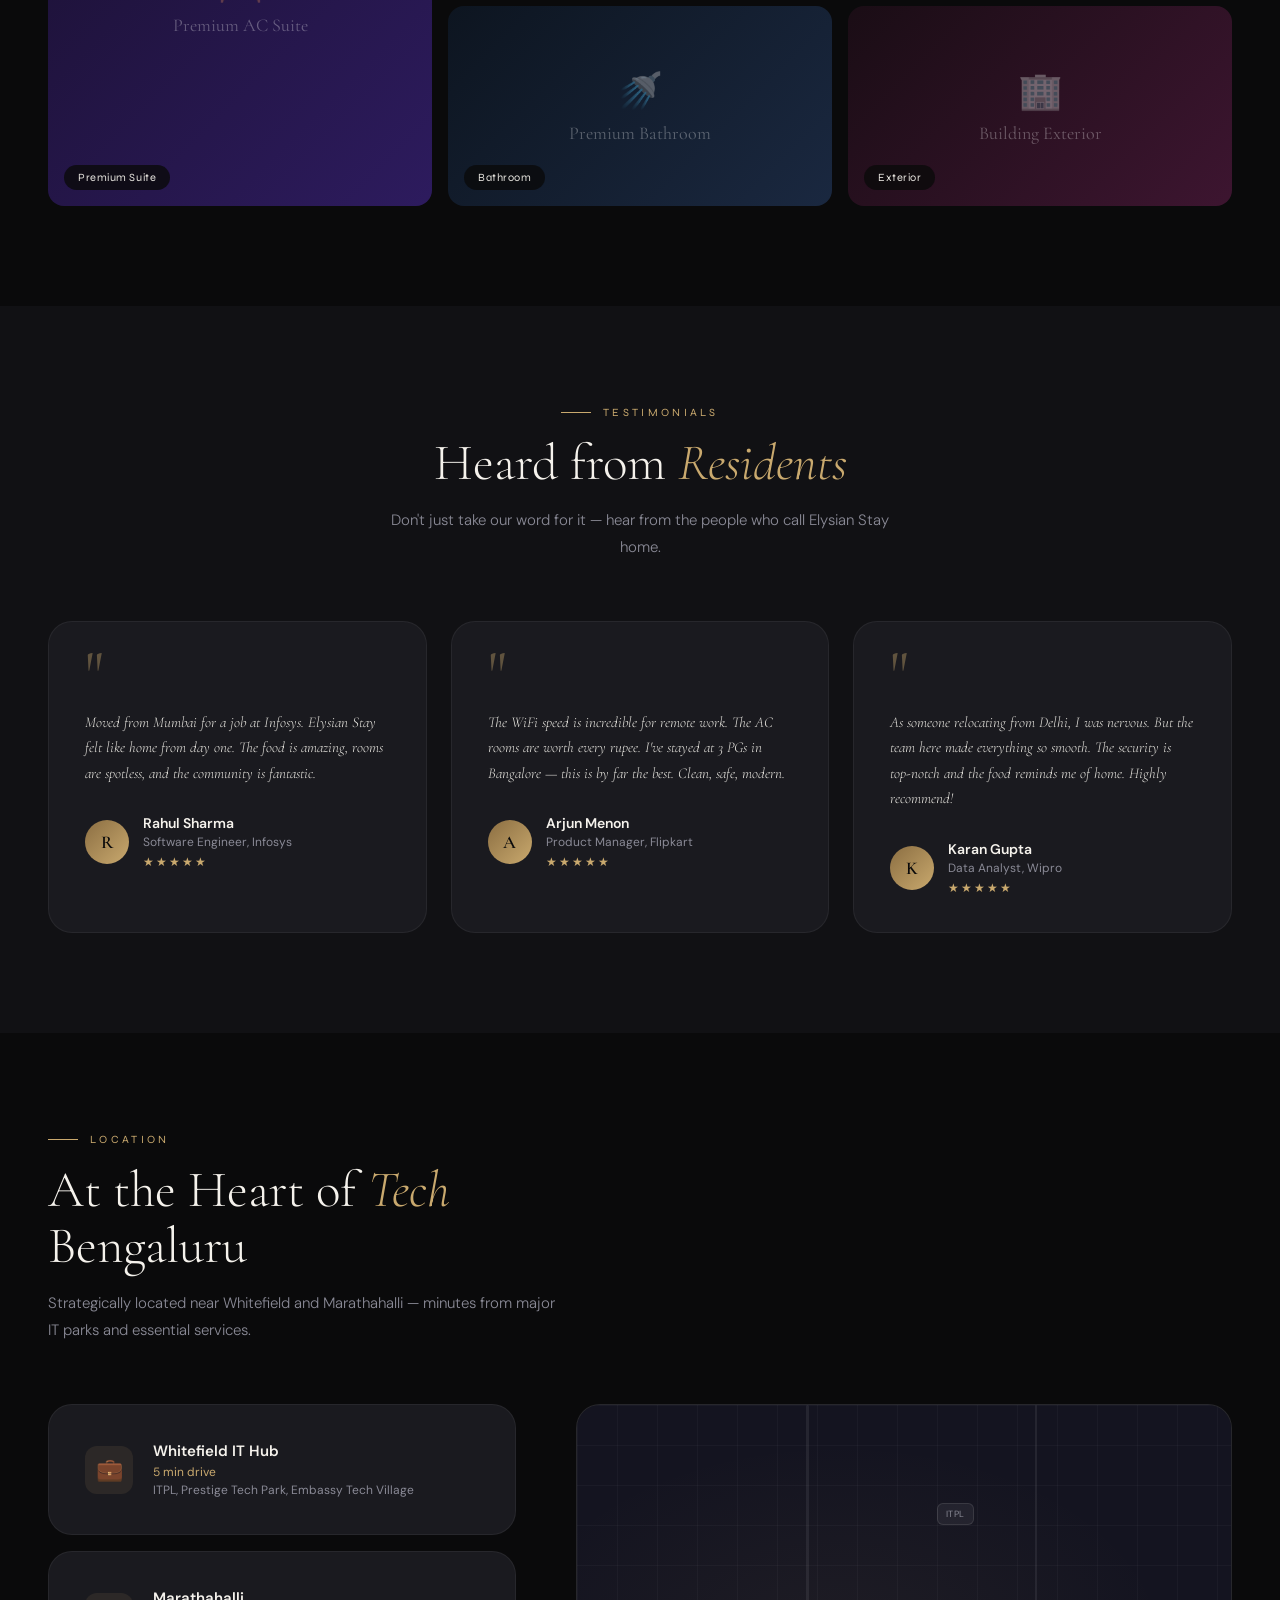
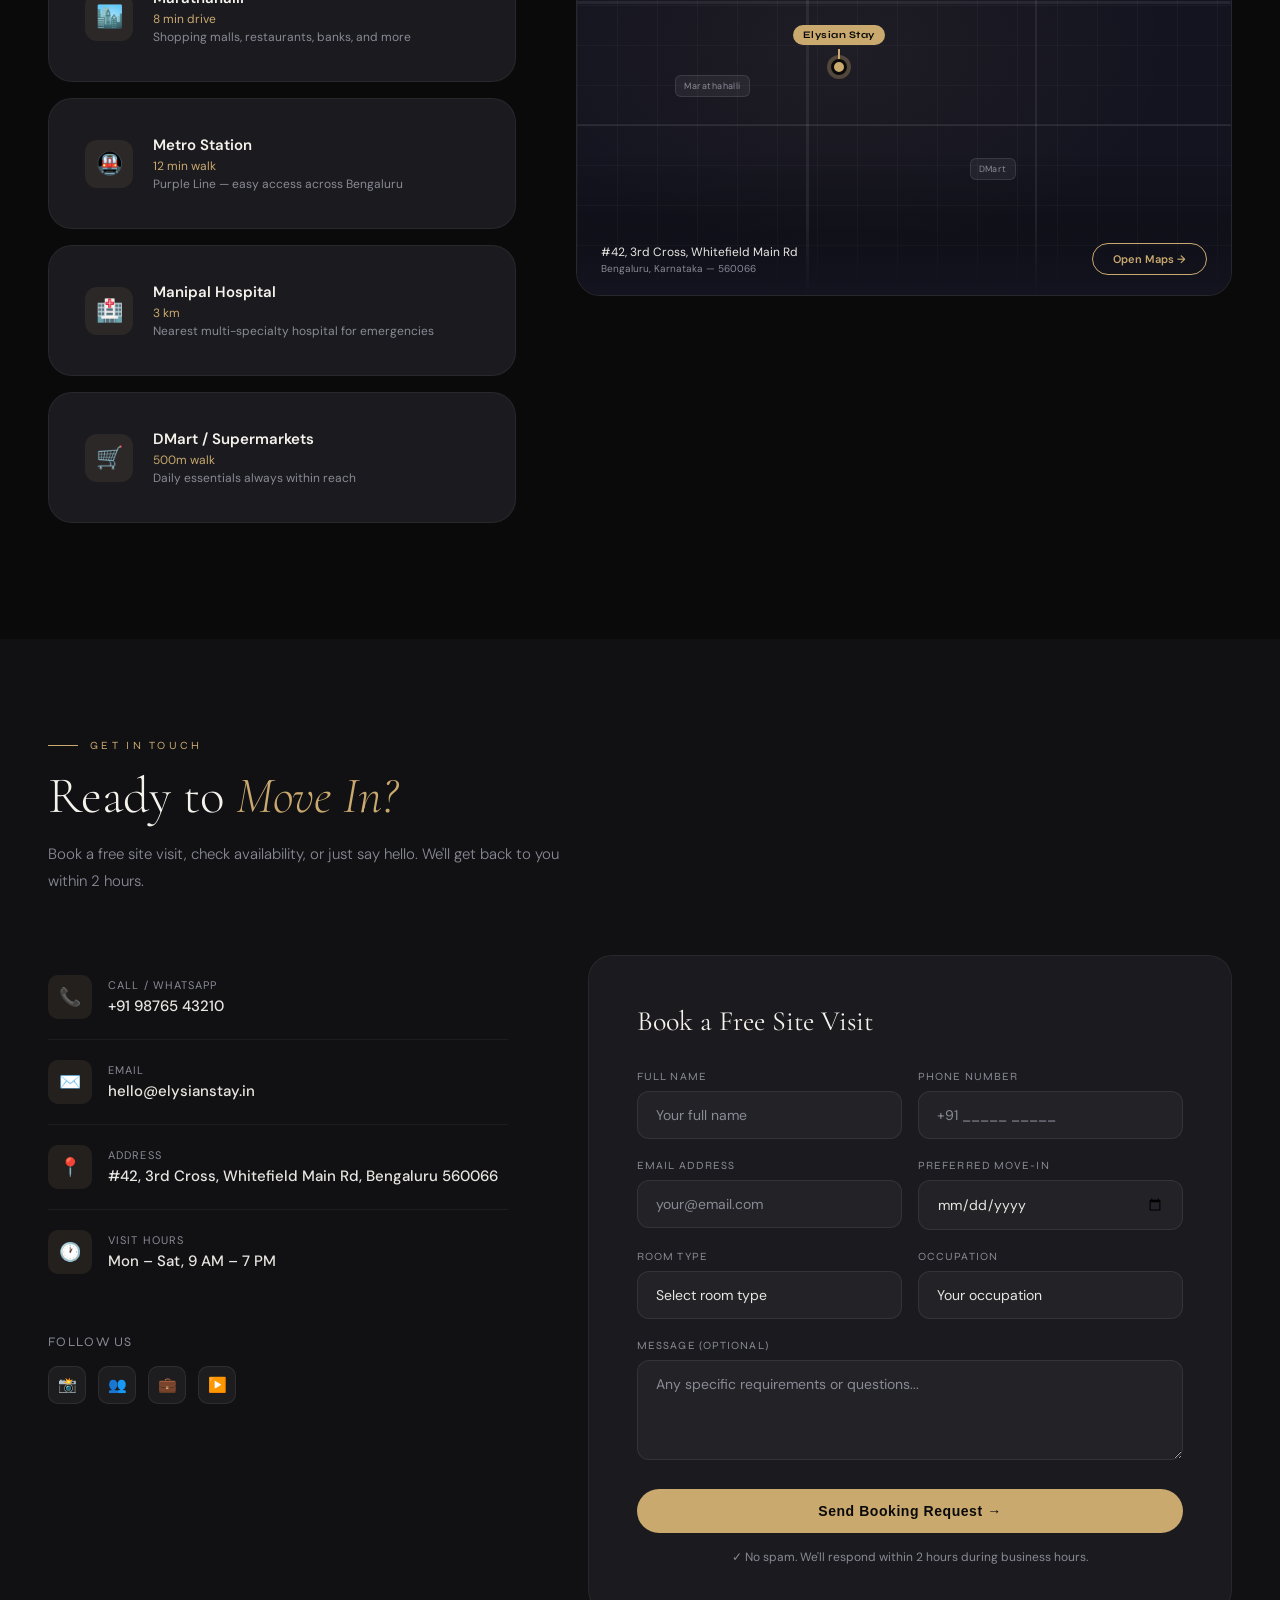
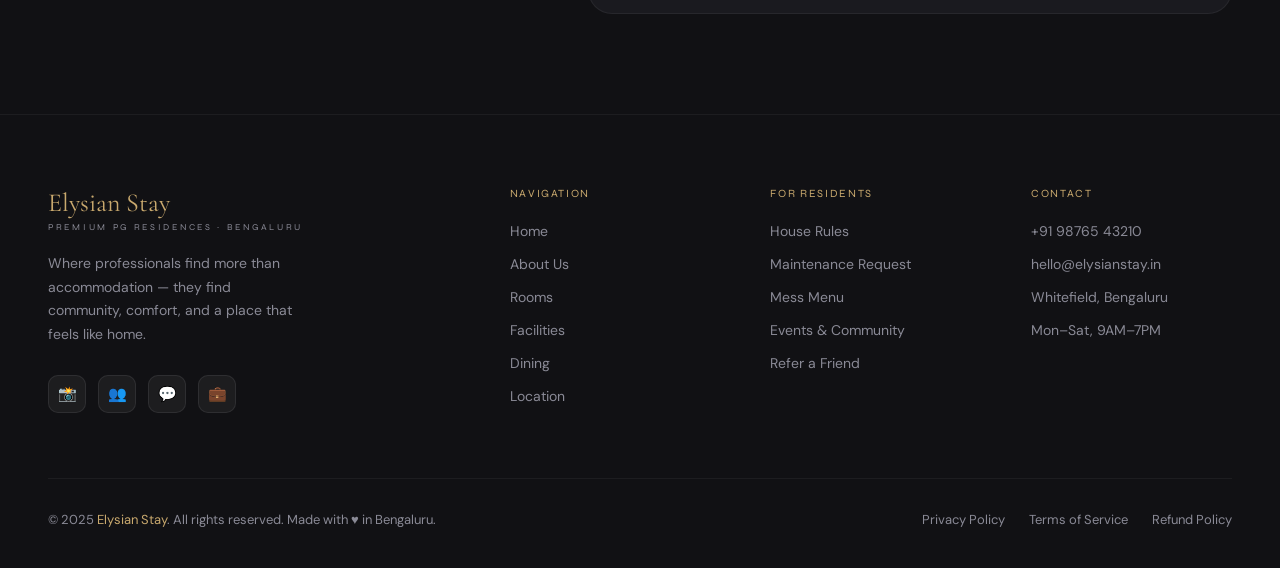
==== commit bc3c2ec8: "updated project" ====
--- a/index.html
+++ b/index.html
@@ -308,7 +308,7 @@
             <div class="bento-icon">🔒</div>
             <div class="bento-title">24/7 Security</div>
             <div class="security-badges">
-                <span class="sec-badge">CCTV</span>
+                <span class="sec-badge">CCTV</span> 
                 <span class="sec-badge">Biometric</span>
                 <span class="sec-badge">Guard</span>
             </div>
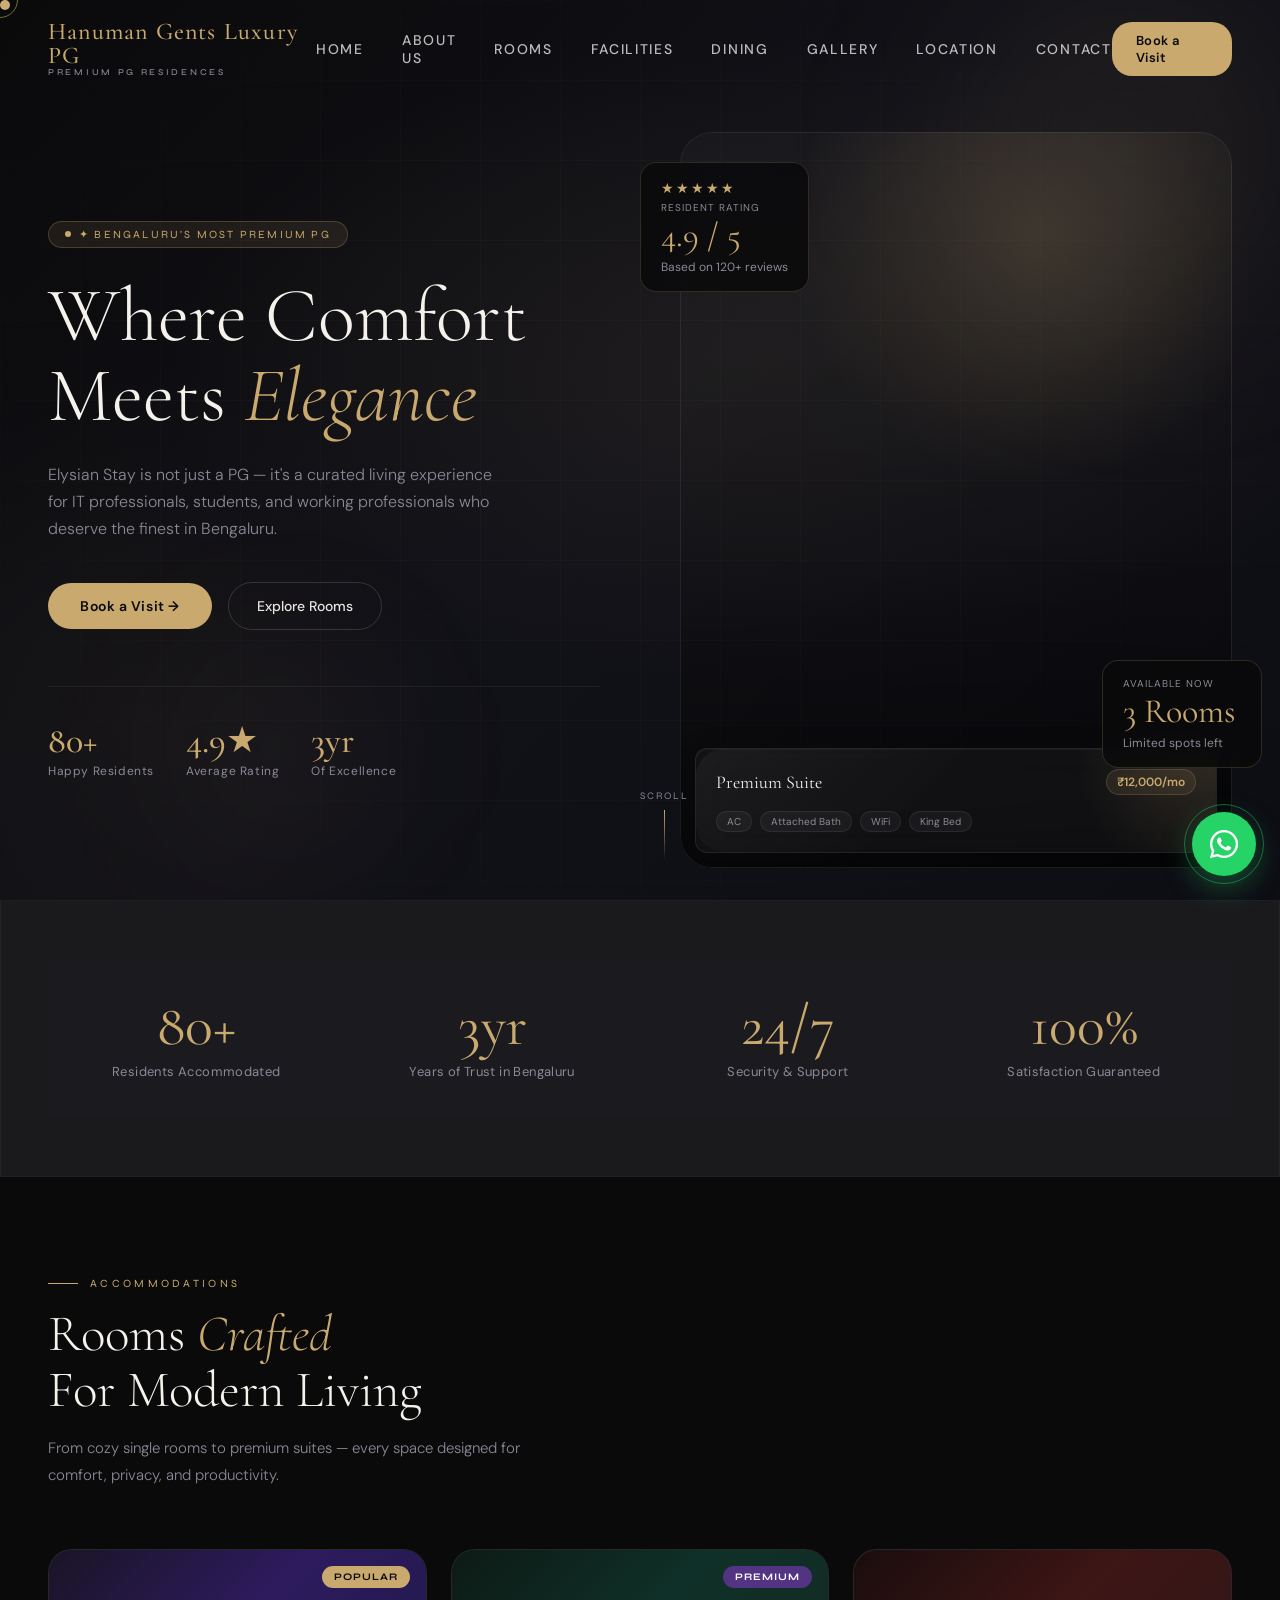
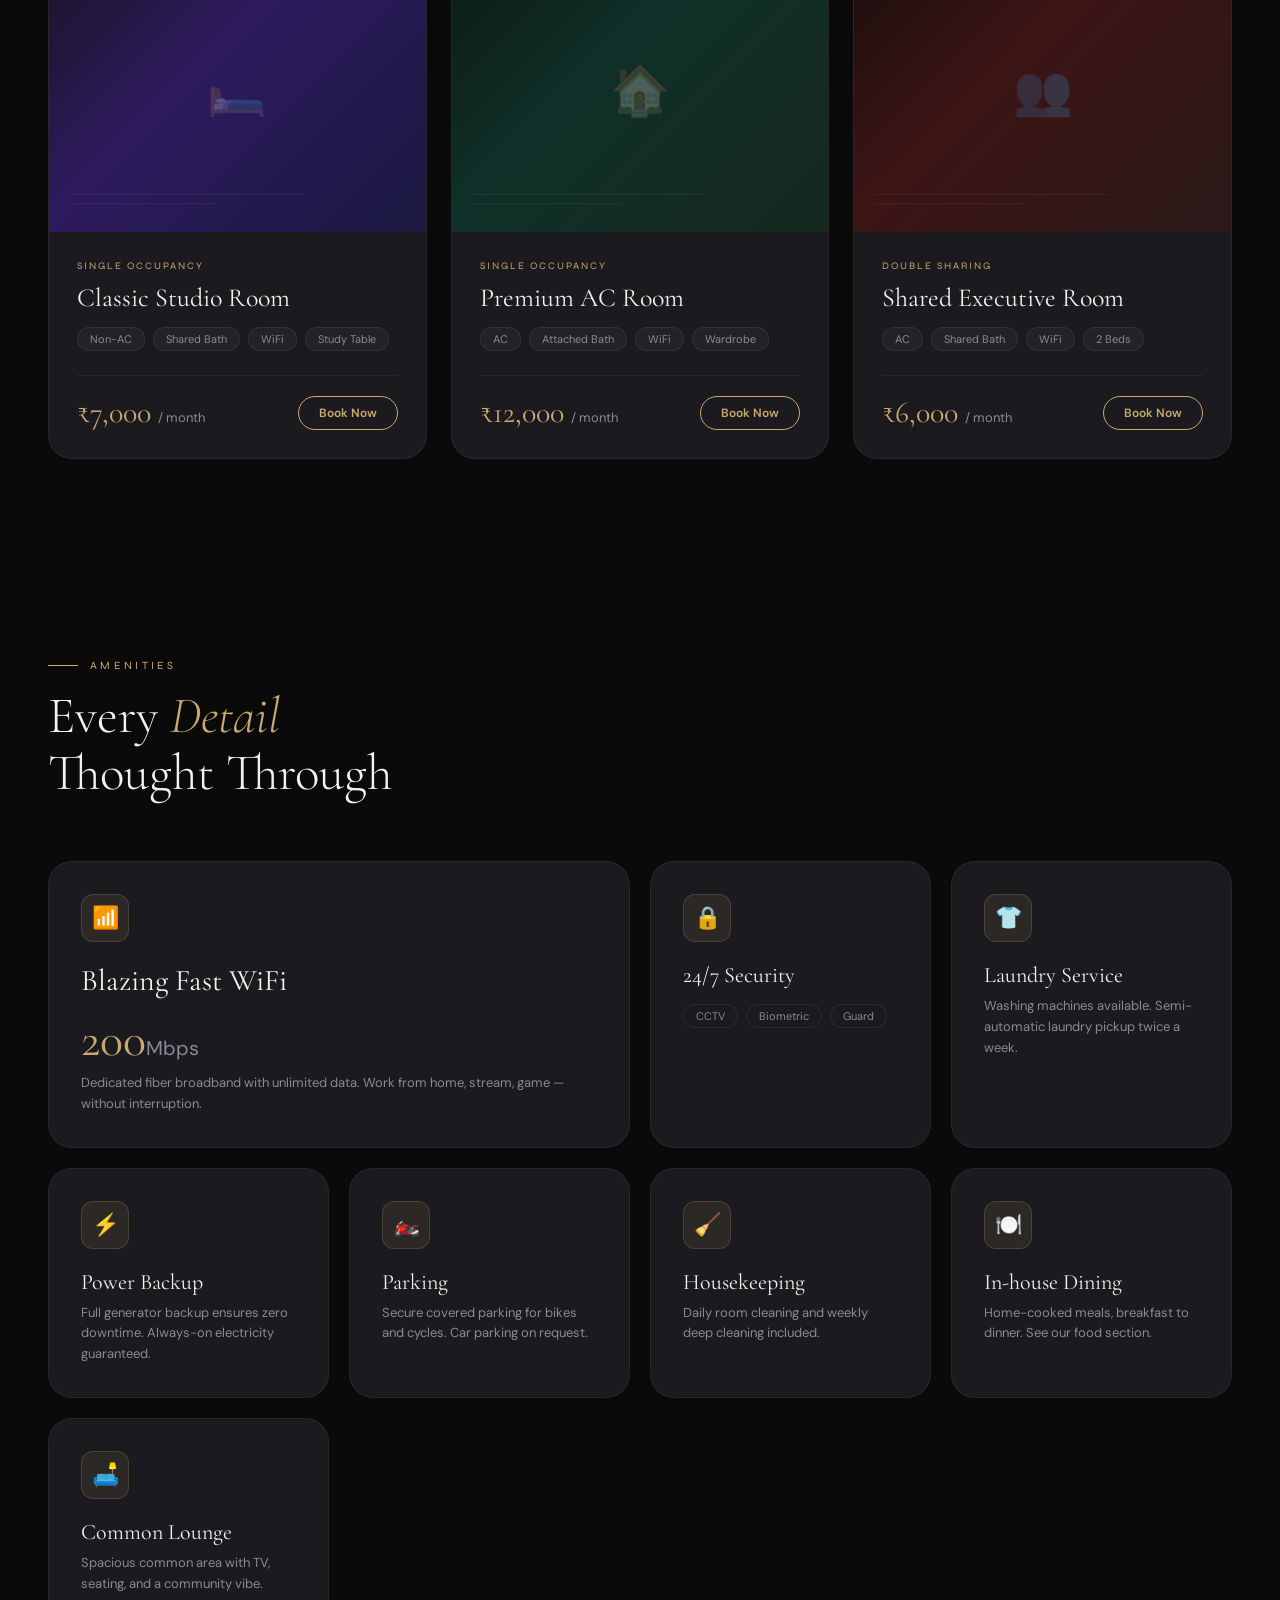
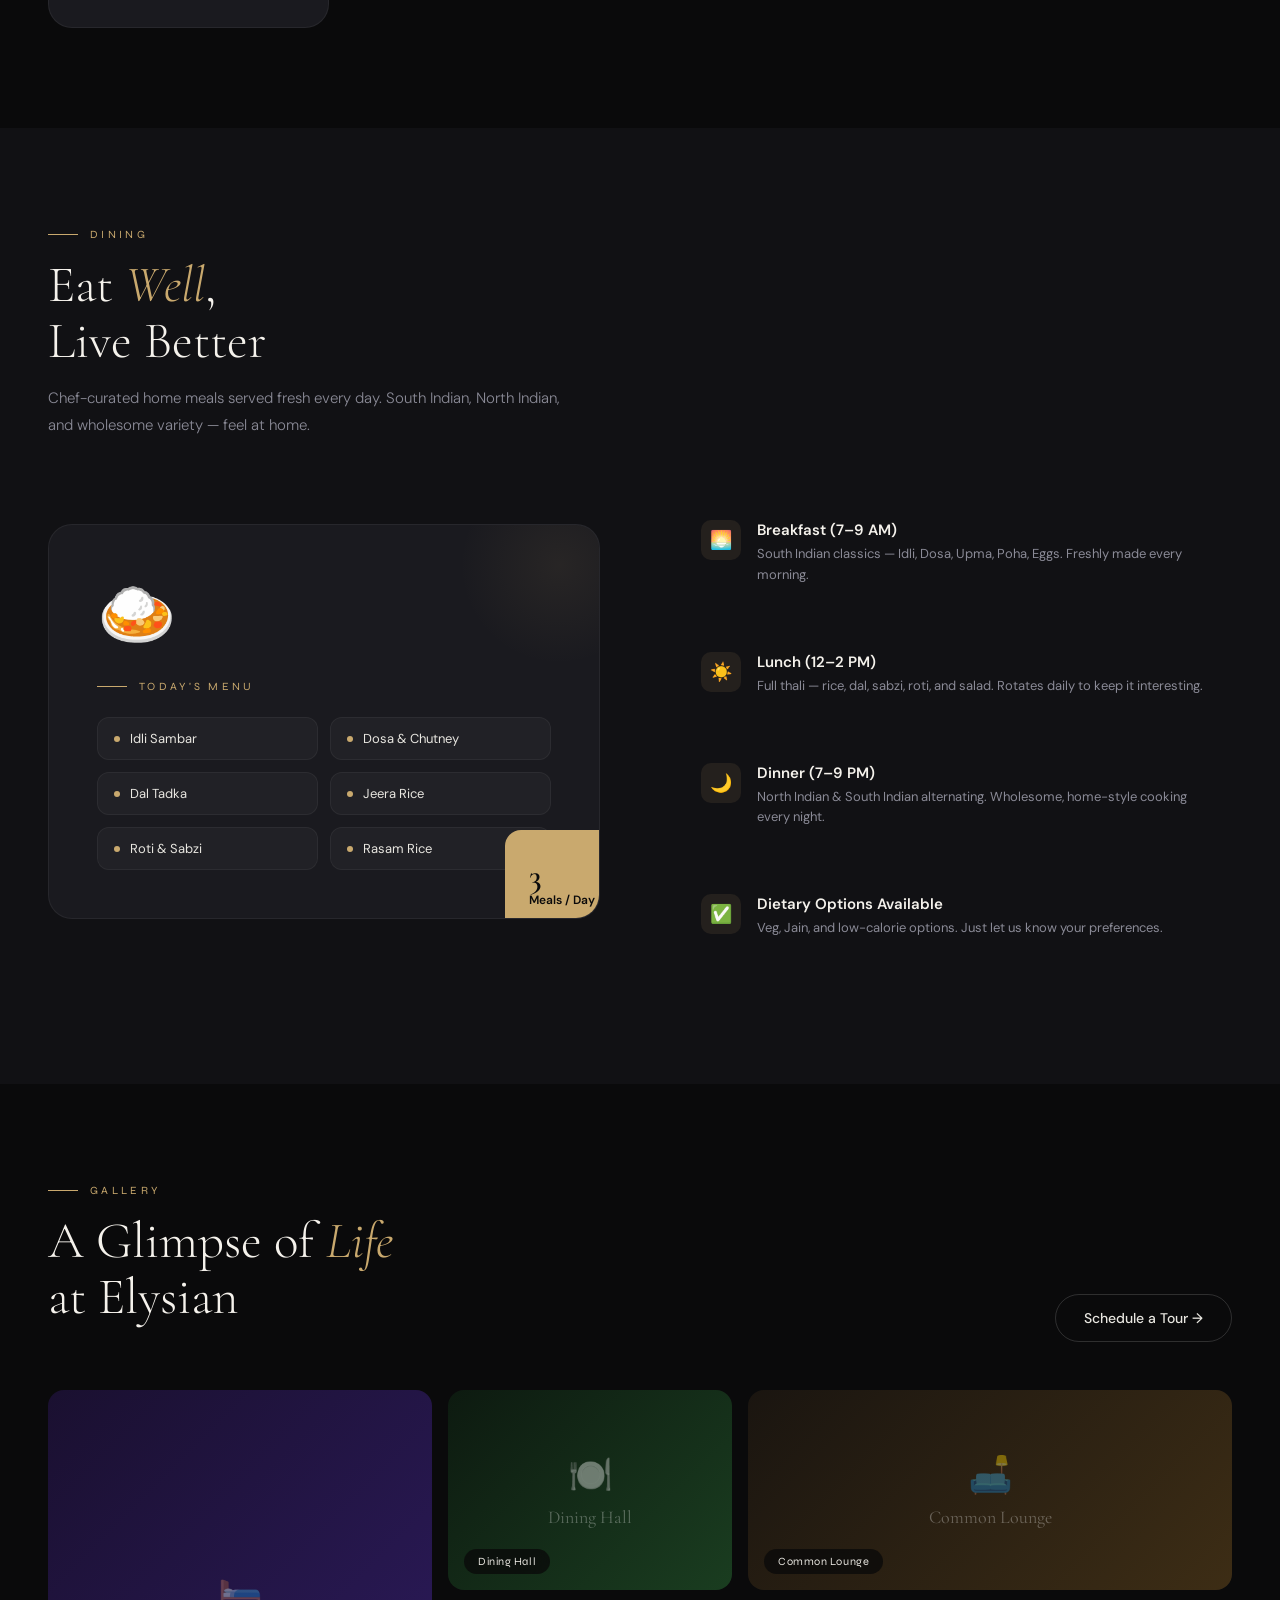
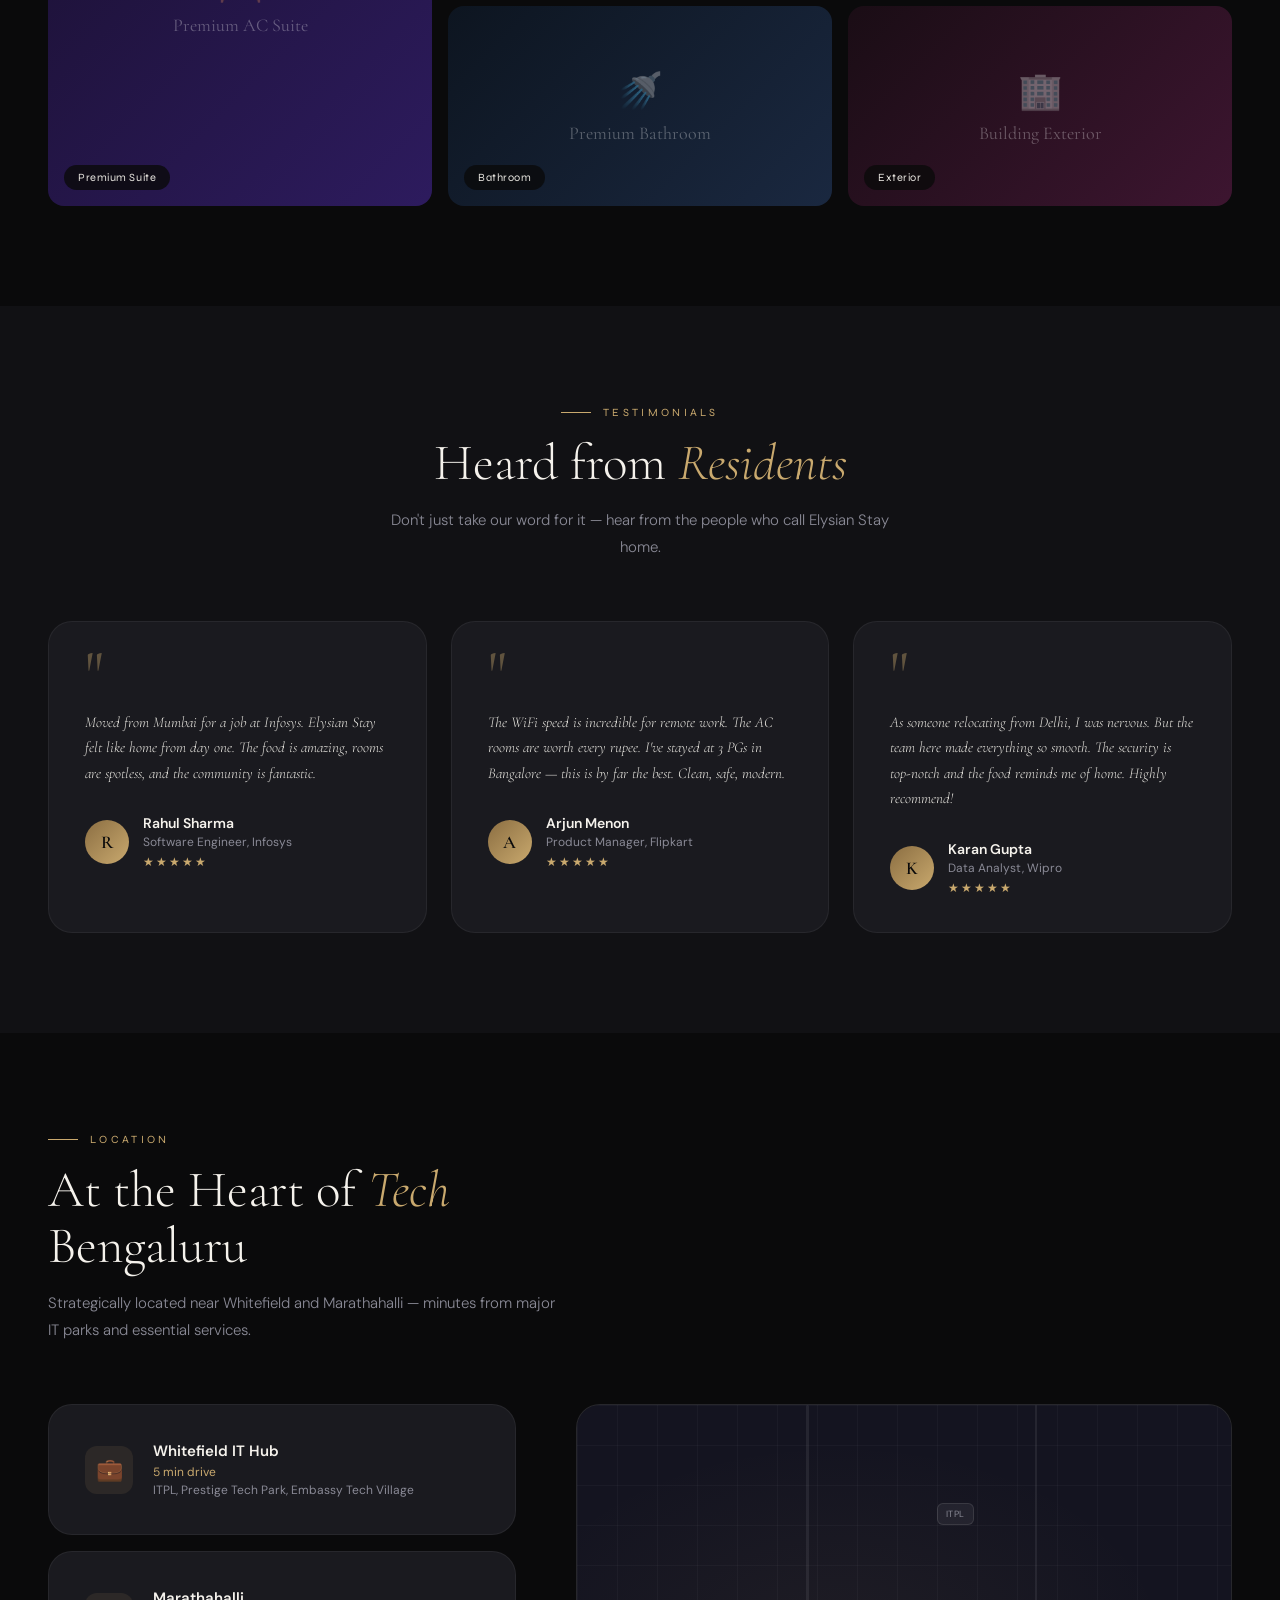
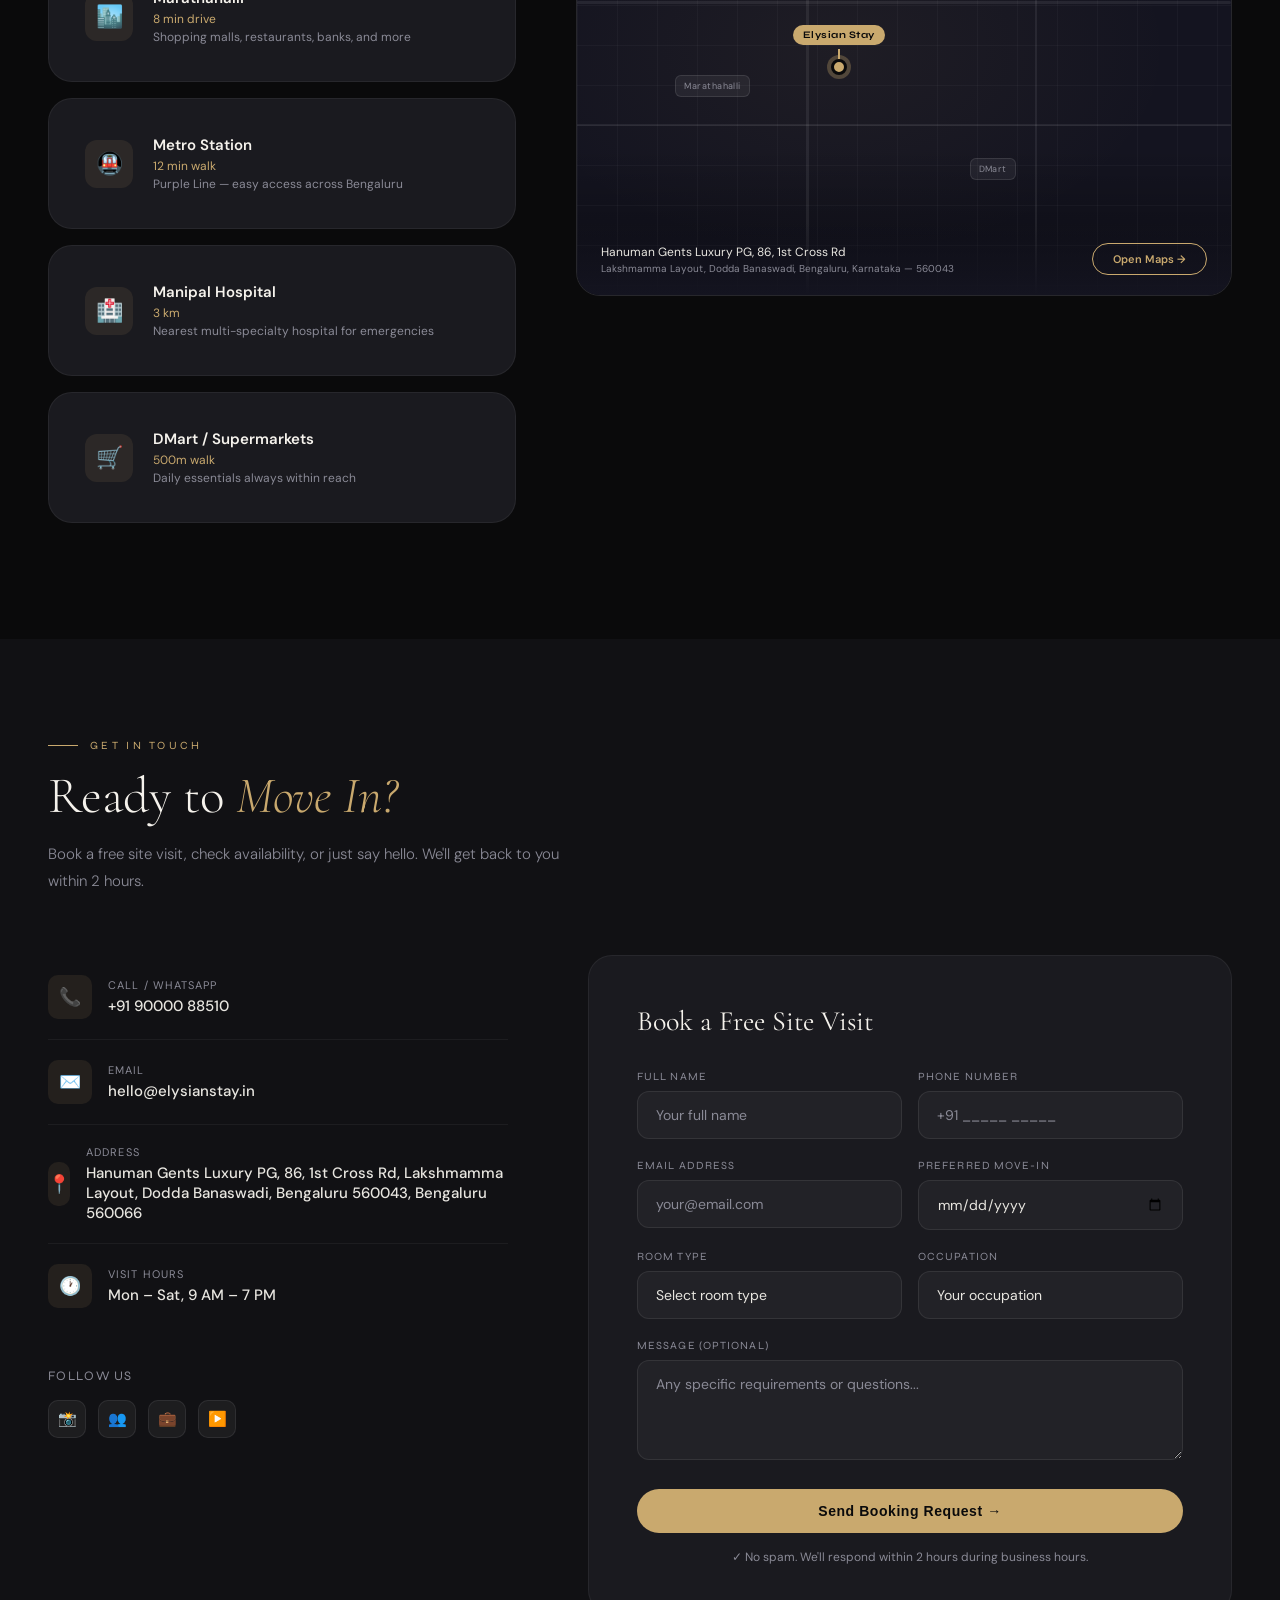
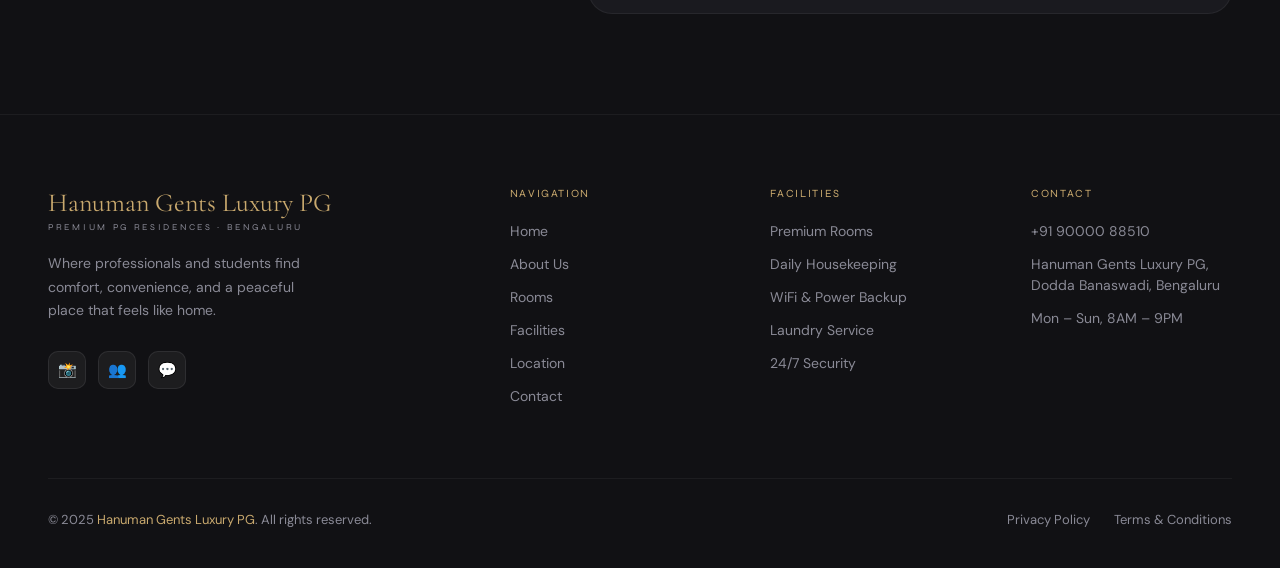
==== commit 6554e7ee: "hjgja" ====
--- a/index.html
+++ b/index.html
@@ -20,7 +20,7 @@
 <div class="cursor-ring" id="cursorRing"></div>
 <!-- WhatsApp Float -->
 
-<a href="https://wa.me/919876543210"
+<a href="https://wa.me/919000088510"
    class="whatsapp-float"
    target="_blank"
    title="Chat on WhatsApp">
@@ -36,7 +36,10 @@
 
 <!-- ── NAVBAR ── -->
 <nav id="navbar">
-    <a href="index.html" class="nav-logo">Elysian Stay <span>Premium PG Residences</span></a>
+    <a href="index.html" class="nav-logo">
+    Hanuman Gents Luxury PG
+    <span>Premium PG Residences</span>
+</a>
     <ul class="nav-links">
         <li><a href="index.html">Home</a></li>
         <li><a href="about-us.html">About Us</a></li>
@@ -624,15 +627,19 @@
                         <div class="pin-dot"></div>
                     </div>
                 </div>
-                <div class="map-footer">
-                    <div class="map-addr">
-                        #42, 3rd Cross, Whitefield Main Rd
-                        <span>Bengaluru, Karnataka — 560066</span>
-                    </div>
-                    <a href="https://maps.google.com" target="_blank" class="btn-sm" style="font-size: 11px"
-                        >Open Maps →</a
-                    >
-                </div>
+              <div class="map-footer">
+    <div class="map-addr">
+        Hanuman Gents Luxury PG, 86, 1st Cross Rd
+        <span>Lakshmamma Layout, Dodda Banaswadi, Bengaluru, Karnataka — 560043</span>
+    </div>
+
+    <a href="https://www.google.com/maps/dir//Hanuman+gents+luxury+Pg,+86,+1st+Cross+Rd,+Lakshmamma+Layout,+Dodda+Banaswadi,+Bengaluru,+Karnataka+560043/data=!4m6!4m5!1m1!4e2!1m2!1m1!1s0x3bae11007e8dc733:0x465aa2cfb8444f80?sa=X&ved=1t:57443&ictx=111"
+       target="_blank"
+       class="btn-sm"
+       style="font-size: 11px">
+        Open Maps →
+    </a>
+             </div>
             </div>
         </div>
     </div>
@@ -654,7 +661,7 @@
                     <div class="contact-icon">📞</div>
                     <div>
                         <div class="contact-label">Call / WhatsApp</div>
-                        <div class="contact-value">+91 98765 43210</div>
+                        <div class="contact-value">+91 90000 88510</div>
                     </div>
                 </div>
                 <div class="contact-detail">
@@ -668,7 +675,7 @@
                     <div class="contact-icon">📍</div>
                     <div>
                         <div class="contact-label">Address</div>
-                        <div class="contact-value">#42, 3rd Cross, Whitefield Main Rd, Bengaluru 560066</div>
+                        <div class="contact-value">Hanuman Gents Luxury PG, 86, 1st Cross Rd, Lakshmamma Layout, Dodda Banaswadi, Bengaluru 560043, Bengaluru 560066</div>
                     </div>
                 </div>
                 <div class="contact-detail" style="border-bottom: none">
@@ -761,81 +768,102 @@
 
 <!-- ── FOOTER ── -->
 <footer>
-    <div class="footer-inner">
-        <div class="footer-grid">
-            <div class="footer-brand">
-                <span class="footer-logo">Elysian Stay</span>
-                <span class="footer-logo-sub">Premium PG Residences · Bengaluru</span>
-                <p class="footer-tagline">
-                    Where professionals find more than accommodation — they find community, comfort, and a place that
-                    feels like home.
-                </p>
-                <div class="social-links">
-                    <a href="#" class="social-link" title="Instagram">📸</a>
-                    <a href="#" class="social-link" title="Facebook">👥</a>
-                    <a href="#" class="social-link" title="WhatsApp">💬</a>
-                    <a href="#" class="social-link" title="LinkedIn">💼</a>
-                </div>
-            </div>
-            <div>
-                <div class="footer-col-title">Navigation</div>
-                <ul class="footer-links">
-                    <li>
-                        <a href="index.html"> Home </a>
-                    </li>
-
-                    <li>
-                        <a href="about-us.html"> About Us </a>
-                    </li>
-
-                    <li>
-                        <a href="rooms.html"> Rooms </a>
-                    </li>
-
-                    <li>
-                        <a href="facilities.html"> Facilities </a>
-                    </li>
-
-                    <li>
-                        <a href="dining.html"> Dining </a>
-                    </li>
-
-                    <li>
-                        <a href="location.html"> Location </a>
-                    </li>
-                </ul>
-            </div>
-            <div>
-                <div class="footer-col-title">For Residents</div>
-                <ul class="footer-links">
-                    <li><a href="#">House Rules</a></li>
-                    <li><a href="#">Maintenance Request</a></li>
-                    <li><a href="#">Mess Menu</a></li>
-                    <li><a href="#">Events & Community</a></li>
-                    <li><a href="#">Refer a Friend</a></li>
-                </ul>
-            </div>
-            <div>
-                <div class="footer-col-title">Contact</div>
-                <ul class="footer-links">
-                    <li><a href="tel:+919876543210">+91 98765 43210</a></li>
-                    <li><a href="mailto:hello@elysianstay.in">hello@elysianstay.in</a></li>
-                    <li><a href="#">Whitefield, Bengaluru</a></li>
-                    <li><a href="#">Mon–Sat, 9AM–7PM</a></li>
-                </ul>
-            </div>
-        </div>
-        <div class="footer-bottom">
-            <p class="footer-copy">
-                © 2025 <span>Elysian Stay</span>. All rights reserved. Made with ♥ in Bengaluru.
+  <div class="footer-inner">
+    <div class="footer-grid">
+
+        <div class="footer-brand">
+            <span class="footer-logo">Hanuman Gents Luxury PG</span>
+            <span class="footer-logo-sub">Premium PG Residences · Bengaluru</span>
+
+            <p class="footer-tagline">
+                Where professionals and students find comfort, convenience, and a peaceful place that feels like home.
             </p>
-            <div class="footer-legal">
-                <a href="#">Privacy Policy</a>
-                <a href="#">Terms of Service</a>
-                <a href="#">Refund Policy</a>
-            </div>
-        </div>
-    </div>
+
+            <div class="social-links">
+                <a href="https://www.instagram.com/hanuman_gents_pg/" class="social-link" title="Instagram">📸</a>
+
+                <a href="https://www.facebook.com/hanuman.gents.pg" class="social-link" title="Facebook">👥</a>
+
+                <a href="https://wa.me/919000088510" class="social-link" title="WhatsApp">💬</a>
+            </div>
+        </div>
+
+        <div>
+            <div class="footer-col-title">Navigation</div>
+
+            <ul class="footer-links">
+                <li><a href="index.html">Home</a></li>
+
+                <li><a href="about-us.html">About Us</a></li>
+
+                <li><a href="rooms.html">Rooms</a></li>
+
+                <li><a href="facilities.html">Facilities</a></li>
+
+                <li><a href="location.html">Location</a></li>
+
+                <li><a href="contact.html">Contact</a></li>
+            </ul>
+        </div>
+
+        <div>
+            <div class="footer-col-title">Facilities</div>
+
+            <ul class="footer-links">
+                <li><a href="#">Premium Rooms</a></li>
+
+                <li><a href="#">Daily Housekeeping</a></li>
+
+                <li><a href="#">WiFi & Power Backup</a></li>
+
+                <li><a href="#">Laundry Service</a></li>
+
+                <li><a href="#">24/7 Security</a></li>
+            </ul>
+        </div>
+
+        <div>
+            <div class="footer-col-title">Contact</div>
+
+            <ul class="footer-links">
+                <li>
+                    <a href="tel:+919000088510">
+                        +91 90000 88510
+                    </a>
+                </li>
+
+                <li>
+                    <a href="#">
+                        Hanuman Gents Luxury PG,
+                        Dodda Banaswadi, Bengaluru
+                    </a>
+                </li>
+
+                <li>
+                    <a href="#">
+                        Mon – Sun, 8AM – 9PM
+                    </a>
+                </li>
+            </ul>
+        </div>
+
+    </div>
+
+    <div class="footer-bottom">
+
+        <p class="footer-copy">
+            © 2025 <span>Hanuman Gents Luxury PG</span>.
+            All rights reserved.
+        </p>
+
+        <div class="footer-legal">
+            <a href="#">Privacy Policy</a>
+
+            <a href="#">Terms & Conditions</a>
+        </div>
+
+    </div>
+</div>
 </footer>
 
 
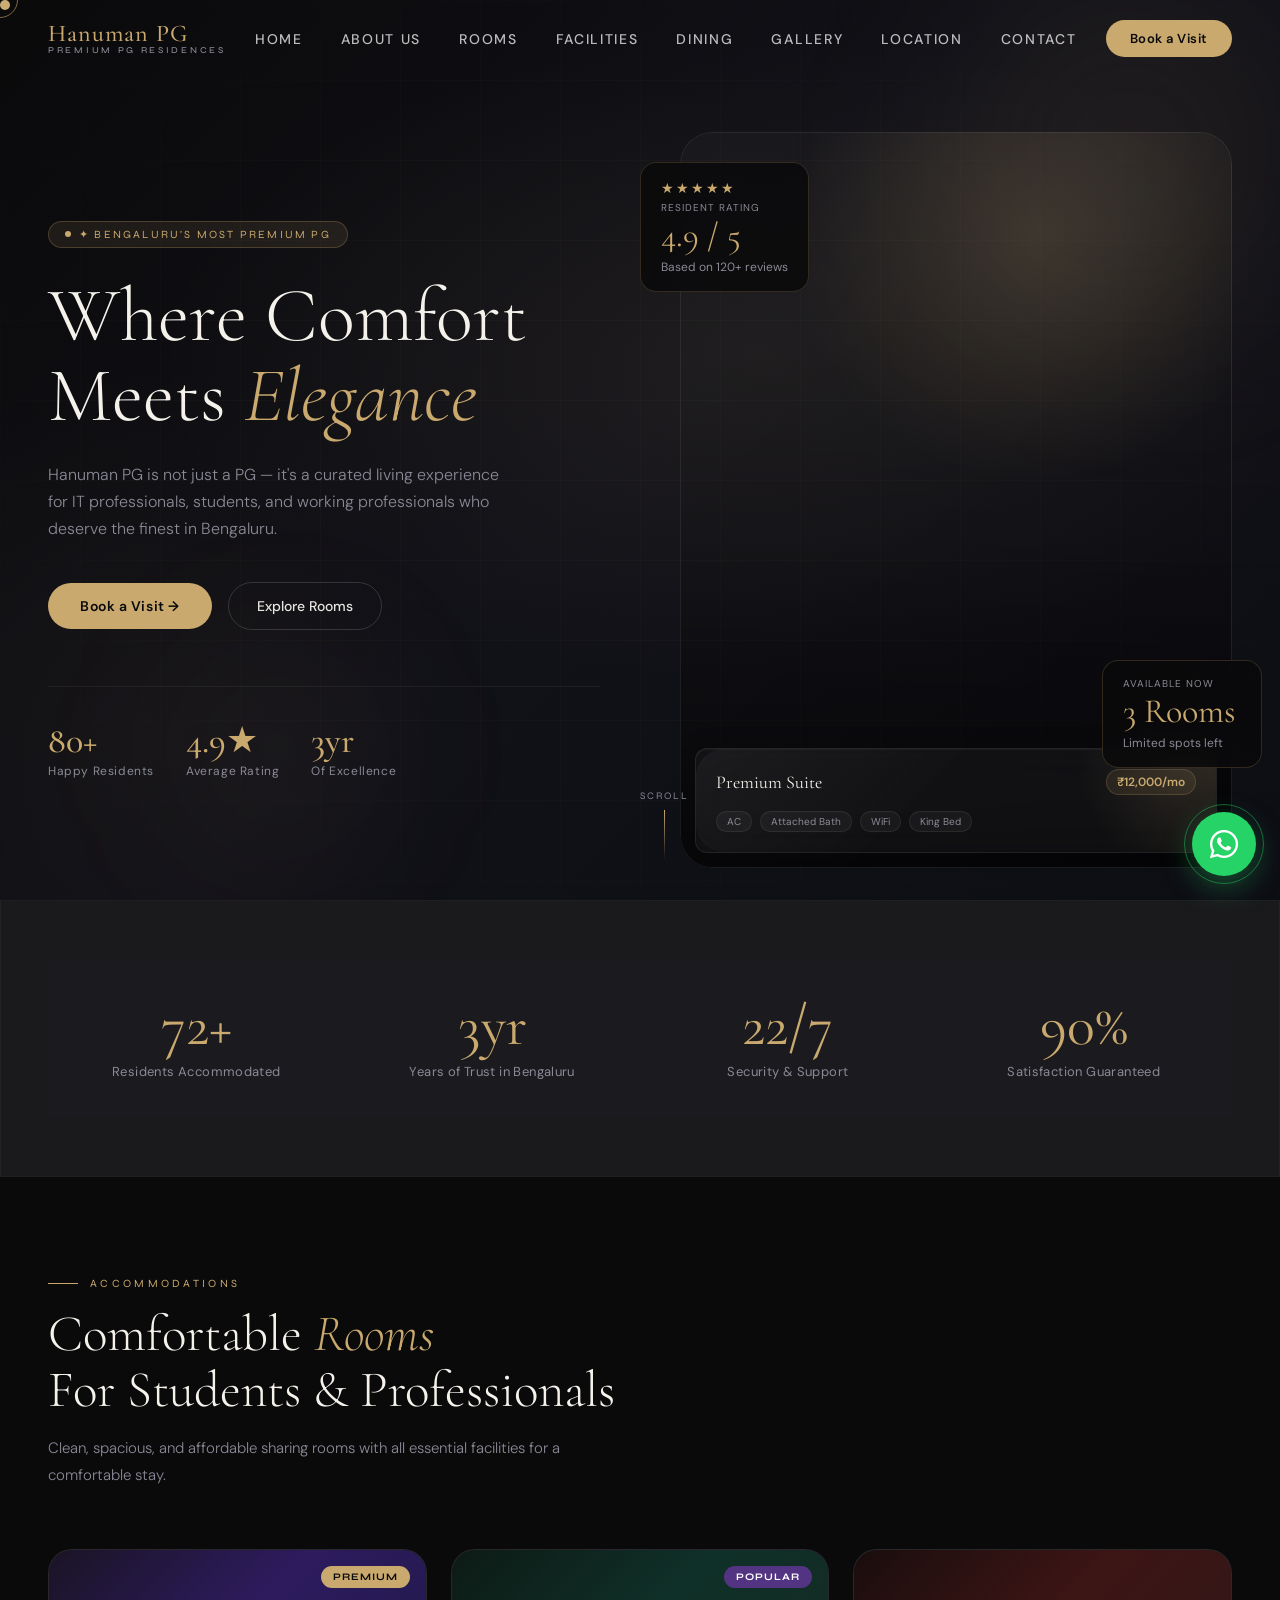
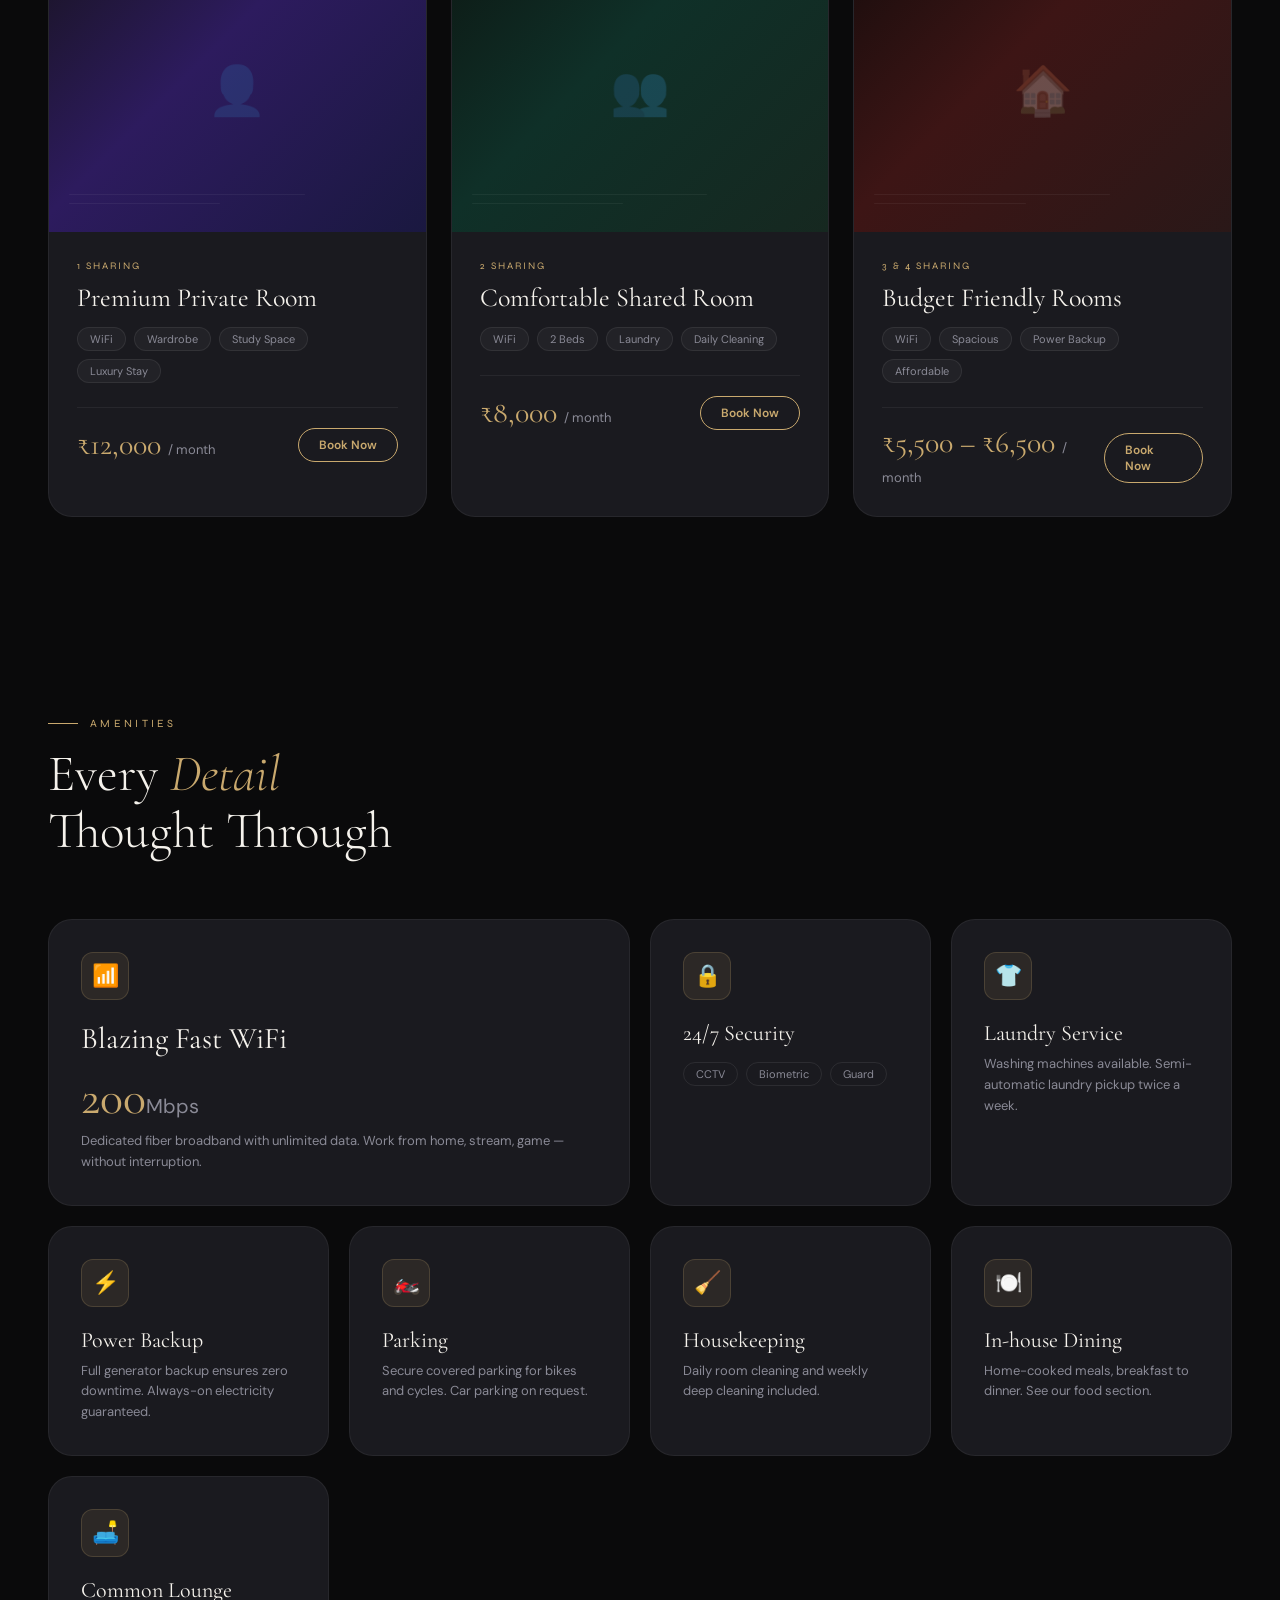
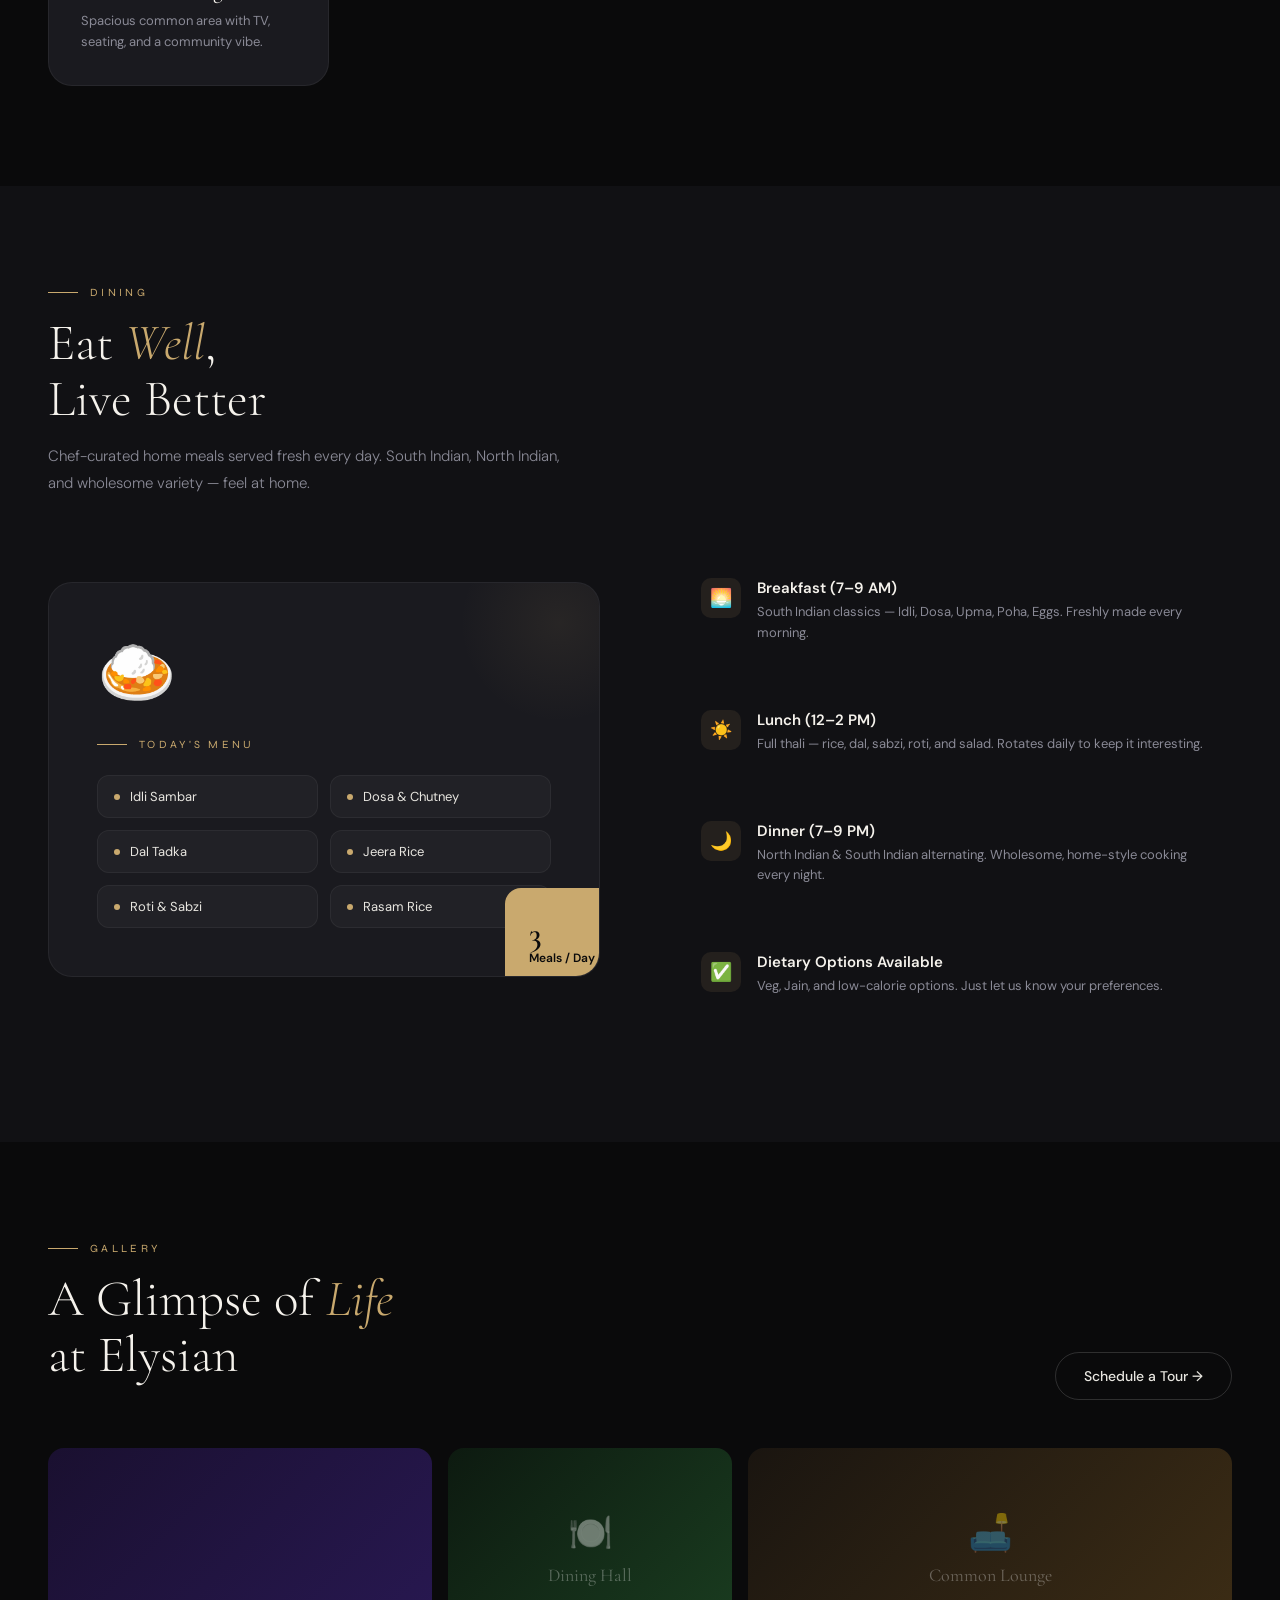
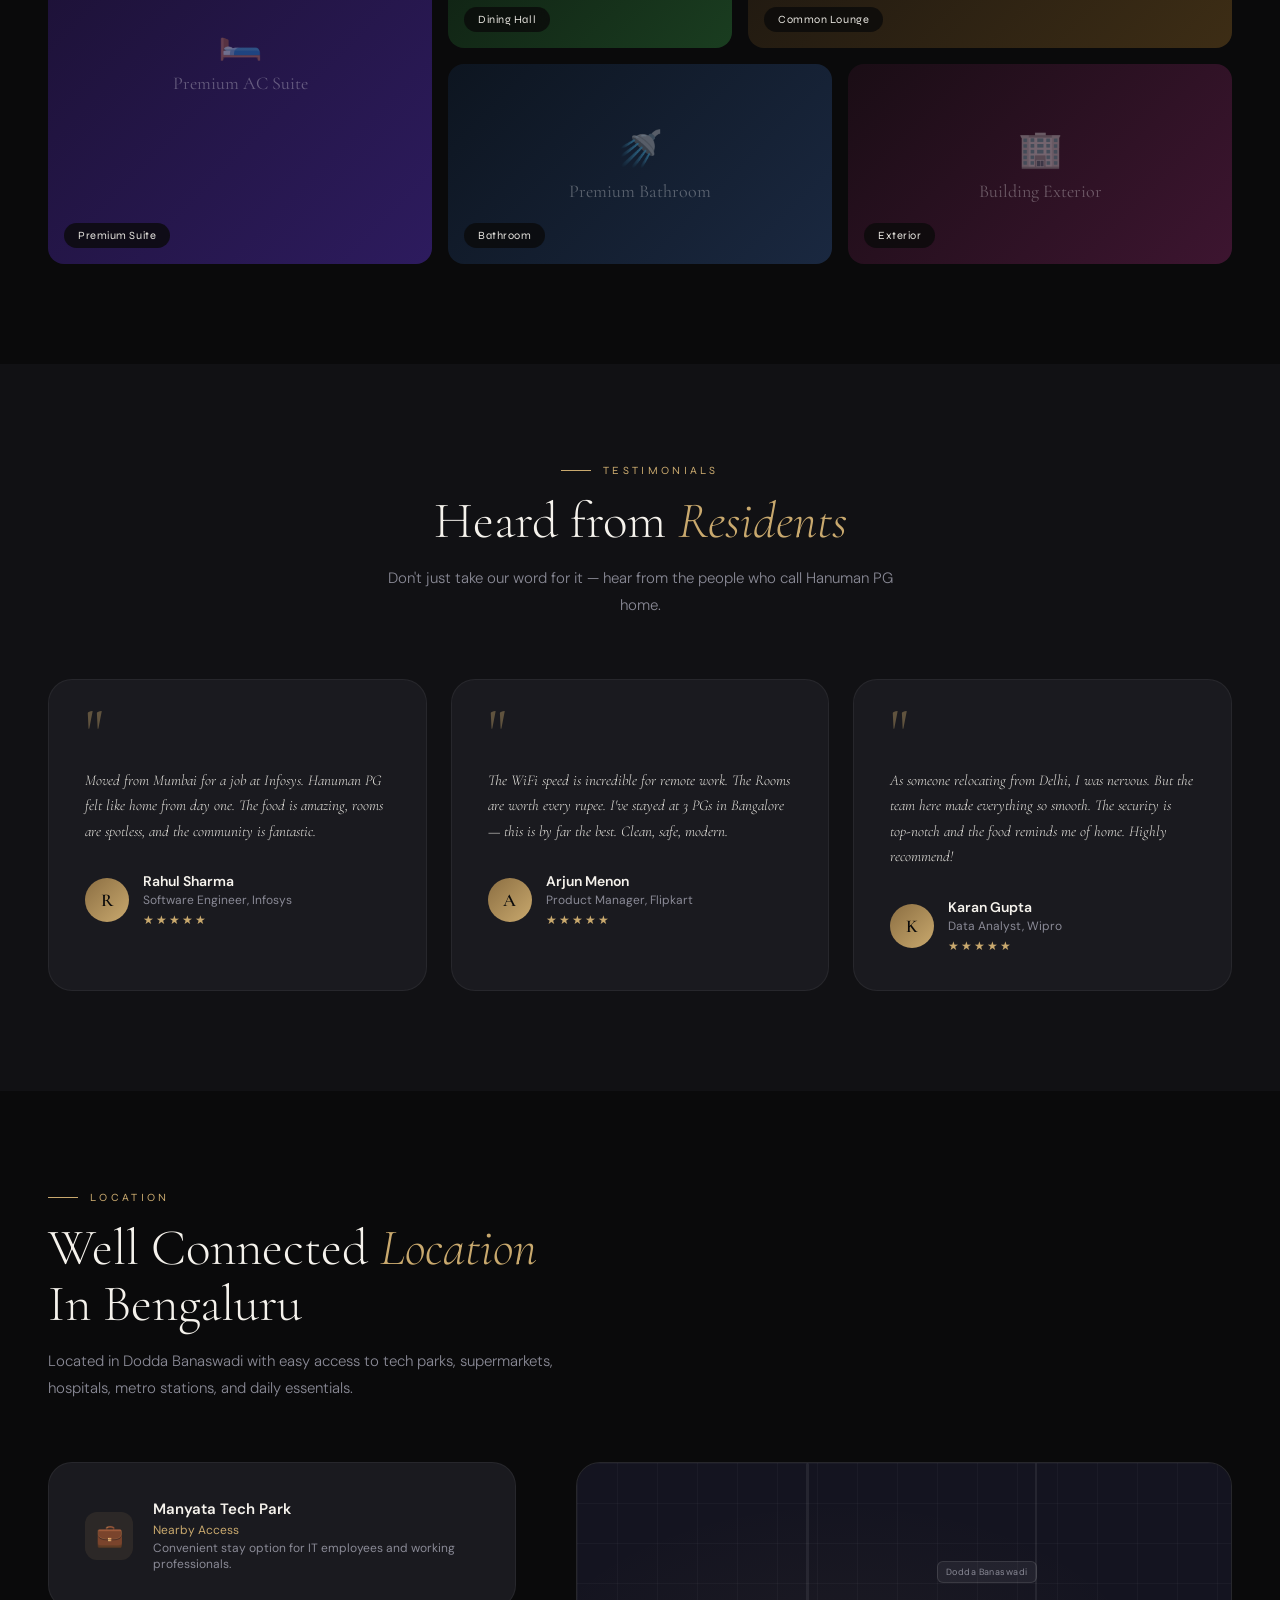
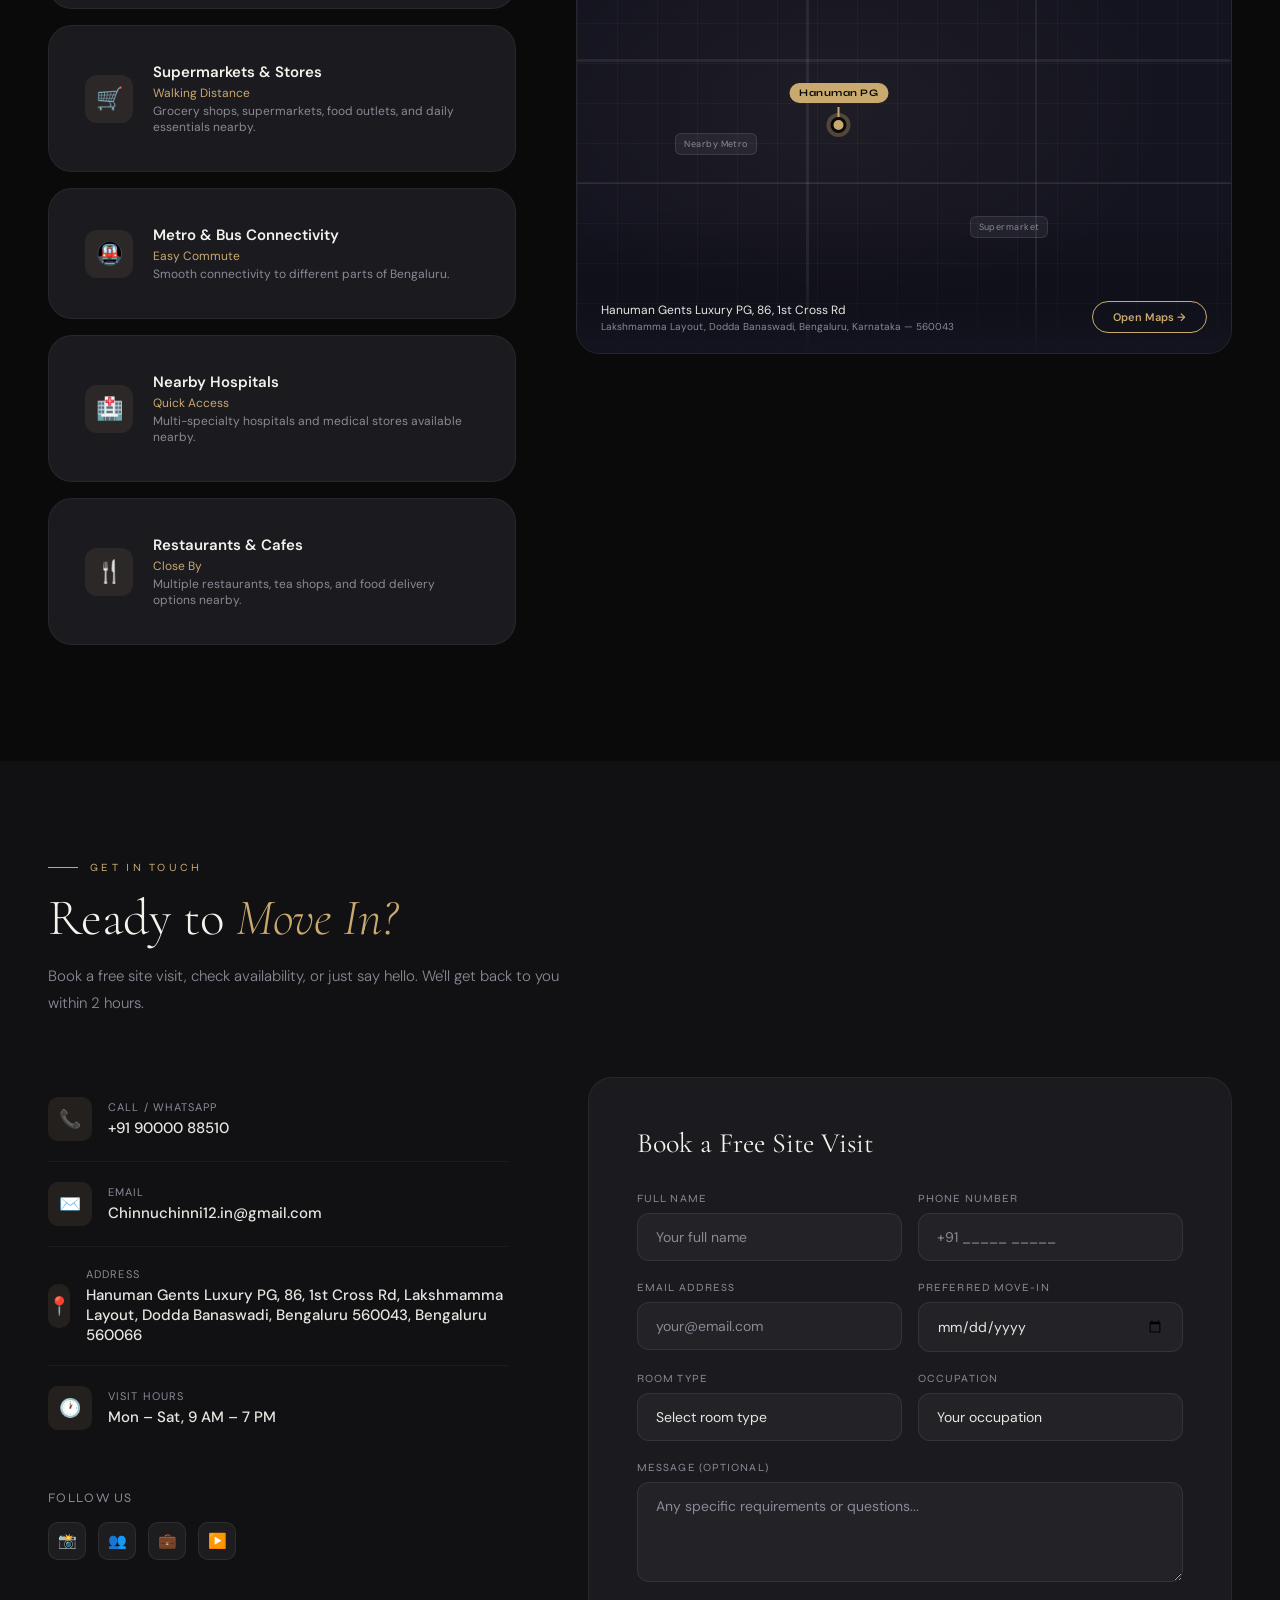
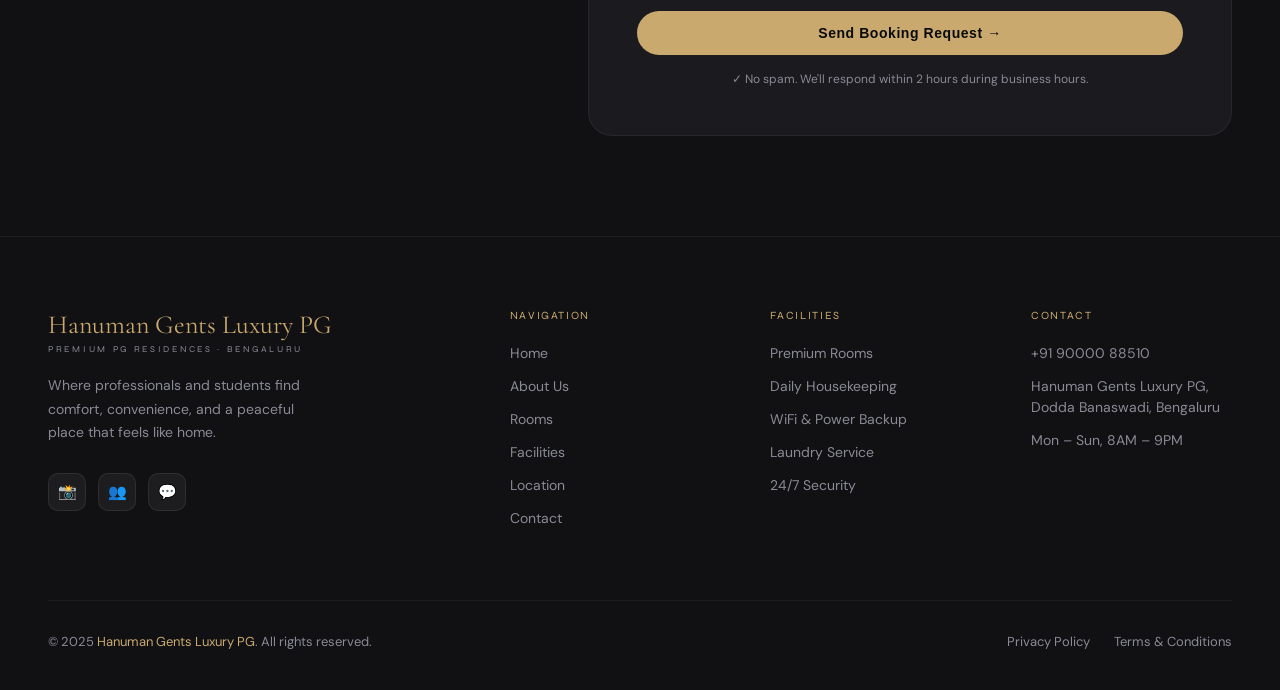
==== commit e12e74d9: "hagh" ====
--- a/index.html
+++ b/index.html
@@ -3,7 +3,7 @@
 <head>
 <meta charset="UTF-8">
 <meta name="viewport" content="width=device-width, initial-scale=1.0">
-<title>Elysian Stay — Premium PG Residences, Bengaluru</title>
+<title>Hanuman PG — Premium PG Residences, Bengaluru</title>
 <link rel="preconnect" href="https://fonts.googleapis.com">
 <link href="https://fonts.googleapis.com/css2?family=Cormorant+Garamond:ital,wght@0,300;0,400;0,500;0,600;1,300;1,400&family=DM+Sans:wght@300;400;500;600&family=Syne:wght@400;500;600;700;800&display=swap" rel="stylesheet">
 <link rel="stylesheet" type="text/css" href="style.css">
@@ -31,13 +31,13 @@
 <!-- Toast notification -->
 <div class="toast" id="toast">
     <div class="toast-title"><span class="toast-dot"></span>New Booking Today</div>
-    <div class="toast-msg">A professional just booked a Premium AC room</div>
+    <div class="toast-msg">A professional just booked a Premium Room</div>
 </div>
 
 <!-- ── NAVBAR ── -->
 <nav id="navbar">
     <a href="index.html" class="nav-logo">
-    Hanuman Gents Luxury PG
+    Hanuman PG
     <span>Premium PG Residences</span>
 </a>
     <ul class="nav-links">
@@ -106,7 +106,7 @@
             <div class="hero-badge">✦ Bengaluru's Most Premium PG</div>
             <h1 class="hero-title">Where Comfort<br />Meets <em>Elegance</em></h1>
             <p class="hero-subtitle">
-                Elysian Stay is not just a PG — it's a curated living experience for IT professionals, students, and
+                Hanuman PG is not just a PG — it's a curated living experience for IT professionals, students, and
                 working professionals who deserve the finest in Bengaluru.
             </p>
             <div class="hero-actions">
@@ -190,101 +190,138 @@
 <section id="rooms">
     <div class="reveal">
         <div class="section-eyebrow">Accommodations</div>
-        <h2 class="section-title">Rooms <em>Crafted</em><br />For Modern Living</h2>
+
+        <h2 class="section-title">
+            Comfortable <em>Rooms</em><br />
+            For Students & Professionals
+        </h2>
+
         <p class="section-desc">
-            From cozy single rooms to premium suites — every space designed for comfort, privacy, and productivity.
+            Clean, spacious, and affordable sharing rooms with all essential facilities for a comfortable stay.
         </p>
     </div>
+
     <div class="rooms-grid">
         <!-- Room 1 -->
         <div class="room-card reveal reveal-delay-1">
             <div class="room-img">
                 <div class="room-img-inner rv-1 room-visual">
                     <div class="rv-overlay">
-                        <div class="rv-icon">🛏️</div>
-                    </div>
+                        <div class="rv-icon">👤</div>
+                    </div>
+
                     <div class="rv-lines">
                         <div class="rv-line"></div>
                         <div class="rv-line"></div>
                     </div>
                 </div>
-                <div class="room-badge">Popular</div>
-            </div>
+
+                <div class="room-badge">Premium</div>
+            </div>
+
             <div class="room-body">
-                <div class="room-type">Single Occupancy</div>
-                <div class="room-name">Classic Studio Room</div>
+                <div class="room-type">1 Sharing</div>
+
+                <div class="room-name">Premium Private Room</div>
+
                 <div class="room-features">
-                    <span class="room-feat">Non-AC</span>
-                    <span class="room-feat">Shared Bath</span>
                     <span class="room-feat">WiFi</span>
-                    <span class="room-feat">Study Table</span>
-                </div>
+
+                    <span class="room-feat">Wardrobe</span>
+
+                    <span class="room-feat">Study Space</span>
+
+                    <span class="room-feat">Luxury Stay</span>
+                </div>
+
                 <div class="room-footer">
                     <div>
-                        <div class="room-price">₹7,000 <span>/ month</span></div>
-                    </div>
-                    <a href="contact.html" class="btn-sm">Book Now</a>
-                </div>
-            </div>
-        </div>
+                        <div class="room-price">₹12,000 <span>/ month</span></div>
+                    </div>
+
+                    <a href="https://wa.me/919000088510" class="btn-sm"> Book Now </a>
+                </div>
+            </div>
+        </div>
+
         <!-- Room 2 -->
         <div class="room-card reveal reveal-delay-2">
             <div class="room-img">
                 <div class="room-img-inner rv-2 room-visual">
                     <div class="rv-overlay">
-                        <div class="rv-icon">🏠</div>
-                    </div>
+                        <div class="rv-icon">👥</div>
+                    </div>
+
                     <div class="rv-lines">
                         <div class="rv-line"></div>
                         <div class="rv-line"></div>
                     </div>
                 </div>
-                <div class="room-badge" style="background: #533483; color: white">Premium</div>
-            </div>
+
+                <div class="room-badge" style="background: #533483; color: white">Popular</div>
+            </div>
+
             <div class="room-body">
-                <div class="room-type">Single Occupancy</div>
-                <div class="room-name">Premium AC Room</div>
+                <div class="room-type">2 Sharing</div>
+
+                <div class="room-name">Comfortable Shared Room</div>
+
                 <div class="room-features">
-                    <span class="room-feat">AC</span>
-                    <span class="room-feat">Attached Bath</span>
                     <span class="room-feat">WiFi</span>
-                    <span class="room-feat">Wardrobe</span>
-                </div>
+
+                    <span class="room-feat">2 Beds</span>
+
+                    <span class="room-feat">Laundry</span>
+
+                    <span class="room-feat">Daily Cleaning</span>
+                </div>
+
                 <div class="room-footer">
                     <div>
-                        <div class="room-price">₹12,000 <span>/ month</span></div>
-                    </div>
-                    <a href="contact.html" class="btn-sm">Book Now</a>
-                </div>
-            </div>
-        </div>
+                        <div class="room-price">₹8,000 <span>/ month</span></div>
+                    </div>
+
+                    <a href="https://wa.me/919000088510" class="btn-sm"> Book Now </a>
+                </div>
+            </div>
+        </div>
+
         <!-- Room 3 -->
         <div class="room-card reveal reveal-delay-3">
             <div class="room-img">
                 <div class="room-img-inner rv-3 room-visual">
                     <div class="rv-overlay">
-                        <div class="rv-icon">👥</div>
-                    </div>
+                        <div class="rv-icon">🏠</div>
+                    </div>
+
                     <div class="rv-lines">
                         <div class="rv-line"></div>
                         <div class="rv-line"></div>
                     </div>
                 </div>
             </div>
+
             <div class="room-body">
-                <div class="room-type">Double Sharing</div>
-                <div class="room-name">Shared Executive Room</div>
+                <div class="room-type">3 & 4 Sharing</div>
+
+                <div class="room-name">Budget Friendly Rooms</div>
+
                 <div class="room-features">
-                    <span class="room-feat">AC</span>
-                    <span class="room-feat">Shared Bath</span>
                     <span class="room-feat">WiFi</span>
-                    <span class="room-feat">2 Beds</span>
-                </div>
+
+                    <span class="room-feat">Spacious</span>
+
+                    <span class="room-feat">Power Backup</span>
+
+                    <span class="room-feat">Affordable</span>
+                </div>
+
                 <div class="room-footer">
                     <div>
-                        <div class="room-price">₹6,000 <span>/ month</span></div>
-                    </div>
-                    <a href="contact.html" class="btn-sm">Book Now</a>
+                        <div class="room-price">₹5,500 – ₹6,500 <span>/ month</span></div>
+                    </div>
+
+                    <a href="https://wa.me/919000088510" class="btn-sm"> Book Now </a>
                 </div>
             </div>
         </div>
@@ -311,7 +348,7 @@
             <div class="bento-icon">🔒</div>
             <div class="bento-title">24/7 Security</div>
             <div class="security-badges">
-                <span class="sec-badge">CCTV</span> 
+                <span class="sec-badge">CCTV</span>
                 <span class="sec-badge">Biometric</span>
                 <span class="sec-badge">Guard</span>
             </div>
@@ -503,14 +540,14 @@
             <div class="section-eyebrow" style="justify-content: center">Testimonials</div>
             <h2 class="section-title" style="text-align: center">Heard from <em>Residents</em></h2>
             <p class="section-desc" style="margin: 0 auto 0">
-                Don't just take our word for it — hear from the people who call Elysian Stay home.
+                Don't just take our word for it — hear from the people who call Hanuman PG home.
             </p>
         </div>
         <div class="testi-grid">
             <div class="testi-card reveal reveal-delay-1">
                 <div class="testi-quote">"</div>
                 <p class="testi-text">
-                    Moved from Mumbai for a job at Infosys. Elysian Stay felt like home from day one. The food is
+                    Moved from Mumbai for a job at Infosys. Hanuman PG felt like home from day one. The food is
                     amazing, rooms are spotless, and the community is fantastic.
                 </p>
                 <div class="testi-author">
@@ -525,8 +562,8 @@
             <div class="testi-card reveal reveal-delay-2">
                 <div class="testi-quote">"</div>
                 <p class="testi-text">
-                    The WiFi speed is incredible for remote work. The AC rooms are worth every rupee. I've stayed at 3
-                    PGs in Bangalore — this is by far the best. Clean, safe, modern.
+                    The WiFi speed is incredible for remote work. The Rooms are worth every rupee. I've stayed at 3 PGs
+                    in Bangalore — this is by far the best. Clean, safe, modern.
                 </p>
                 <div class="testi-author">
                     <div class="testi-avatar">A</div>
@@ -558,91 +595,182 @@
 
 <!-- ── LOCATION ── -->
 <section id="location">
+
     <div class="reveal">
         <div class="section-eyebrow">Location</div>
-        <h2 class="section-title">At the Heart of <em>Tech</em><br />Bengaluru</h2>
+
+        <h2 class="section-title">
+            Well Connected <em>Location</em><br />
+            In Bengaluru
+        </h2>
+
         <p class="section-desc">
-            Strategically located near Whitefield and Marathahalli — minutes from major IT parks and essential services.
+            Located in Dodda Banaswadi with easy access to tech parks, supermarkets, hospitals, metro stations, and daily essentials.
         </p>
     </div>
+
     <div class="location-layout">
+
         <div>
+
             <div class="location-card reveal">
                 <div class="loc-icon">💼</div>
+
                 <div>
-                    <div class="loc-name">Whitefield IT Hub</div>
-                    <div class="loc-dist">5 min drive</div>
-                    <div class="loc-desc">ITPL, Prestige Tech Park, Embassy Tech Village</div>
-                </div>
-            </div>
+                    <div class="loc-name">
+                        Manyata Tech Park
+                    </div>
+
+                    <div class="loc-dist">
+                        Nearby Access
+                    </div>
+
+                    <div class="loc-desc">
+                        Convenient stay option for IT employees and working professionals.
+                    </div>
+                </div>
+            </div>
+
             <div class="location-card reveal reveal-delay-1">
-                <div class="loc-icon">🏙️</div>
+                <div class="loc-icon">🛒</div>
+
                 <div>
-                    <div class="loc-name">Marathahalli</div>
-                    <div class="loc-dist">8 min drive</div>
-                    <div class="loc-desc">Shopping malls, restaurants, banks, and more</div>
-                </div>
-            </div>
+                    <div class="loc-name">
+                        Supermarkets & Stores
+                    </div>
+
+                    <div class="loc-dist">
+                        Walking Distance
+                    </div>
+
+                    <div class="loc-desc">
+                        Grocery shops, supermarkets, food outlets, and daily essentials nearby.
+                    </div>
+                </div>
+            </div>
+
             <div class="location-card reveal reveal-delay-2">
                 <div class="loc-icon">🚇</div>
+
                 <div>
-                    <div class="loc-name">Metro Station</div>
-                    <div class="loc-dist">12 min walk</div>
-                    <div class="loc-desc">Purple Line — easy access across Bengaluru</div>
-                </div>
-            </div>
+                    <div class="loc-name">
+                        Metro & Bus Connectivity
+                    </div>
+
+                    <div class="loc-dist">
+                        Easy Commute
+                    </div>
+
+                    <div class="loc-desc">
+                        Smooth connectivity to different parts of Bengaluru.
+                    </div>
+                </div>
+            </div>
+
             <div class="location-card reveal reveal-delay-3">
                 <div class="loc-icon">🏥</div>
+
                 <div>
-                    <div class="loc-name">Manipal Hospital</div>
-                    <div class="loc-dist">3 km</div>
-                    <div class="loc-desc">Nearest multi-specialty hospital for emergencies</div>
-                </div>
-            </div>
+                    <div class="loc-name">
+                        Nearby Hospitals
+                    </div>
+
+                    <div class="loc-dist">
+                        Quick Access
+                    </div>
+
+                    <div class="loc-desc">
+                        Multi-specialty hospitals and medical stores available nearby.
+                    </div>
+                </div>
+            </div>
+
             <div class="location-card reveal reveal-delay-4">
-                <div class="loc-icon">🛒</div>
+                <div class="loc-icon">🍴</div>
+
                 <div>
-                    <div class="loc-name">DMart / Supermarkets</div>
-                    <div class="loc-dist">500m walk</div>
-                    <div class="loc-desc">Daily essentials always within reach</div>
-                </div>
-            </div>
-        </div>
+                    <div class="loc-name">
+                        Restaurants & Cafes
+                    </div>
+
+                    <div class="loc-dist">
+                        Close By
+                    </div>
+
+                    <div class="loc-desc">
+                        Multiple restaurants, tea shops, and food delivery options nearby.
+                    </div>
+                </div>
+            </div>
+
+        </div>
+
         <div class="reveal reveal-delay-2">
+
             <div class="map-mock">
+
                 <div class="map-bg">
+
                     <div class="map-lines"></div>
+
                     <div class="map-roads">
                         <div class="map-road mr1"></div>
                         <div class="map-road mr2"></div>
                         <div class="map-road mr3"></div>
                         <div class="map-road mr4"></div>
                     </div>
-                    <div class="map-landmark ml1">ITPL</div>
-                    <div class="map-landmark ml2">Marathahalli</div>
-                    <div class="map-landmark ml3">DMart</div>
+
+                    <div class="map-landmark ml1">
+                        Dodda Banaswadi
+                    </div>
+
+                    <div class="map-landmark ml2">
+                        Nearby Metro
+                    </div>
+
+                    <div class="map-landmark ml3">
+                        Supermarket
+                    </div>
+
                     <div class="map-pin">
-                        <div class="pin-label">Elysian Stay</div>
+                        <div class="pin-label">
+                            Hanuman PG
+                        </div>
+
                         <div class="pin-tail"></div>
+
                         <div class="pin-dot"></div>
                     </div>
-                </div>
-              <div class="map-footer">
-    <div class="map-addr">
-        Hanuman Gents Luxury PG, 86, 1st Cross Rd
-        <span>Lakshmamma Layout, Dodda Banaswadi, Bengaluru, Karnataka — 560043</span>
+
+                </div>
+
+                <div class="map-footer">
+
+                    <div class="map-addr">
+                        Hanuman Gents Luxury PG, 86, 1st Cross Rd
+
+                        <span>
+                            Lakshmamma Layout, Dodda Banaswadi, Bengaluru, Karnataka — 560043
+                        </span>
+                    </div>
+
+                    <a
+                        href="https://www.google.com/maps/dir/13.0033912,77.6428625/Hanuman+gents+luxury+Pg,+86,+1st+Cross+Rd,+Lakshmamma+Layout,+Dodda+Banaswadi,+Bengaluru,+Karnataka+560043/@13.0091897,77.6376546,5012m/data=!3m2!1e3!4b1!4m9!4m8!1m1!4e1!1m5!1m1!1s0x3bae11007e8dc733:0x465aa2cfb8444f80!2m2!1d77.6539351!2d13.0139519!5m1!1e2?entry=ttu&g_ep=EgoyMDI2MDUxMy4wIKXMDSoASAFQAw%3D%3D"
+                        target="_blank"
+                        class="btn-sm"
+                        style="font-size: 11px"
+                    >
+                        Open Maps →
+                    </a>
+
+                </div>
+
+            </div>
+
+        </div>
+
     </div>
 
-    <a href="https://www.google.com/maps/dir//Hanuman+gents+luxury+Pg,+86,+1st+Cross+Rd,+Lakshmamma+Layout,+Dodda+Banaswadi,+Bengaluru,+Karnataka+560043/data=!4m6!4m5!1m1!4e2!1m2!1m1!1s0x3bae11007e8dc733:0x465aa2cfb8444f80?sa=X&ved=1t:57443&ictx=111"
-       target="_blank"
-       class="btn-sm"
-       style="font-size: 11px">
-        Open Maps →
-    </a>
-             </div>
-            </div>
-        </div>
-    </div>
 </section>
 
 <!-- ── CONTACT ── -->
@@ -668,14 +796,17 @@
                     <div class="contact-icon">✉️</div>
                     <div>
                         <div class="contact-label">Email</div>
-                        <div class="contact-value">hello@elysianstay.in</div>
+                        <div class="contact-value">Chinnuchinni12.in@gmail.com</div>
                     </div>
                 </div>
                 <div class="contact-detail">
                     <div class="contact-icon">📍</div>
                     <div>
                         <div class="contact-label">Address</div>
-                        <div class="contact-value">Hanuman Gents Luxury PG, 86, 1st Cross Rd, Lakshmamma Layout, Dodda Banaswadi, Bengaluru 560043, Bengaluru 560066</div>
+                        <div class="contact-value">
+                            Hanuman Gents Luxury PG, 86, 1st Cross Rd, Lakshmamma Layout, Dodda Banaswadi, Bengaluru
+                            560043, Bengaluru 560066
+                        </div>
                     </div>
                 </div>
                 <div class="contact-detail" style="border-bottom: none">
@@ -732,21 +863,34 @@
                     <div class="form-row">
                         <div class="form-group">
                             <label class="form-label">Room Type</label>
+
                             <select class="form-select form-input">
                                 <option value="">Select room type</option>
-                                <option>Classic Studio (₹7,000/mo)</option>
-                                <option>Premium AC Room (₹12,000/mo)</option>
-                                <option>Shared Executive (₹6,000/mo)</option>
+
+                                <option>1 Sharing (₹12,000/month)</option>
+
+                                <option>2 Sharing (₹8,000/month)</option>
+
+                                <option>3 Sharing (₹6,500/month)</option>
+
+                                <option>4 Sharing (₹5,500/month)</option>
                             </select>
                         </div>
+
                         <div class="form-group">
                             <label class="form-label">Occupation</label>
+
                             <select class="form-select form-input">
                                 <option value="">Your occupation</option>
+
                                 <option>IT Professional</option>
+
                                 <option>Student</option>
+
                                 <option>Working Professional</option>
-                                <option>Relocating to Bengaluru</option>
+
+                                <option>Job Seeker</option>
+
                                 <option>Other</option>
                             </select>
                         </div>
@@ -768,103 +912,91 @@
 
 <!-- ── FOOTER ── -->
 <footer>
-  <div class="footer-inner">
-    <div class="footer-grid">
-
-        <div class="footer-brand">
-            <span class="footer-logo">Hanuman Gents Luxury PG</span>
-            <span class="footer-logo-sub">Premium PG Residences · Bengaluru</span>
-
-            <p class="footer-tagline">
-                Where professionals and students find comfort, convenience, and a peaceful place that feels like home.
-            </p>
-
-            <div class="social-links">
-                <a href="https://www.instagram.com/hanuman_gents_pg/" class="social-link" title="Instagram">📸</a>
-
-                <a href="https://www.facebook.com/hanuman.gents.pg" class="social-link" title="Facebook">👥</a>
-
-                <a href="https://wa.me/919000088510" class="social-link" title="WhatsApp">💬</a>
-            </div>
-        </div>
-
-        <div>
-            <div class="footer-col-title">Navigation</div>
-
-            <ul class="footer-links">
-                <li><a href="index.html">Home</a></li>
-
-                <li><a href="about-us.html">About Us</a></li>
-
-                <li><a href="rooms.html">Rooms</a></li>
-
-                <li><a href="facilities.html">Facilities</a></li>
-
-                <li><a href="location.html">Location</a></li>
-
-                <li><a href="contact.html">Contact</a></li>
-            </ul>
-        </div>
-
-        <div>
-            <div class="footer-col-title">Facilities</div>
-
-            <ul class="footer-links">
-                <li><a href="#">Premium Rooms</a></li>
-
-                <li><a href="#">Daily Housekeeping</a></li>
-
-                <li><a href="#">WiFi & Power Backup</a></li>
-
-                <li><a href="#">Laundry Service</a></li>
-
-                <li><a href="#">24/7 Security</a></li>
-            </ul>
-        </div>
-
-        <div>
-            <div class="footer-col-title">Contact</div>
-
-            <ul class="footer-links">
-                <li>
-                    <a href="tel:+919000088510">
-                        +91 90000 88510
-                    </a>
-                </li>
-
-                <li>
-                    <a href="#">
-                        Hanuman Gents Luxury PG,
-                        Dodda Banaswadi, Bengaluru
-                    </a>
-                </li>
-
-                <li>
-                    <a href="#">
-                        Mon – Sun, 8AM – 9PM
-                    </a>
-                </li>
-            </ul>
-        </div>
-
+    <div class="footer-inner">
+        <div class="footer-grid">
+            <div class="footer-brand">
+                <span class="footer-logo">Hanuman Gents Luxury PG</span>
+                <span class="footer-logo-sub">Premium PG Residences · Bengaluru</span>
+
+                <p class="footer-tagline">
+                    Where professionals and students find comfort, convenience, and a peaceful place that feels like
+                    home.
+                </p>
+
+                <div class="social-links">
+                    <a href="https://www.instagram.com/hanuman_gents_pg/" class="social-link" title="Instagram">📸</a>
+
+                    <a href="https://www.facebook.com/hanuman.gents.pg" class="social-link" title="Facebook">👥</a>
+
+                    <a href="https://wa.me/919000088510" class="social-link" title="WhatsApp">💬</a>
+                </div>
+            </div>
+
+            <div>
+                <div class="footer-col-title">Navigation</div>
+
+                <ul class="footer-links">
+                    <li><a href="index.html">Home</a></li>
+
+                    <li><a href="about-us.html">About Us</a></li>
+
+                    <li><a href="rooms.html">Rooms</a></li>
+
+                    <li><a href="facilities.html">Facilities</a></li>
+
+                    <li><a href="location.html">Location</a></li>
+
+                    <li><a href="contact.html">Contact</a></li>
+                </ul>
+            </div>
+
+            <div>
+                <div class="footer-col-title">Facilities</div>
+
+                <ul class="footer-links">
+                    <li><a href="#">Premium Rooms</a></li>
+
+                    <li><a href="#">Daily Housekeeping</a></li>
+
+                    <li><a href="#">WiFi & Power Backup</a></li>
+
+                    <li><a href="#">Laundry Service</a></li>
+
+                    <li><a href="#">24/7 Security</a></li>
+                </ul>
+            </div>
+
+            <div>
+                <div class="footer-col-title">Contact</div>
+
+                <ul class="footer-links">
+                    <li>
+                        <a href="tel:+919000088510"> +91 90000 88510 </a>
+                    </li>
+
+                    <li>
+                        <a href="#"> Hanuman Gents Luxury PG, Dodda Banaswadi, Bengaluru </a>
+                    </li>
+
+                    <li>
+                        <a href="#"> Mon – Sun, 8AM – 9PM </a>
+                    </li>
+                </ul>
+            </div>
+        </div>
+
+        <div class="footer-bottom">
+            <p class="footer-copy">© 2025 <span>Hanuman Gents Luxury PG</span>. All rights reserved.</p>
+
+            <div class="footer-legal">
+                <a href="#">Privacy Policy</a>
+
+                <a href="#">Terms & Conditions</a>
+            </div>
+        </div>
     </div>
-
-    <div class="footer-bottom">
-
-        <p class="footer-copy">
-            © 2025 <span>Hanuman Gents Luxury PG</span>.
-            All rights reserved.
-        </p>
-
-        <div class="footer-legal">
-            <a href="#">Privacy Policy</a>
-
-            <a href="#">Terms & Conditions</a>
-        </div>
-
-    </div>
-</div>
 </footer>
+
 
 
 <script>
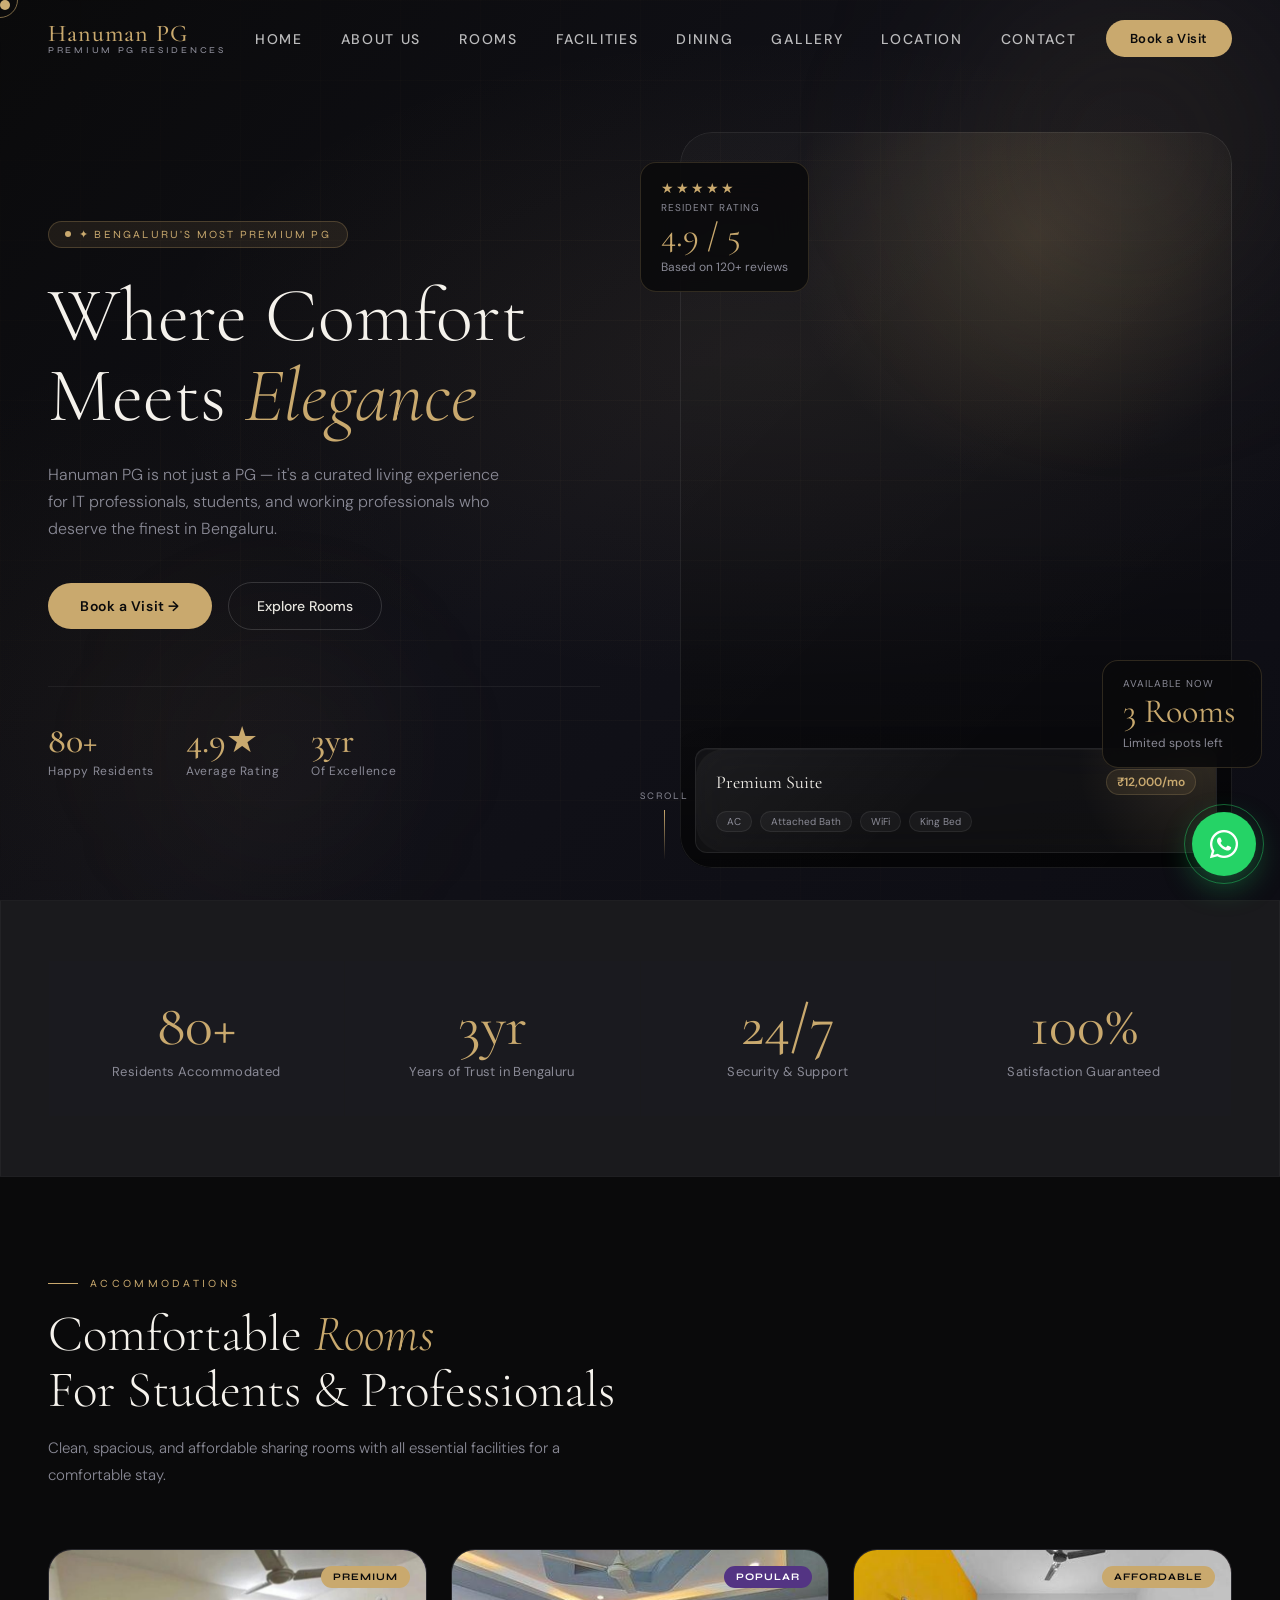
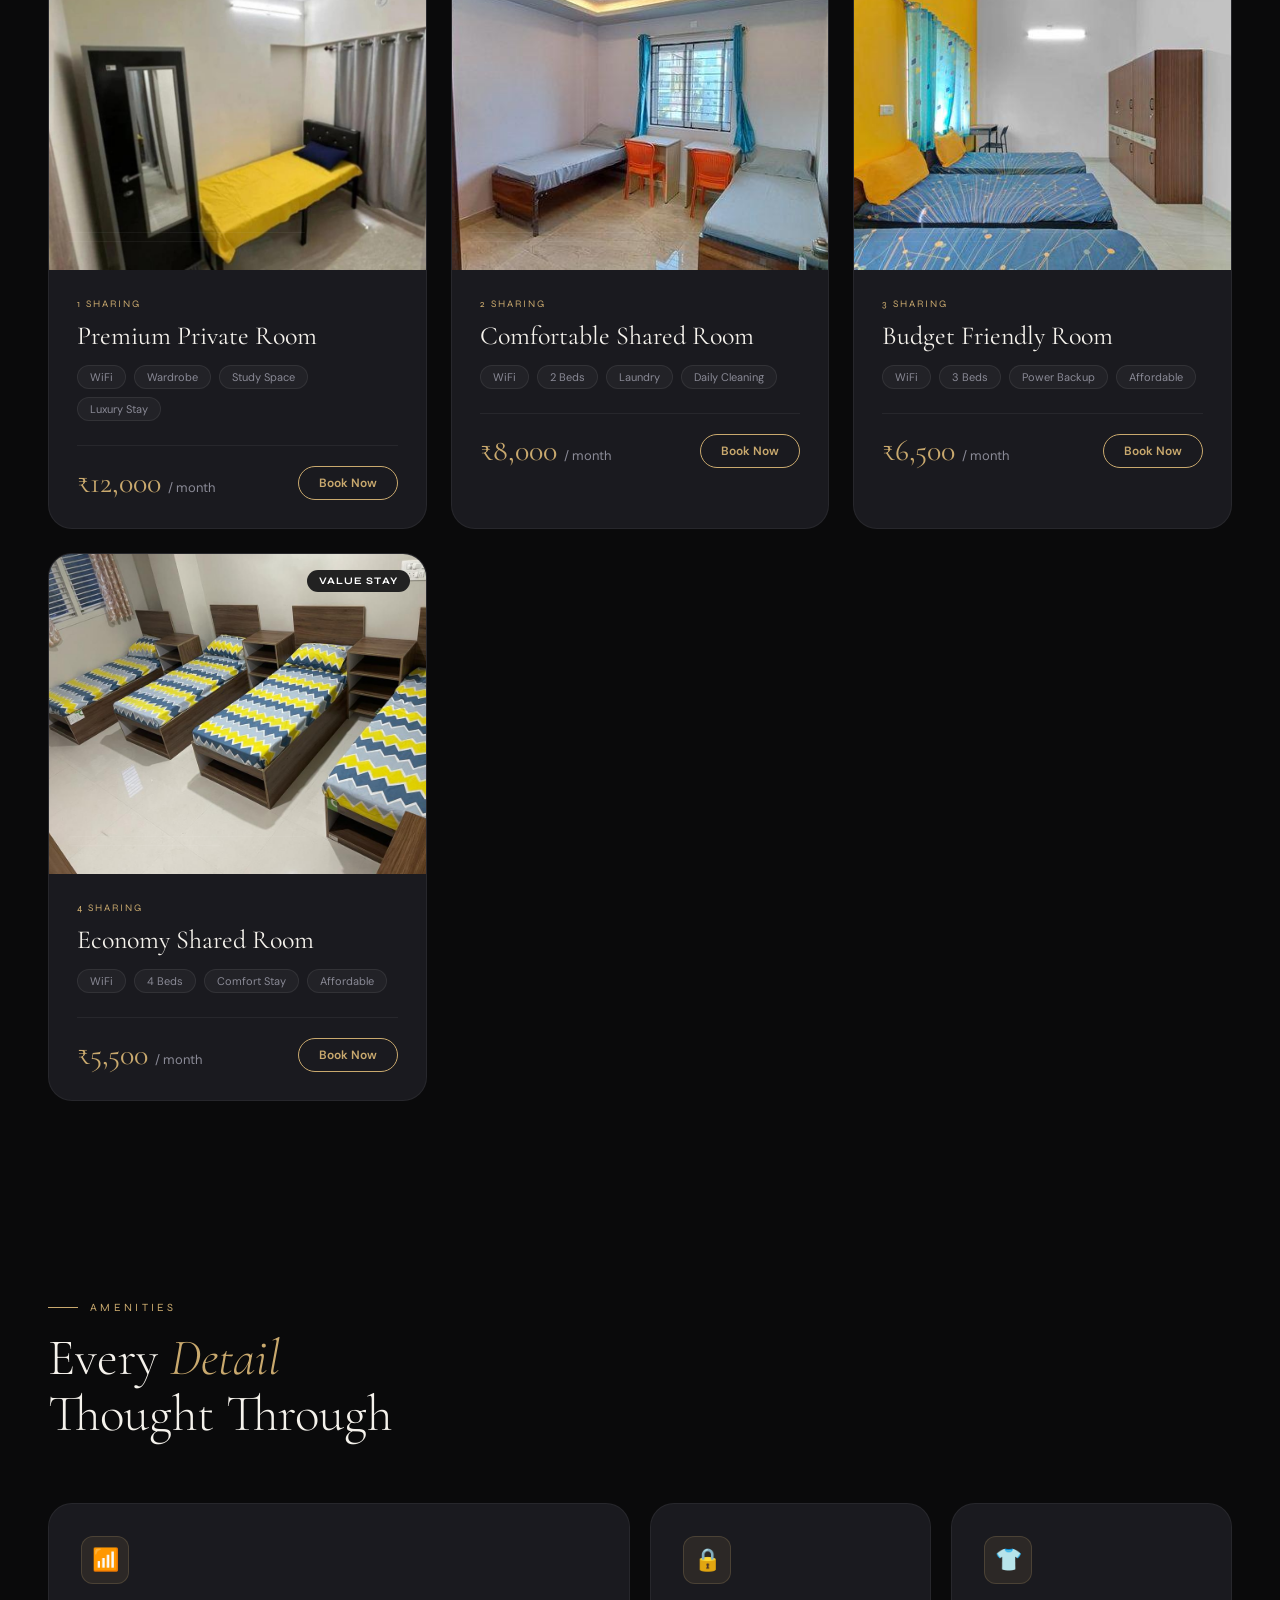
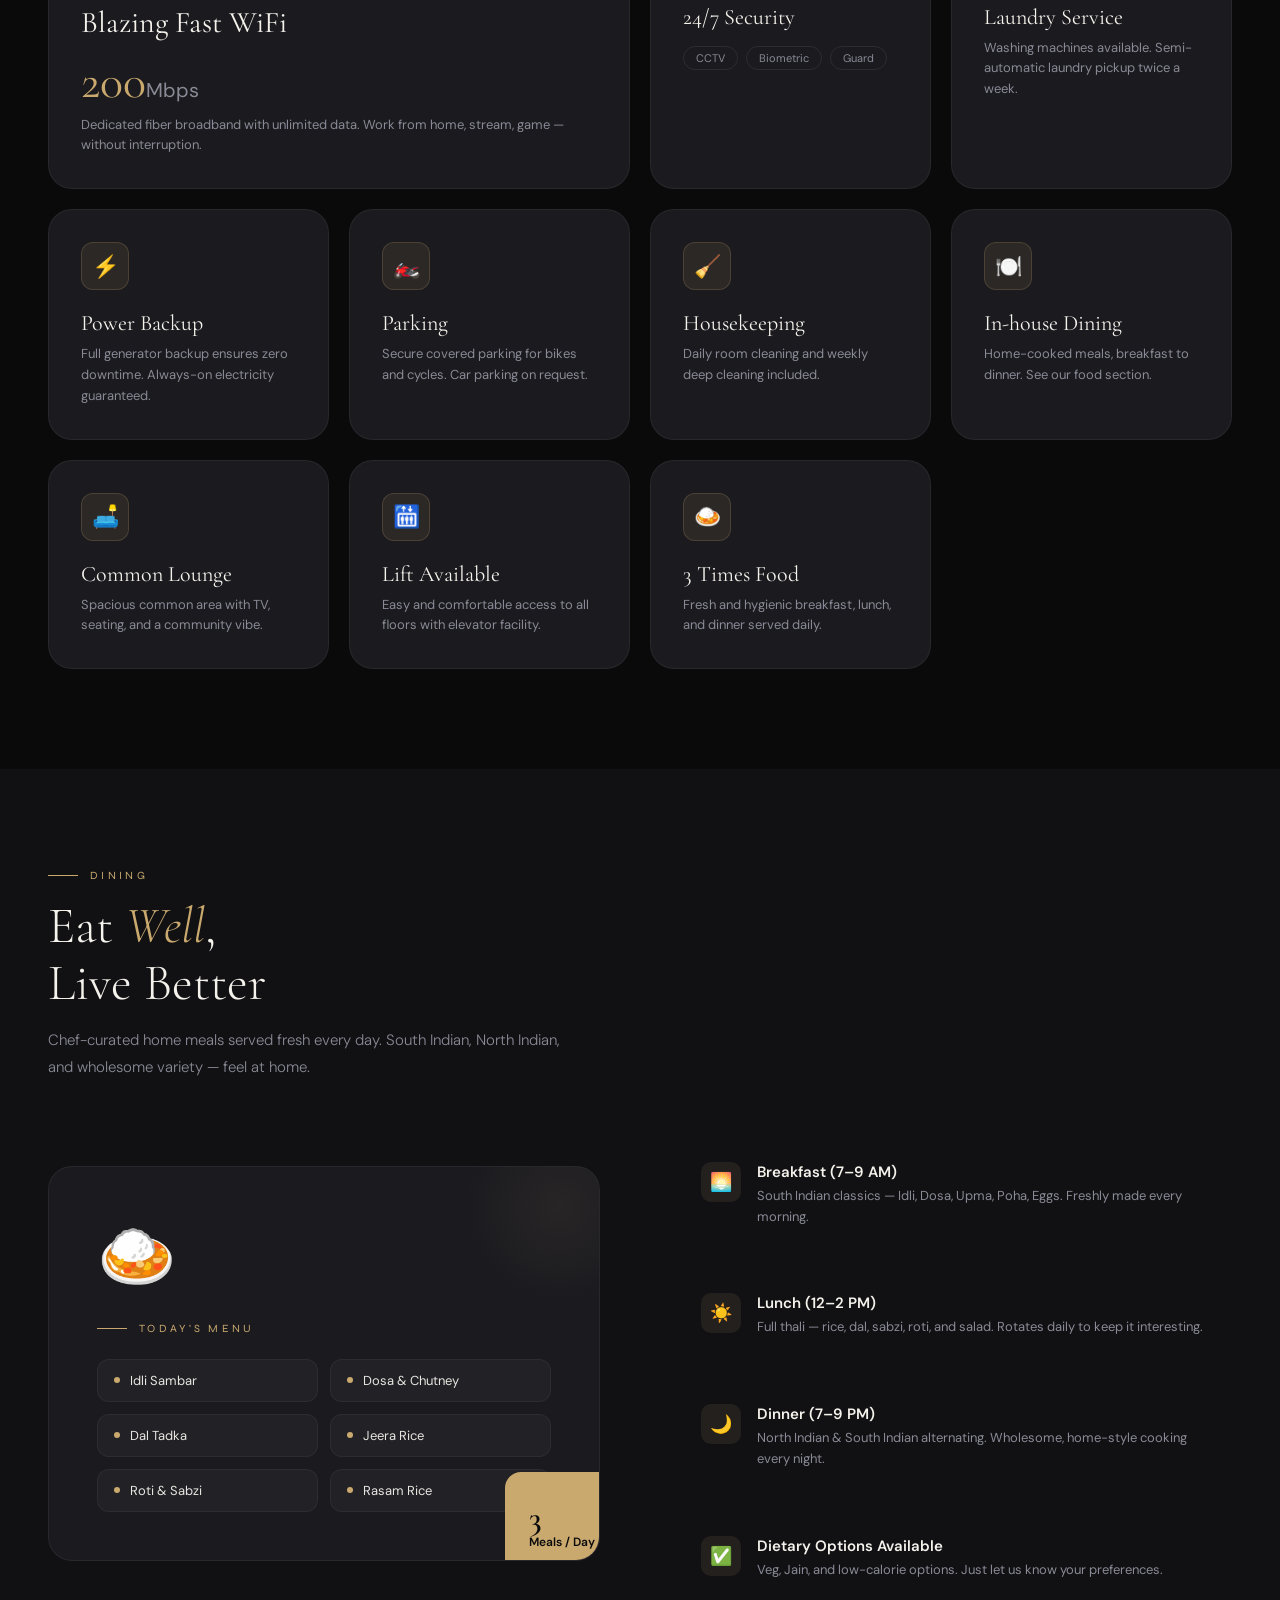
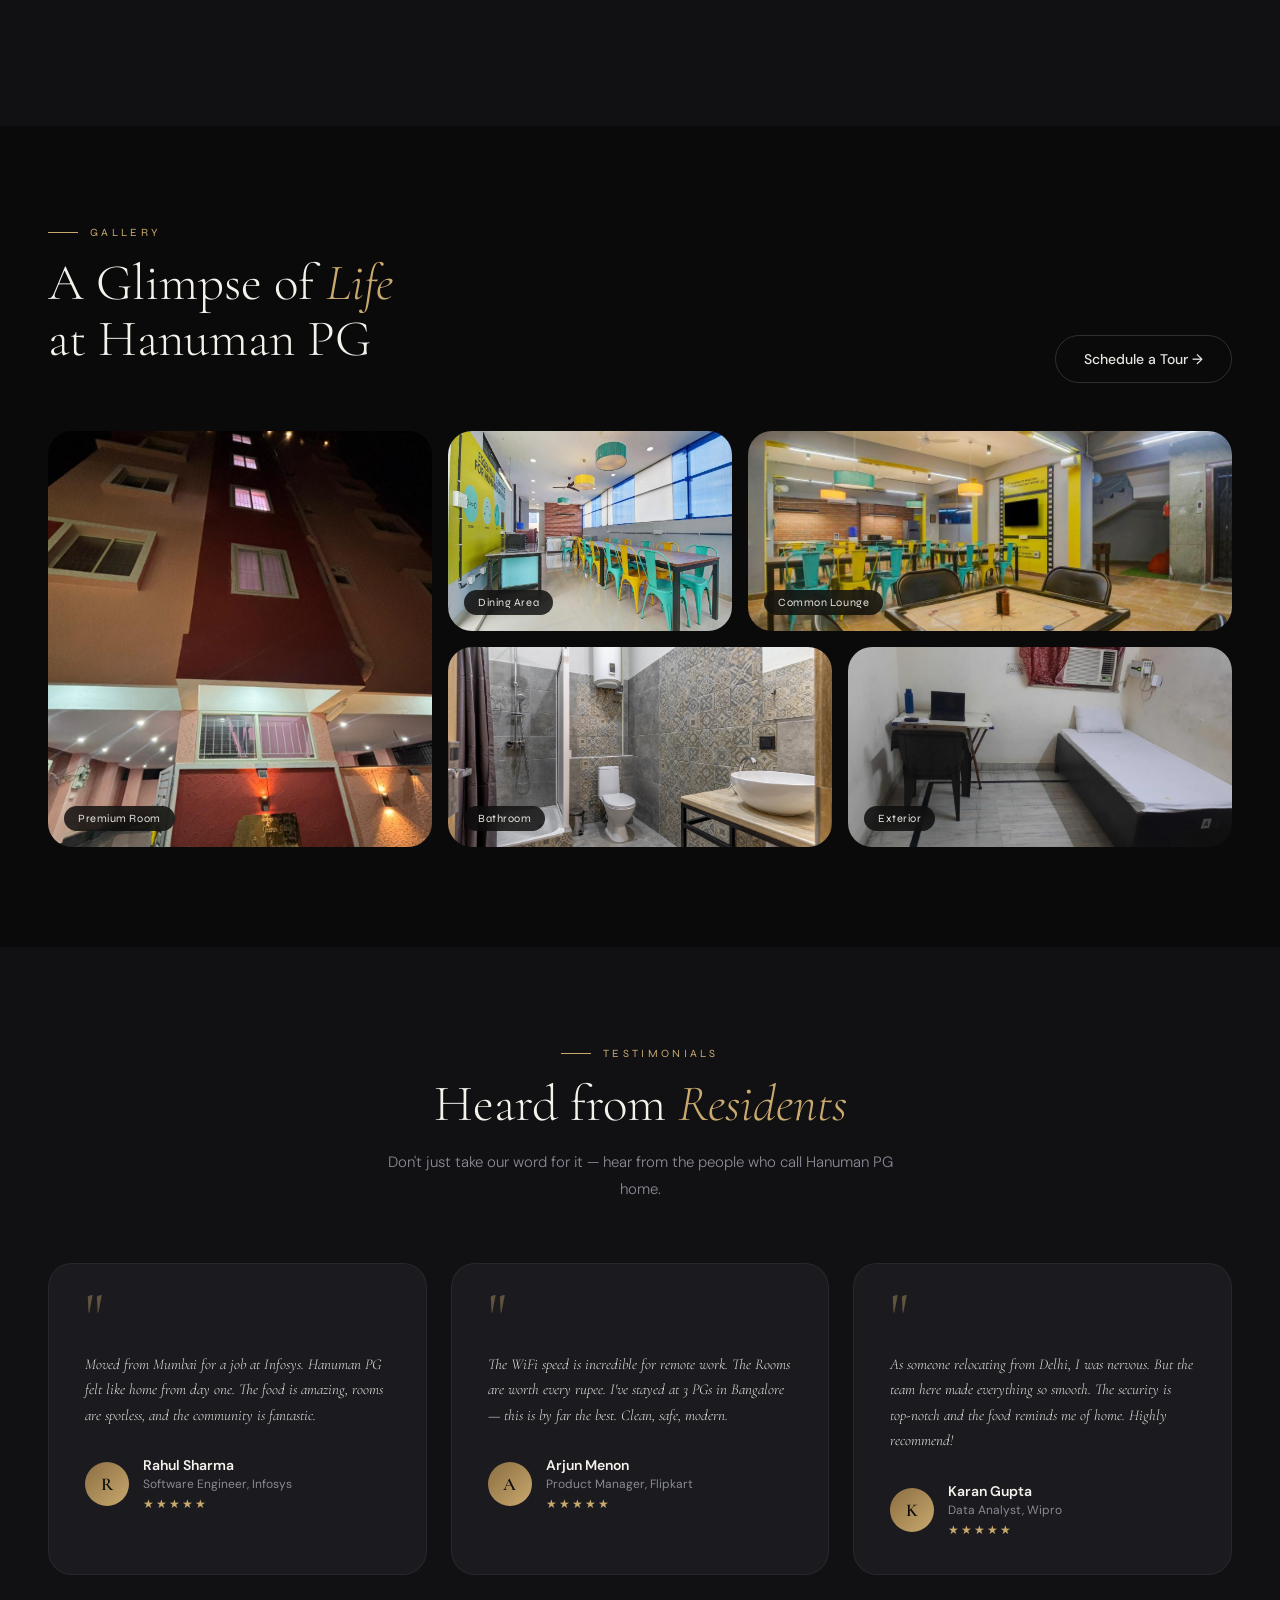
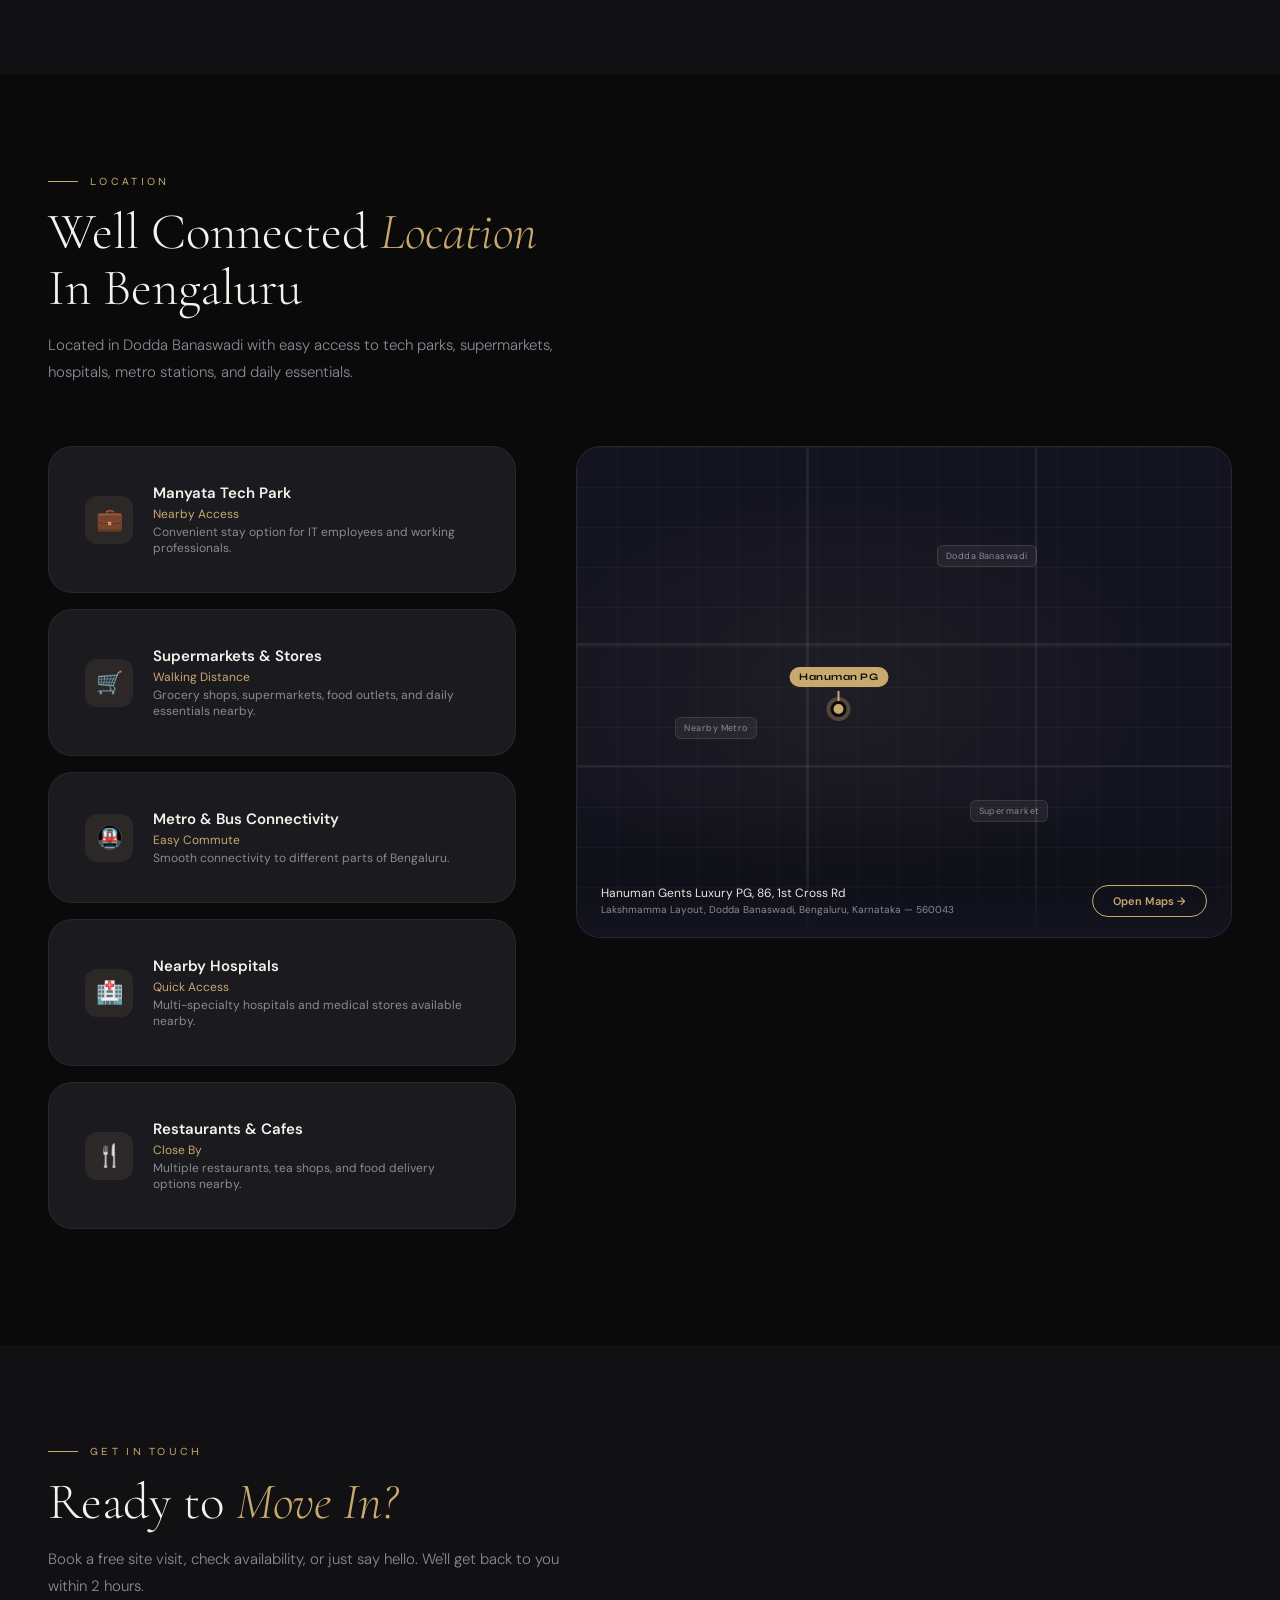
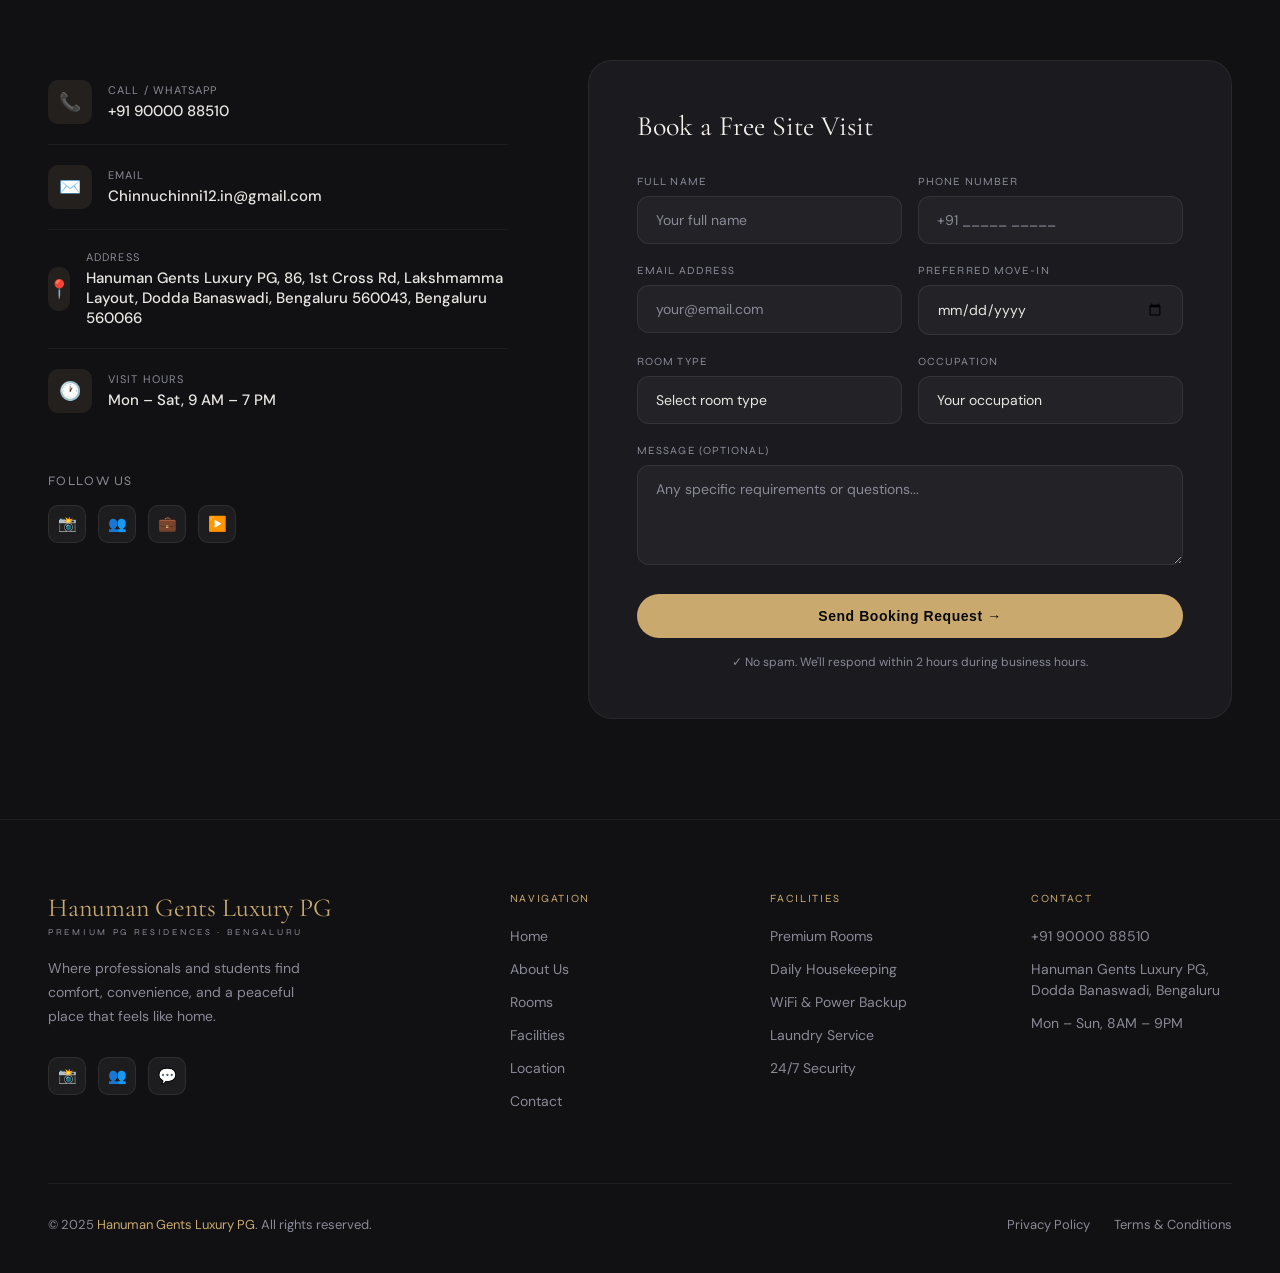
==== commit ae505237: "hagsdhj" ====
--- a/index.html
+++ b/index.html
@@ -202,129 +202,253 @@
     </div>
 
     <div class="rooms-grid">
-        <!-- Room 1 -->
-        <div class="room-card reveal reveal-delay-1">
-            <div class="room-img">
-                <div class="room-img-inner rv-1 room-visual">
-                    <div class="rv-overlay">
-                        <div class="rv-icon">👤</div>
-                    </div>
-
-                    <div class="rv-lines">
-                        <div class="rv-line"></div>
-                        <div class="rv-line"></div>
-                    </div>
-                </div>
-
-                <div class="room-badge">Premium</div>
-            </div>
-
-            <div class="room-body">
-                <div class="room-type">1 Sharing</div>
-
-                <div class="room-name">Premium Private Room</div>
-
-                <div class="room-features">
-                    <span class="room-feat">WiFi</span>
-
-                    <span class="room-feat">Wardrobe</span>
-
-                    <span class="room-feat">Study Space</span>
-
-                    <span class="room-feat">Luxury Stay</span>
-                </div>
-
-                <div class="room-footer">
-                    <div>
-                        <div class="room-price">₹12,000 <span>/ month</span></div>
-                    </div>
-
-                    <a href="https://wa.me/919000088510" class="btn-sm"> Book Now </a>
-                </div>
-            </div>
-        </div>
-
-        <!-- Room 2 -->
-        <div class="room-card reveal reveal-delay-2">
-            <div class="room-img">
-                <div class="room-img-inner rv-2 room-visual">
-                    <div class="rv-overlay">
-                        <div class="rv-icon">👥</div>
-                    </div>
-
-                    <div class="rv-lines">
-                        <div class="rv-line"></div>
-                        <div class="rv-line"></div>
-                    </div>
-                </div>
-
-                <div class="room-badge" style="background: #533483; color: white">Popular</div>
-            </div>
-
-            <div class="room-body">
-                <div class="room-type">2 Sharing</div>
-
-                <div class="room-name">Comfortable Shared Room</div>
-
-                <div class="room-features">
-                    <span class="room-feat">WiFi</span>
-
-                    <span class="room-feat">2 Beds</span>
-
-                    <span class="room-feat">Laundry</span>
-
-                    <span class="room-feat">Daily Cleaning</span>
-                </div>
-
-                <div class="room-footer">
-                    <div>
-                        <div class="room-price">₹8,000 <span>/ month</span></div>
-                    </div>
-
-                    <a href="https://wa.me/919000088510" class="btn-sm"> Book Now </a>
-                </div>
-            </div>
-        </div>
-
-        <!-- Room 3 -->
-        <div class="room-card reveal reveal-delay-3">
-            <div class="room-img">
-                <div class="room-img-inner rv-3 room-visual">
-                    <div class="rv-overlay">
-                        <div class="rv-icon">🏠</div>
-                    </div>
-
-                    <div class="rv-lines">
-                        <div class="rv-line"></div>
-                        <div class="rv-line"></div>
-                    </div>
-                </div>
-            </div>
-
-            <div class="room-body">
-                <div class="room-type">3 & 4 Sharing</div>
-
-                <div class="room-name">Budget Friendly Rooms</div>
-
-                <div class="room-features">
-                    <span class="room-feat">WiFi</span>
-
-                    <span class="room-feat">Spacious</span>
-
-                    <span class="room-feat">Power Backup</span>
-
-                    <span class="room-feat">Affordable</span>
-                </div>
-
-                <div class="room-footer">
-                    <div>
-                        <div class="room-price">₹5,500 – ₹6,500 <span>/ month</span></div>
-                    </div>
-
-                    <a href="https://wa.me/919000088510" class="btn-sm"> Book Now </a>
-                </div>
-            </div>
-        </div>
+      <!-- Room 1 -->
+<div class="room-card reveal reveal-delay-1">
+
+    <div class="room-img">
+
+        <div class="room-img-inner rv-1 room-visual">
+
+            <div class="rv-overlay">
+                <img src="images/rooms/1-sharing.jpeg" alt="1 Sharing Room">
+            </div>
+
+            <div class="rv-lines">
+                <div class="rv-line"></div>
+                <div class="rv-line"></div>
+            </div>
+
+        </div>
+
+        <div class="room-badge">
+            Premium
+        </div>
+
+    </div>
+
+    <div class="room-body">
+
+        <div class="room-type">
+            1 Sharing
+        </div>
+
+        <div class="room-name">
+            Premium Private Room
+        </div>
+
+        <div class="room-features">
+            <span class="room-feat">WiFi</span>
+
+            <span class="room-feat">Wardrobe</span>
+
+            <span class="room-feat">Study Space</span>
+
+            <span class="room-feat">Luxury Stay</span>
+        </div>
+
+        <div class="room-footer">
+
+            <div>
+                <div class="room-price">
+                    ₹12,000 <span>/ month</span>
+                </div>
+            </div>
+
+            <a href="https://wa.me/919000088510" class="btn-sm">
+                Book Now
+            </a>
+
+        </div>
+
+    </div>
+
+</div>
+
+<!-- Room 2 -->
+<div class="room-card reveal reveal-delay-2">
+
+    <div class="room-img">
+
+        <div class="room-img-inner rv-2 room-visual">
+
+            <div class="rv-overlay">
+                <img src="images/rooms/2-sharing.jpeg" alt="2 Sharing Room">
+            </div>
+
+            <div class="rv-lines">
+                <div class="rv-line"></div>
+                <div class="rv-line"></div>
+            </div>
+
+        </div>
+
+        <div class="room-badge" style="background: #533483; color: white">
+            Popular
+        </div>
+
+    </div>
+
+    <div class="room-body">
+
+        <div class="room-type">
+            2 Sharing
+        </div>
+
+        <div class="room-name">
+            Comfortable Shared Room
+        </div>
+
+        <div class="room-features">
+            <span class="room-feat">WiFi</span>
+
+            <span class="room-feat">2 Beds</span>
+
+            <span class="room-feat">Laundry</span>
+
+            <span class="room-feat">Daily Cleaning</span>
+        </div>
+
+        <div class="room-footer">
+
+            <div>
+                <div class="room-price">
+                    ₹8,000 <span>/ month</span>
+                </div>
+            </div>
+
+            <a href="https://wa.me/919000088510" class="btn-sm">
+                Book Now
+            </a>
+
+        </div>
+
+    </div>
+
+</div>
+
+<!-- Room 3 -->
+<div class="room-card reveal reveal-delay-3">
+
+    <div class="room-img">
+
+        <div class="room-img-inner rv-3 room-visual">
+
+            <div class="rv-overlay">
+                <img src="images/rooms/3-sharing.jpeg" alt="3 Sharing Room">
+            </div>
+
+            <div class="rv-lines">
+                <div class="rv-line"></div>
+                <div class="rv-line"></div>
+            </div>
+
+        </div>
+
+        <div class="room-badge">
+            Affordable
+        </div>
+
+    </div>
+
+    <div class="room-body">
+
+        <div class="room-type">
+            3 Sharing
+        </div>
+
+        <div class="room-name">
+            Budget Friendly Room
+        </div>
+
+        <div class="room-features">
+            <span class="room-feat">WiFi</span>
+
+            <span class="room-feat">3 Beds</span>
+
+            <span class="room-feat">Power Backup</span>
+
+            <span class="room-feat">Affordable</span>
+        </div>
+
+        <div class="room-footer">
+
+            <div>
+                <div class="room-price">
+                    ₹6,500 <span>/ month</span>
+                </div>
+            </div>
+
+            <a href="https://wa.me/919000088510" class="btn-sm">
+                Book Now
+            </a>
+
+        </div>
+
+    </div>
+
+</div>
+
+<!-- Room 4 -->
+<div class="room-card reveal reveal-delay-4">
+
+    <div class="room-img">
+
+        <div class="room-img-inner rv-4 room-visual">
+
+            <div class="rv-overlay">
+                <img src="images/rooms/4-sharing.jpeg" alt="4 Sharing Room">
+            </div>
+
+            <div class="rv-lines">
+                <div class="rv-line"></div>
+                <div class="rv-line"></div>
+            </div>
+
+        </div>
+
+        <div class="room-badge" style="background: #222; color: white">
+            Value Stay
+        </div>
+
+    </div>
+
+    <div class="room-body">
+
+        <div class="room-type">
+            4 Sharing
+        </div>
+
+        <div class="room-name">
+            Economy Shared Room
+        </div>
+
+        <div class="room-features">
+            <span class="room-feat">WiFi</span>
+
+            <span class="room-feat">4 Beds</span>
+
+            <span class="room-feat">Comfort Stay</span>
+
+            <span class="room-feat">Affordable</span>
+        </div>
+
+        <div class="room-footer">
+
+            <div>
+                <div class="room-price">
+                    ₹5,500 <span>/ month</span>
+                </div>
+            </div>
+
+            <a href="https://wa.me/919000088510" class="btn-sm">
+                Book Now
+            </a>
+
+        </div>
+
+    </div>
+
+</div>
     </div>
 </section>
 
@@ -383,6 +507,22 @@
             <div class="bento-title">Common Lounge</div>
             <div class="bento-desc">Spacious common area with TV, seating, and a community vibe.</div>
         </div>
+        <div class="bento-cell reveal reveal-delay-2">
+            <div class="bento-icon">🛗</div>
+            <div class="bento-title">Lift Available</div>
+            <div class="bento-desc">
+                Easy and comfortable access to all floors with elevator facility.
+            </div>
+        </div>
+
+        <div class="bento-cell reveal reveal-delay-3">
+            <div class="bento-icon">🍛</div>
+            <div class="bento-title">3 Times Food</div>
+            <div class="bento-desc">
+                Fresh and hygienic breakfast, lunch, and dinner served daily.
+            </div>
+        </div>
+
     </div>
 </section>
 
@@ -469,68 +609,133 @@
         </div>
     </section>
 </div>
-
 <!-- ── GALLERY ── -->
 <section id="gallery">
+
     <div class="gallery-header reveal">
+
         <div>
-            <div class="section-eyebrow">Gallery</div>
-            <h2 class="section-title">A Glimpse of <em>Life</em><br />at Elysian</h2>
-        </div>
-        <a href="#contact" class="btn-ghost" style="white-space: nowrap">Schedule a Tour →</a>
-    </div>
+            <div class="section-eyebrow">
+                Gallery
+            </div>
+
+            <h2 class="section-title">
+                A Glimpse of <em>Life</em><br />
+                at Hanuman PG
+            </h2>
+        </div>
+
+        <a href="#contact" class="btn-ghost" style="white-space: nowrap">
+            Schedule a Tour →
+        </a>
+
+    </div>
+
     <div class="gallery-grid reveal">
+
+        <!-- IMAGE 1 -->
+
         <div class="gal-cell gc-1">
-            <div class="gal-inner gi-1 room-visual">
-                <div class="gal-center-content">
-                    <div class="gal-room-icon">🛏️</div>
-                    <div class="gal-room-label">Premium AC Suite</div>
-                </div>
-            </div>
-            <div class="gal-overlay"><div class="gal-overlay-icon">🔍</div></div>
-            <div class="gal-label">Premium Suite</div>
-        </div>
+
+            <div class="gal-inner gi-1">
+
+              
+                  <img src="images/gallery/exterior.jpeg" alt="Building Exterior">
+
+            </div>
+
+            <div class="gal-overlay">
+                <div class="gal-overlay-icon">🔍</div>
+            </div>
+
+            <div class="gal-label">
+                Premium Room
+            </div>
+
+        </div>
+
+        <!-- IMAGE 2 -->
+
         <div class="gal-cell gc-2">
-            <div class="gal-inner gi-2 room-visual">
-                <div class="gal-center-content">
-                    <div class="gal-room-icon">🍽️</div>
-                    <div class="gal-room-label">Dining Hall</div>
-                </div>
-            </div>
-            <div class="gal-overlay"><div class="gal-overlay-icon">🔍</div></div>
-            <div class="gal-label">Dining Hall</div>
-        </div>
+
+            <div class="gal-inner gi-2">
+
+                <img src="images/gallery/dining.jpeg" alt="Dining Area">
+
+            </div>
+
+            <div class="gal-overlay">
+                <div class="gal-overlay-icon">🔍</div>
+            </div>
+
+            <div class="gal-label">
+                Dining Area
+            </div>
+
+        </div>
+
+        <!-- IMAGE 3 -->
+
         <div class="gal-cell gc-3">
-            <div class="gal-inner gi-3 room-visual">
-                <div class="gal-center-content">
-                    <div class="gal-room-icon">🛋️</div>
-                    <div class="gal-room-label">Common Lounge</div>
-                </div>
-            </div>
-            <div class="gal-overlay"><div class="gal-overlay-icon">🔍</div></div>
-            <div class="gal-label">Common Lounge</div>
-        </div>
+
+            <div class="gal-inner gi-3">
+
+                <img src="images/gallery/lounge.jpeg" alt="Common Lounge">
+
+            </div>
+
+            <div class="gal-overlay">
+                <div class="gal-overlay-icon">🔍</div>
+            </div>
+
+            <div class="gal-label">
+                Common Lounge
+            </div>
+
+        </div>
+
+        <!-- IMAGE 4 -->
+
         <div class="gal-cell gc-4">
-            <div class="gal-inner gi-4 room-visual">
-                <div class="gal-center-content">
-                    <div class="gal-room-icon">🚿</div>
-                    <div class="gal-room-label">Premium Bathroom</div>
-                </div>
-            </div>
-            <div class="gal-overlay"><div class="gal-overlay-icon">🔍</div></div>
-            <div class="gal-label">Bathroom</div>
-        </div>
+
+            <div class="gal-inner gi-4">
+
+                <img src="images/gallery/bathroom.jpeg" alt="Bathroom">
+
+            </div>
+
+            <div class="gal-overlay">
+                <div class="gal-overlay-icon">🔍</div>
+            </div>
+
+            <div class="gal-label">
+                Bathroom
+            </div>
+
+        </div>
+
+        <!-- IMAGE 5 -->
+
         <div class="gal-cell gc-5">
-            <div class="gal-inner gi-5 room-visual">
-                <div class="gal-center-content">
-                    <div class="gal-room-icon">🏢</div>
-                    <div class="gal-room-label">Building Exterior</div>
-                </div>
-            </div>
-            <div class="gal-overlay"><div class="gal-overlay-icon">🔍</div></div>
-            <div class="gal-label">Exterior</div>
-        </div>
-    </div>
+
+            <div class="gal-inner gi-5">
+
+                 <img src="images/gallery/room-1.jpeg" alt="Premium Room">
+
+            </div>
+
+            <div class="gal-overlay">
+                <div class="gal-overlay-icon">🔍</div>
+            </div>
+
+            <div class="gal-label">
+                Exterior
+            </div>
+
+        </div>
+
+    </div>
+
 </section>
 
 <!-- ── TESTIMONIALS ── -->
@@ -1135,4 +1340,6 @@
   document.body.style.cursor = 'auto';
 }
 </script>
+
+
 </html>
--- a/style.css
+++ b/style.css
@@ -899,6 +899,7 @@
   grid-template-columns: repeat(3, 1fr);
   gap: 24px;
   margin-top: 60px;
+  
 }
 .room-card {
   background: var(--dark-3);
@@ -4801,4 +4802,57 @@
 
     }
 
+}
+
+.rv-overlay {
+    position: absolute;
+    inset: 0;
+    overflow: hidden;
+    border-radius: inherit;
+}
+
+.rv-overlay img {
+    width: 100%;
+    height: 100%;
+    object-fit: cover;
+    display: block;
+    transition: transform 0.5s ease;
+}
+
+.room-card:hover .rv-overlay img {
+    transform: scale(1.08);
+}
+
+
+
+.rv-overlay img{
+    width:100%;
+    height:100%;
+    object-fit:cover;
+    object-position:center;
+    display:block;
+}
+.room-img{
+    height:320px;
+    overflow:hidden;
+}
+
+.gal-inner{
+    width:100%;
+    height:100%;
+    overflow:hidden;
+    border-radius:24px;
+    position:relative;
+}
+
+.gal-inner img{
+    width:100%;
+    height:100%;
+    object-fit:cover;
+    display:block;
+    transition:transform .6s ease;
+}
+
+.gal-cell:hover .gal-inner img{
+    transform:scale(1.08);
 }
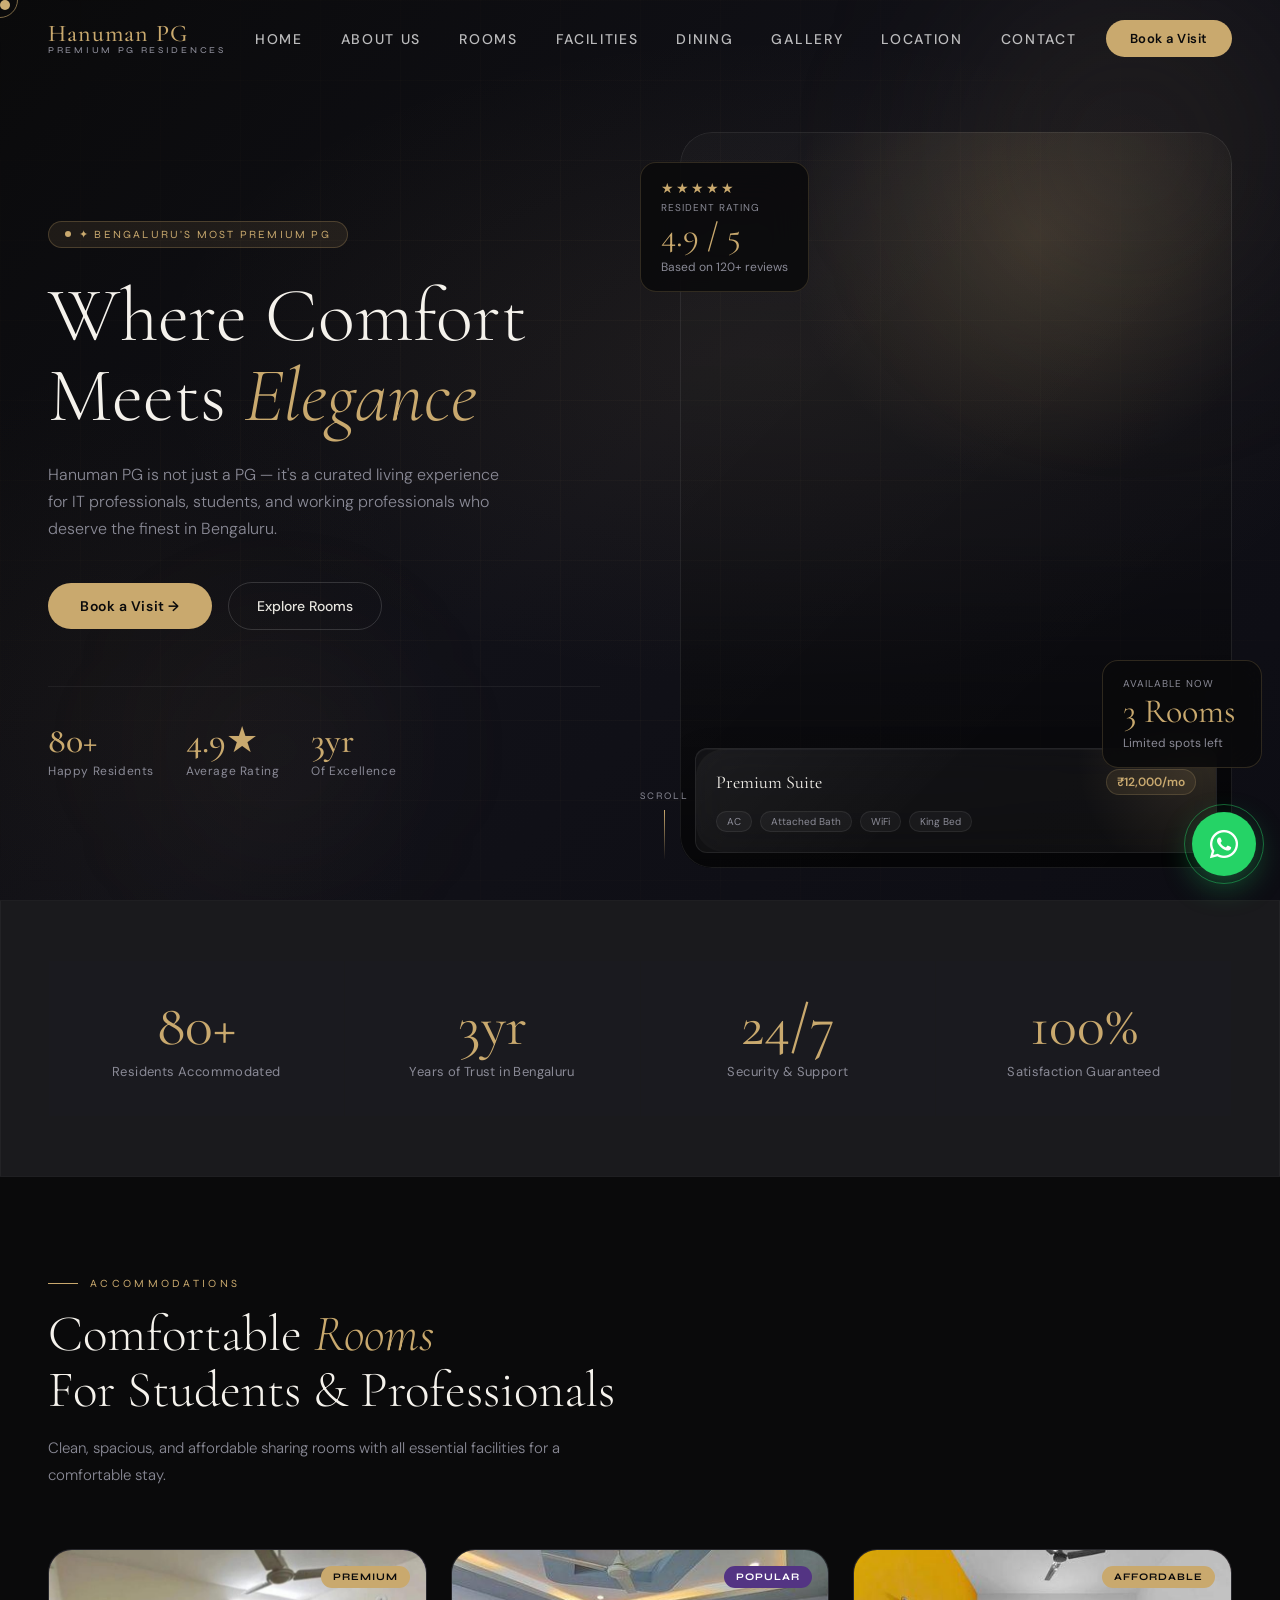
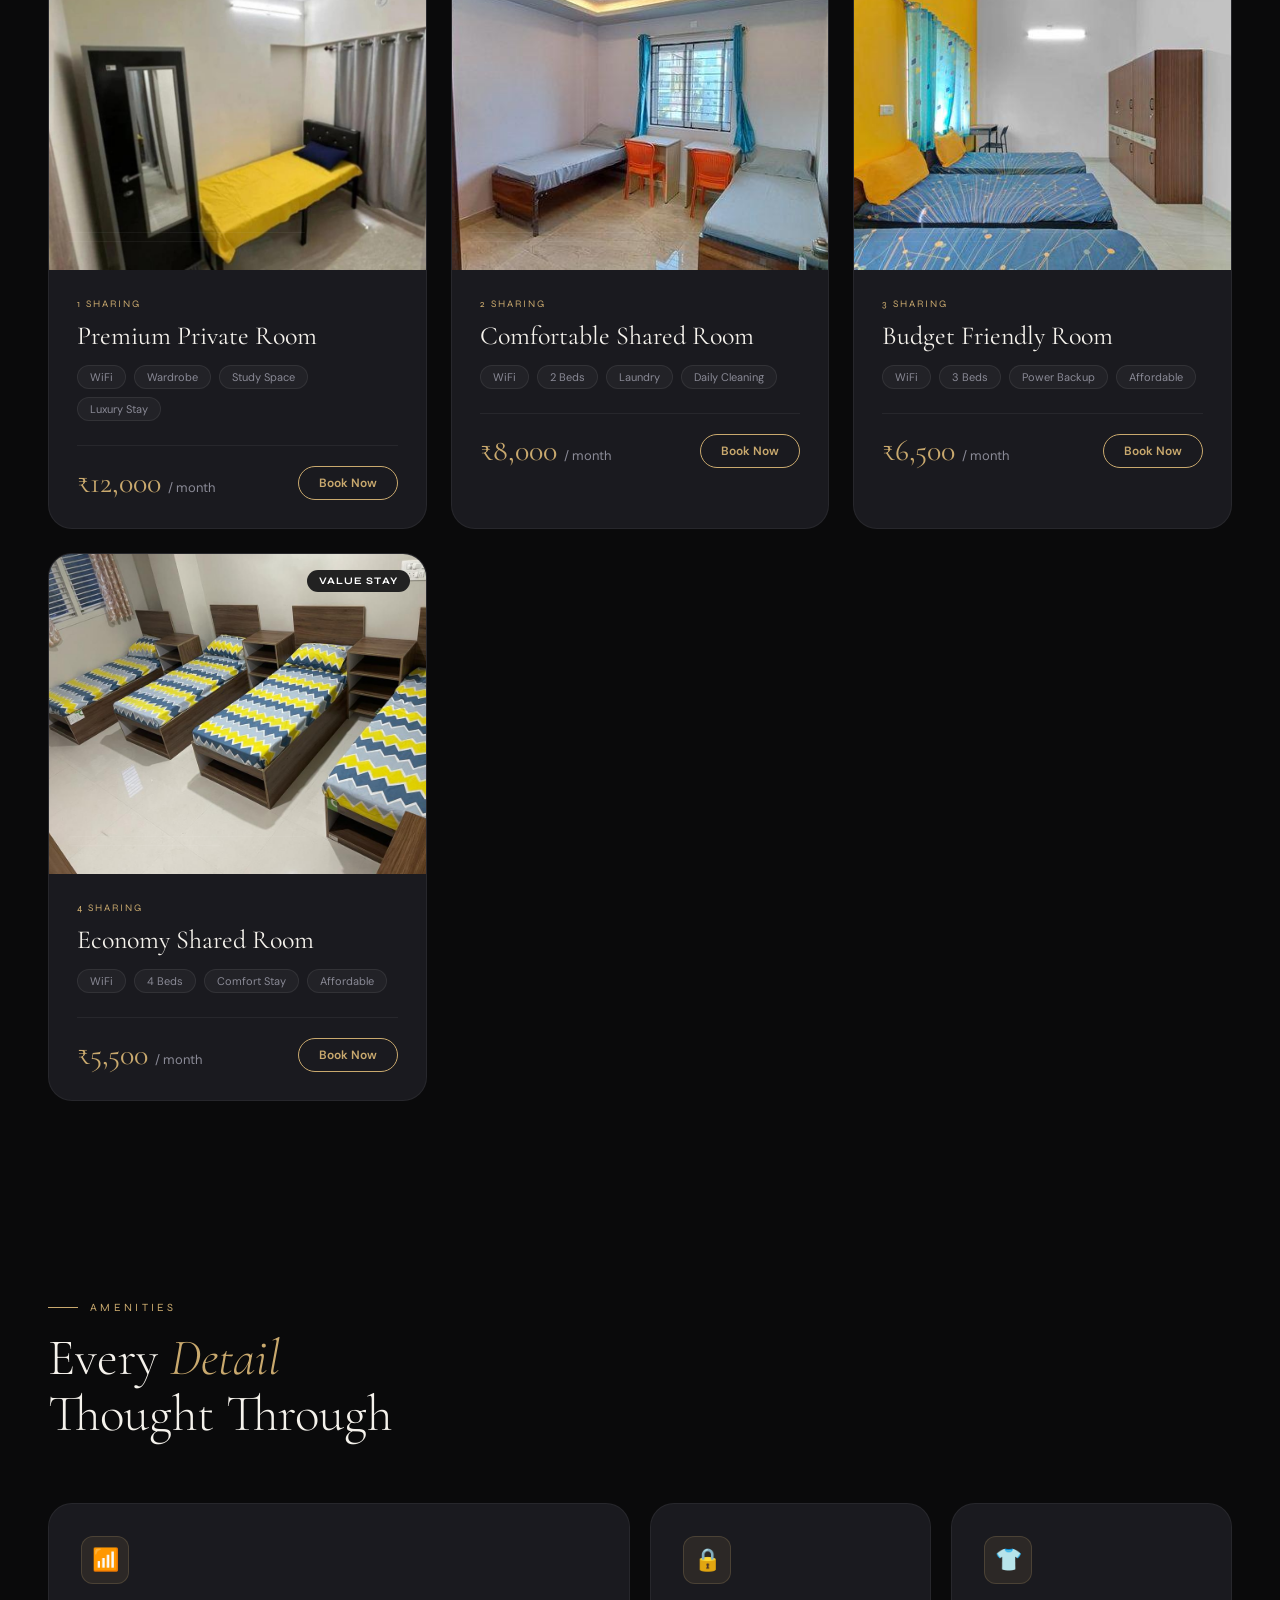
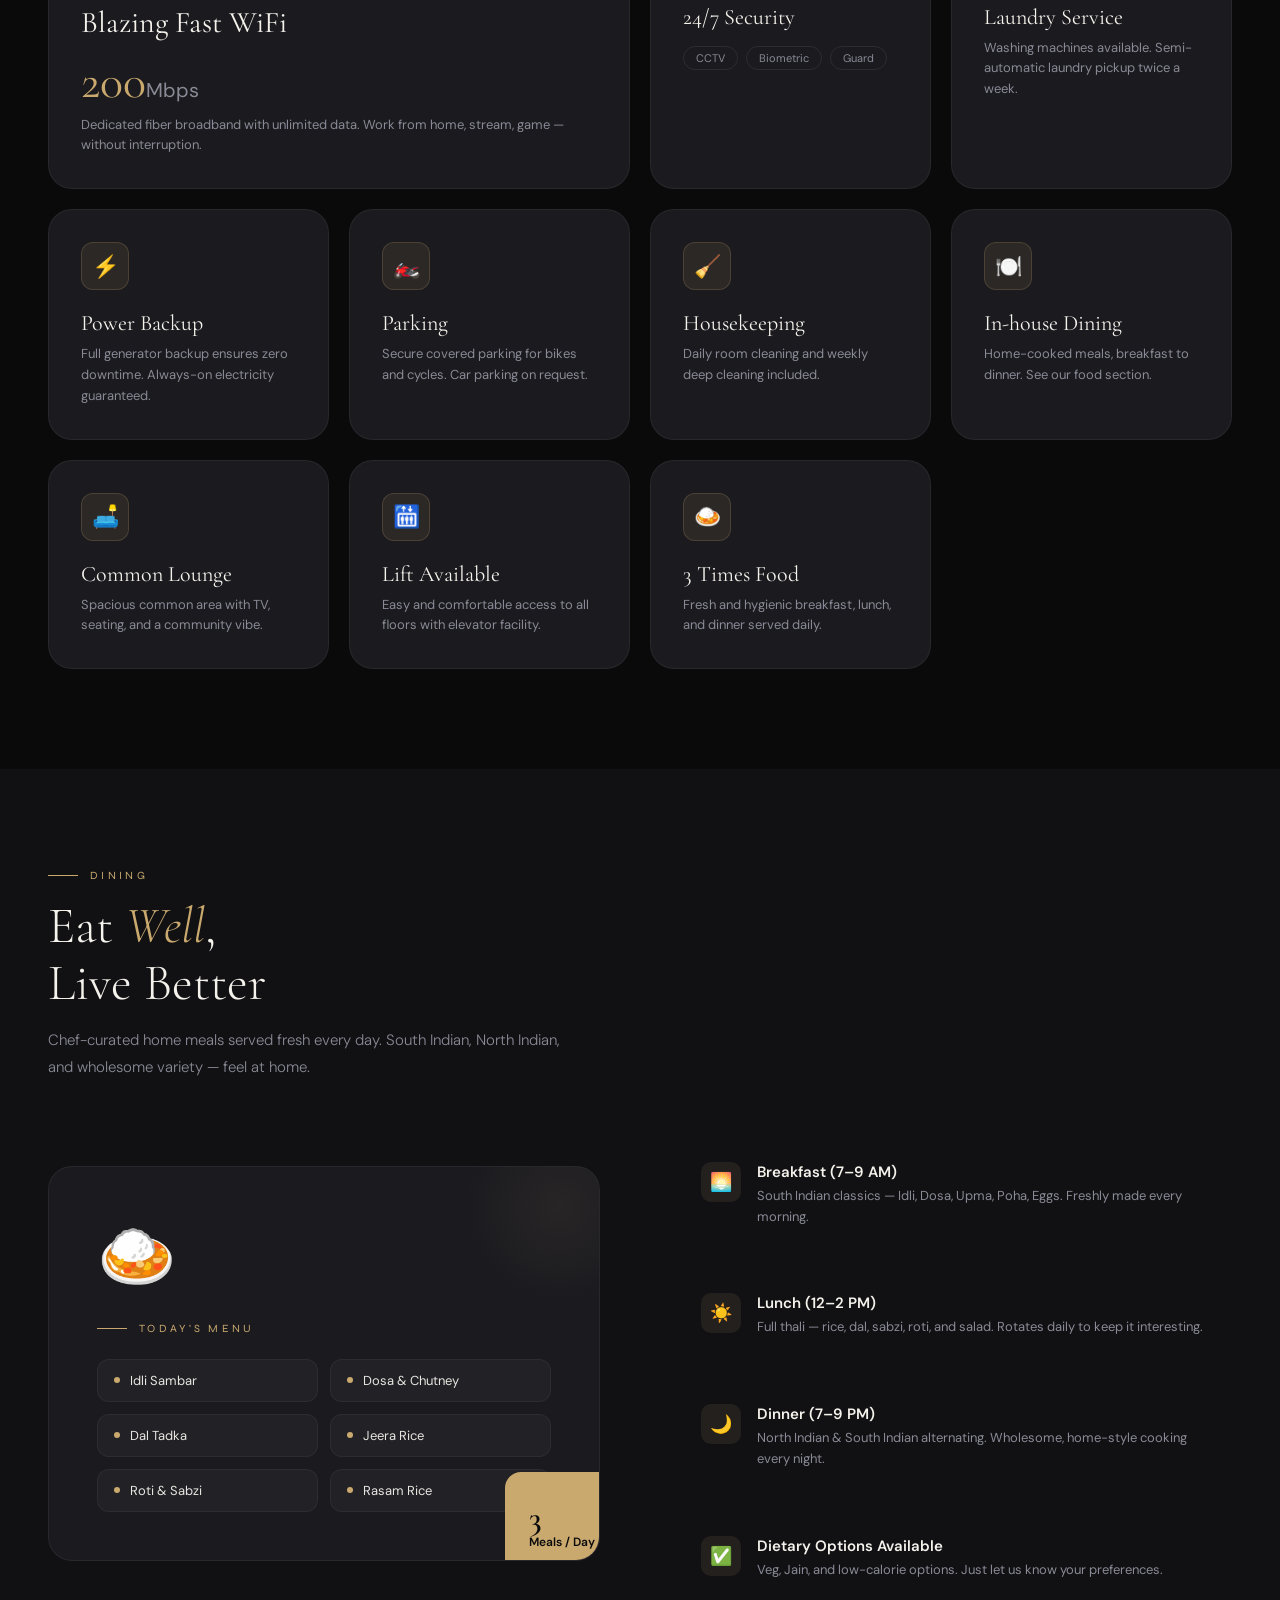
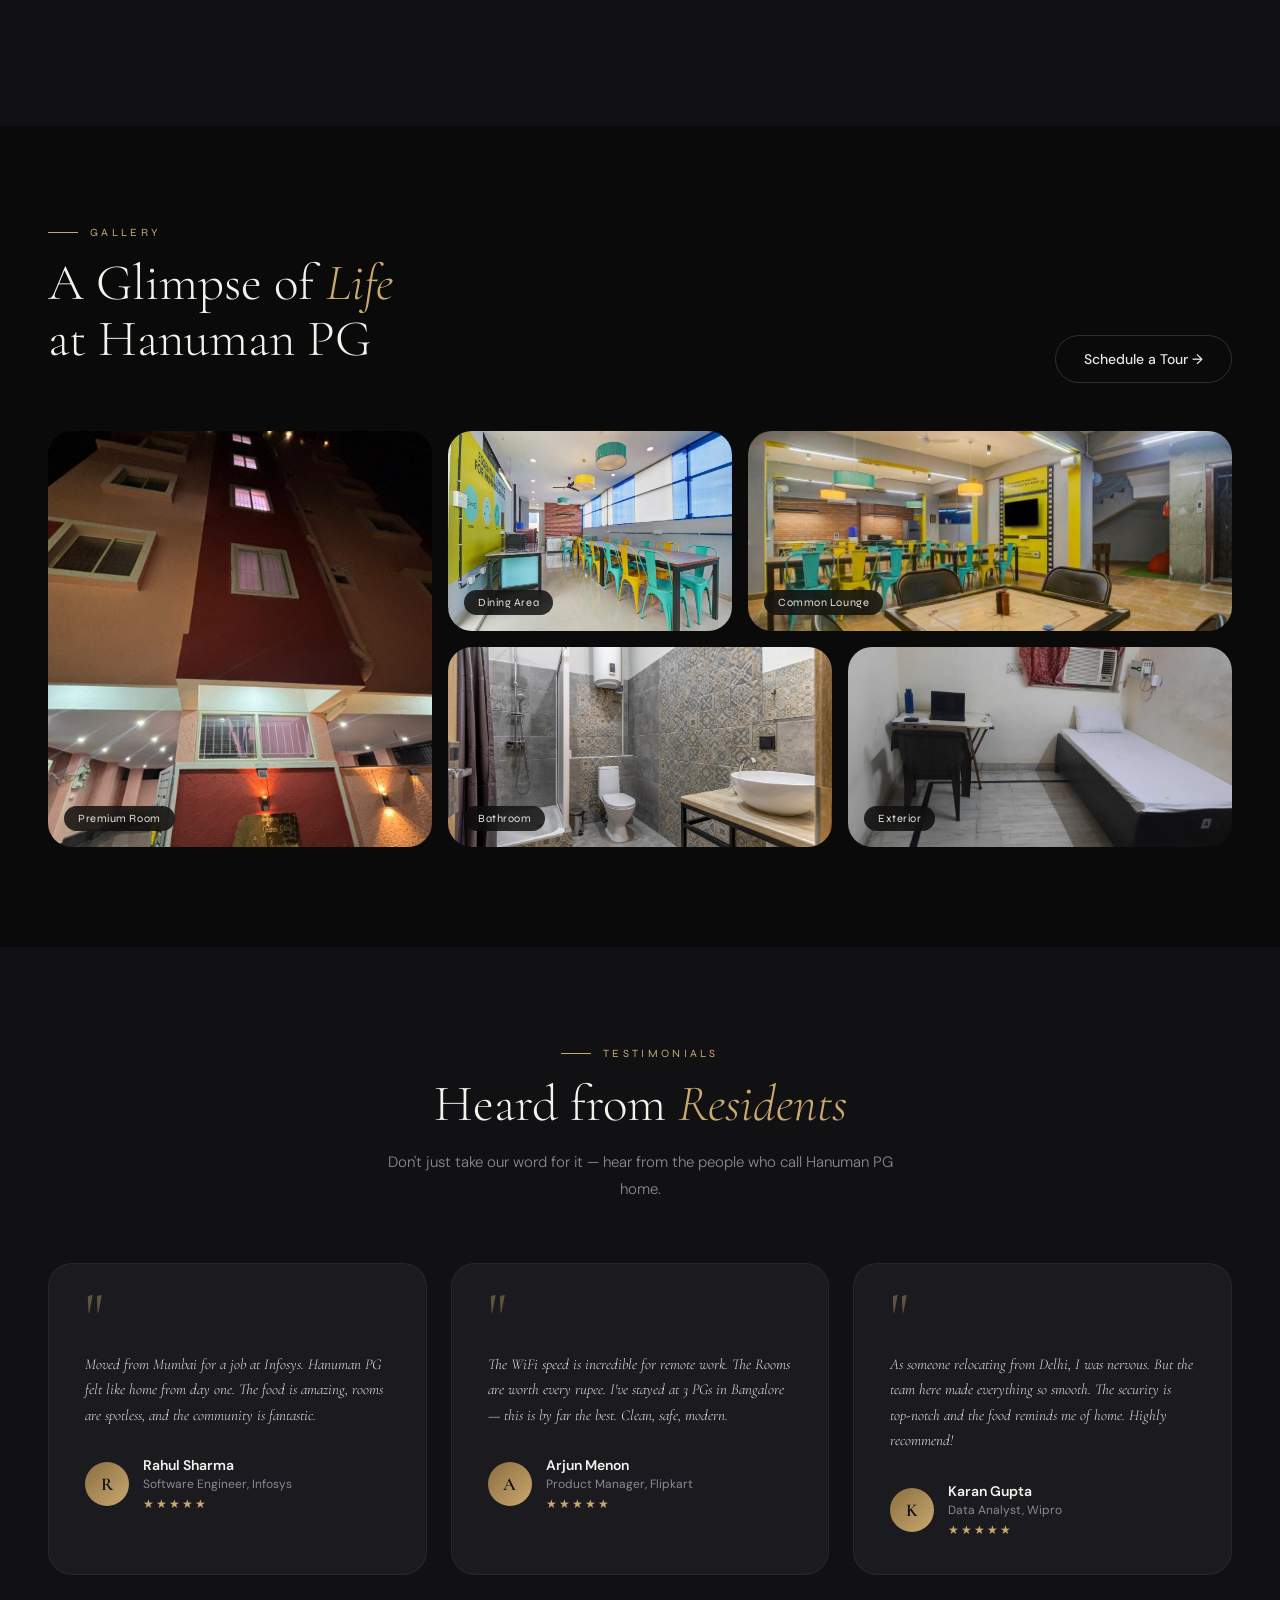
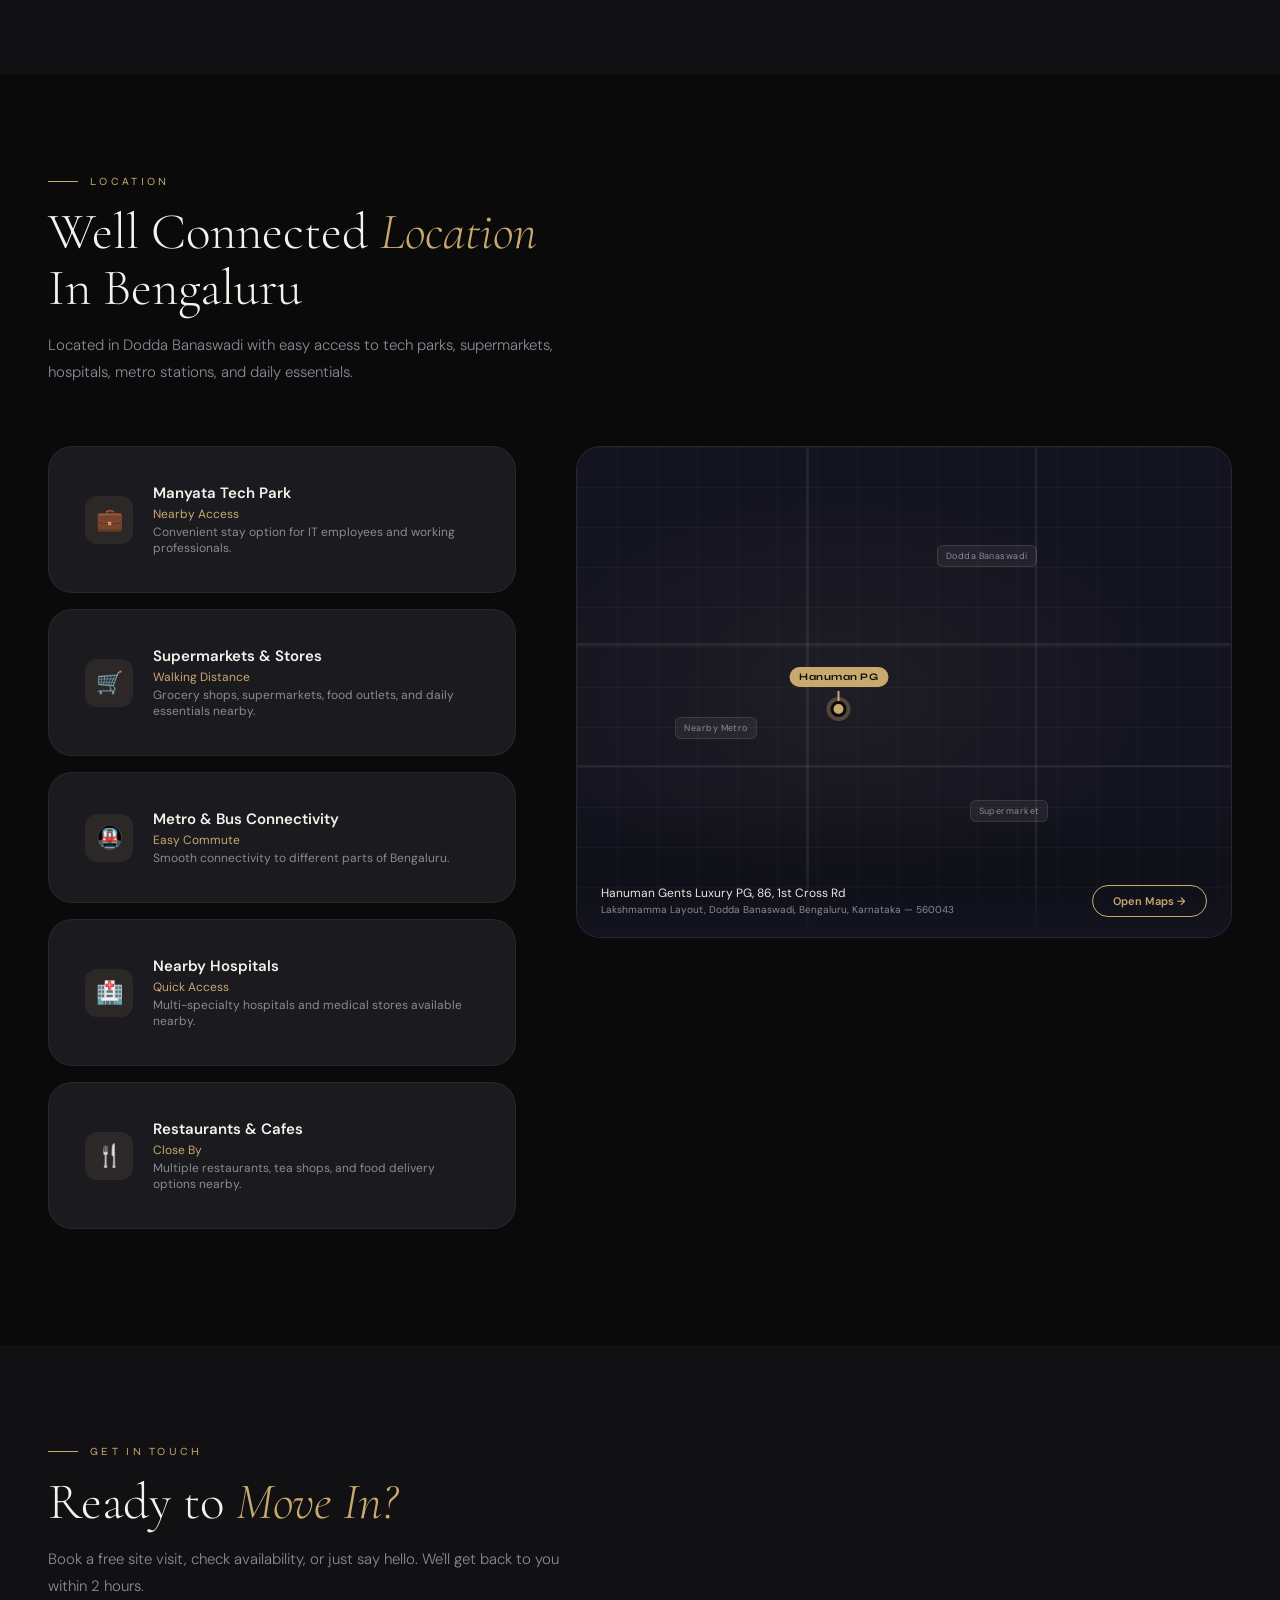
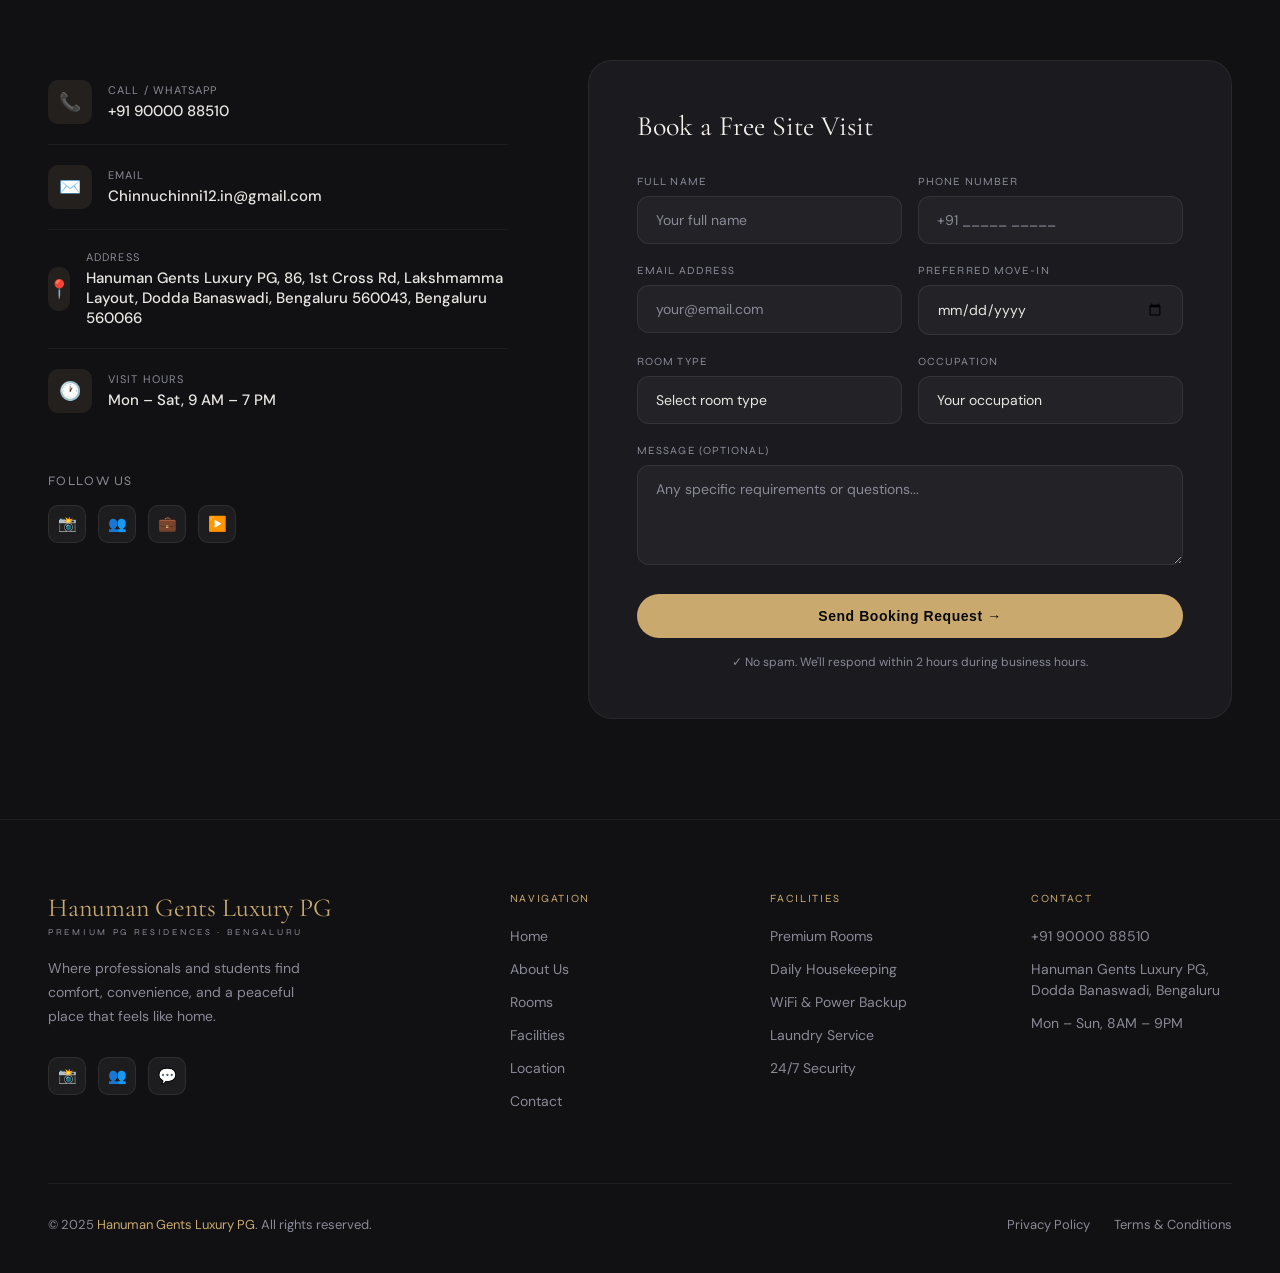
==== commit 6493911b: "shdjfa" ====
--- a/index.html
+++ b/index.html
@@ -5,6 +5,8 @@
 <meta name="viewport" content="width=device-width, initial-scale=1.0">
 <title>Hanuman PG — Premium PG Residences, Bengaluru</title>
 <link rel="preconnect" href="https://fonts.googleapis.com">
+<link rel="icon" type="image/png" sizes="32x32" href="images/logo.png">
+
 <link href="https://fonts.googleapis.com/css2?family=Cormorant+Garamond:ital,wght@0,300;0,400;0,500;0,600;1,300;1,400&family=DM+Sans:wght@300;400;500;600&family=Syne:wght@400;500;600;700;800&display=swap" rel="stylesheet">
 <link rel="stylesheet" type="text/css" href="style.css">
 <link rel="stylesheet"
--- a/style.css
+++ b/style.css
@@ -15,7 +15,9 @@
   --radius: 16px;
   --radius-lg: 24px;
 }
-
+*{
+    box-sizing: border-box;
+}
 *, *::before, *::after { box-sizing: border-box; margin: 0; padding: 0; }
 
 html { scroll-behavior: smooth; }
@@ -26,6 +28,20 @@
   color: var(--text);
   overflow-x: hidden;
   cursor: none;
+}
+html,
+body{
+    overflow-x: hidden;
+    width: 100%;
+}
+.gallery-grid,
+.rooms-grid{
+    overflow: hidden;
+}
+img{
+    max-width: 100%;
+    height: auto;
+    display: block;
 }
 
 /* Custom cursor */
